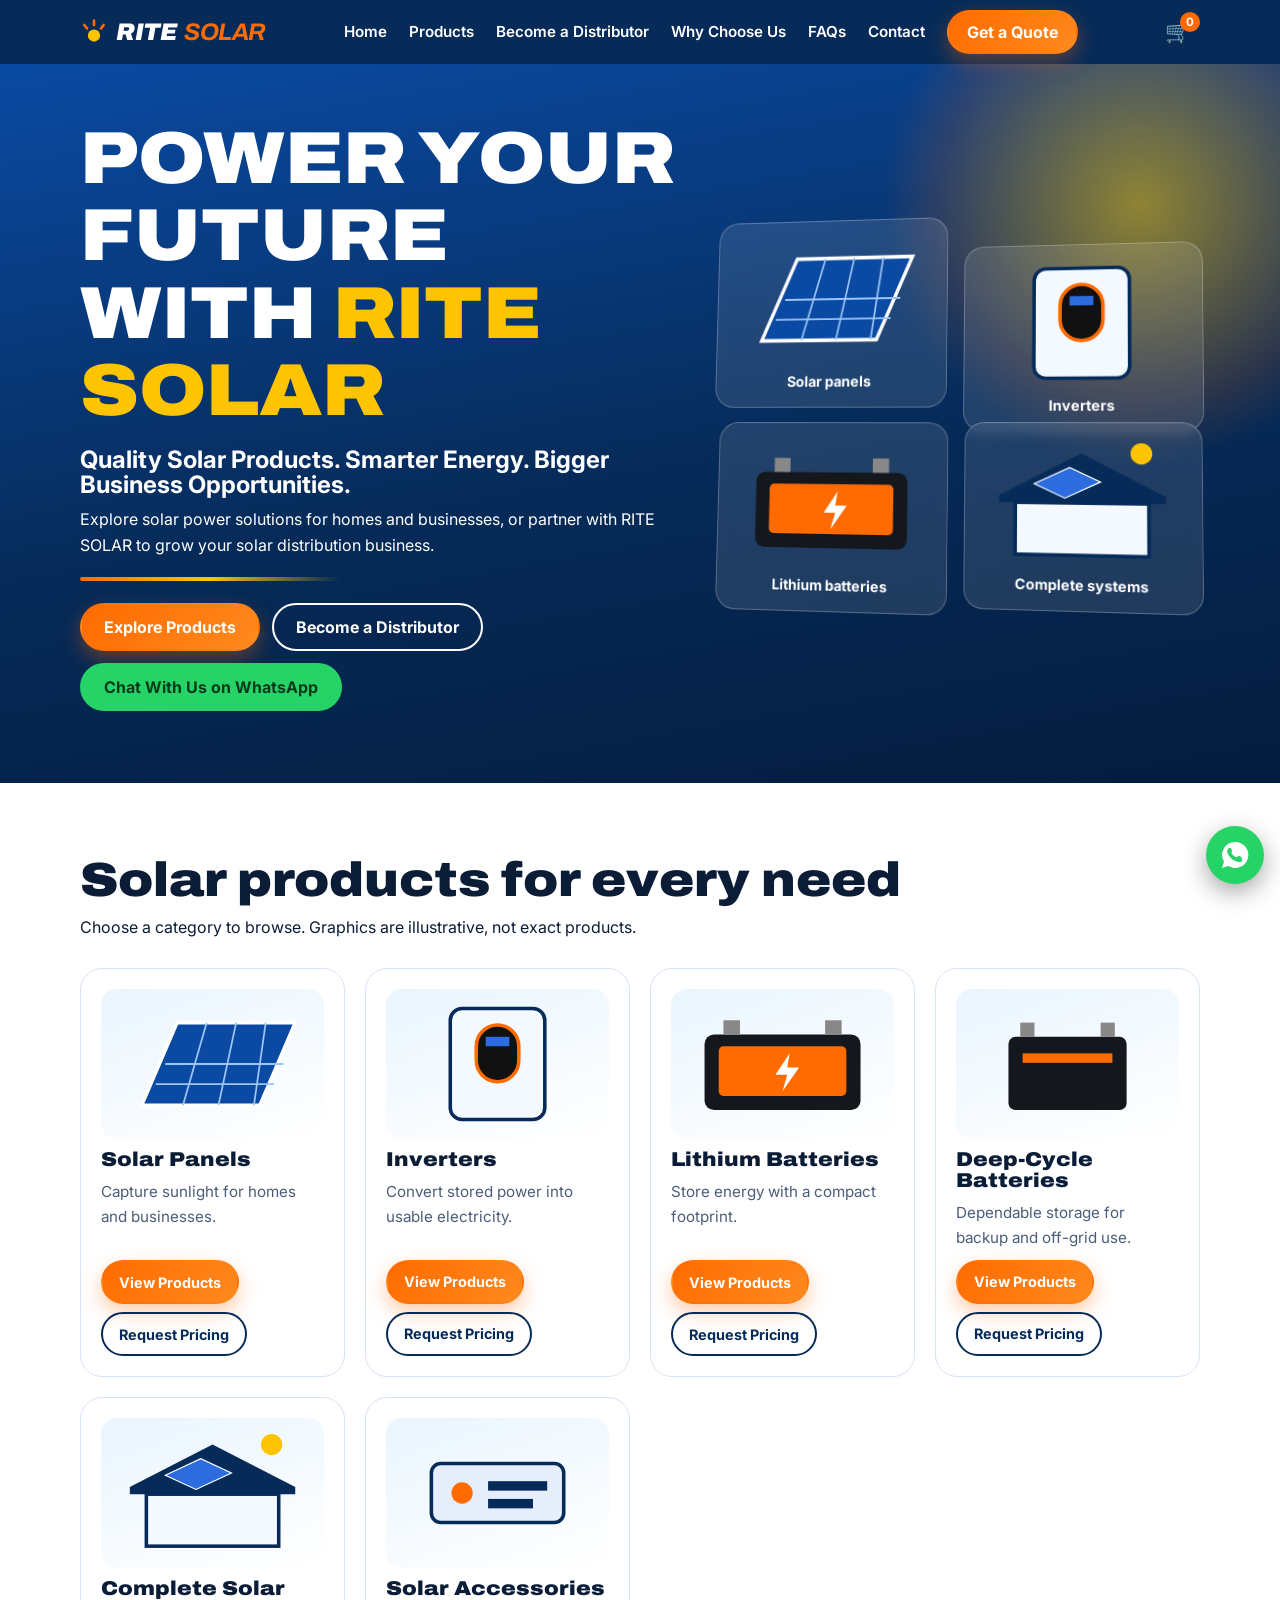
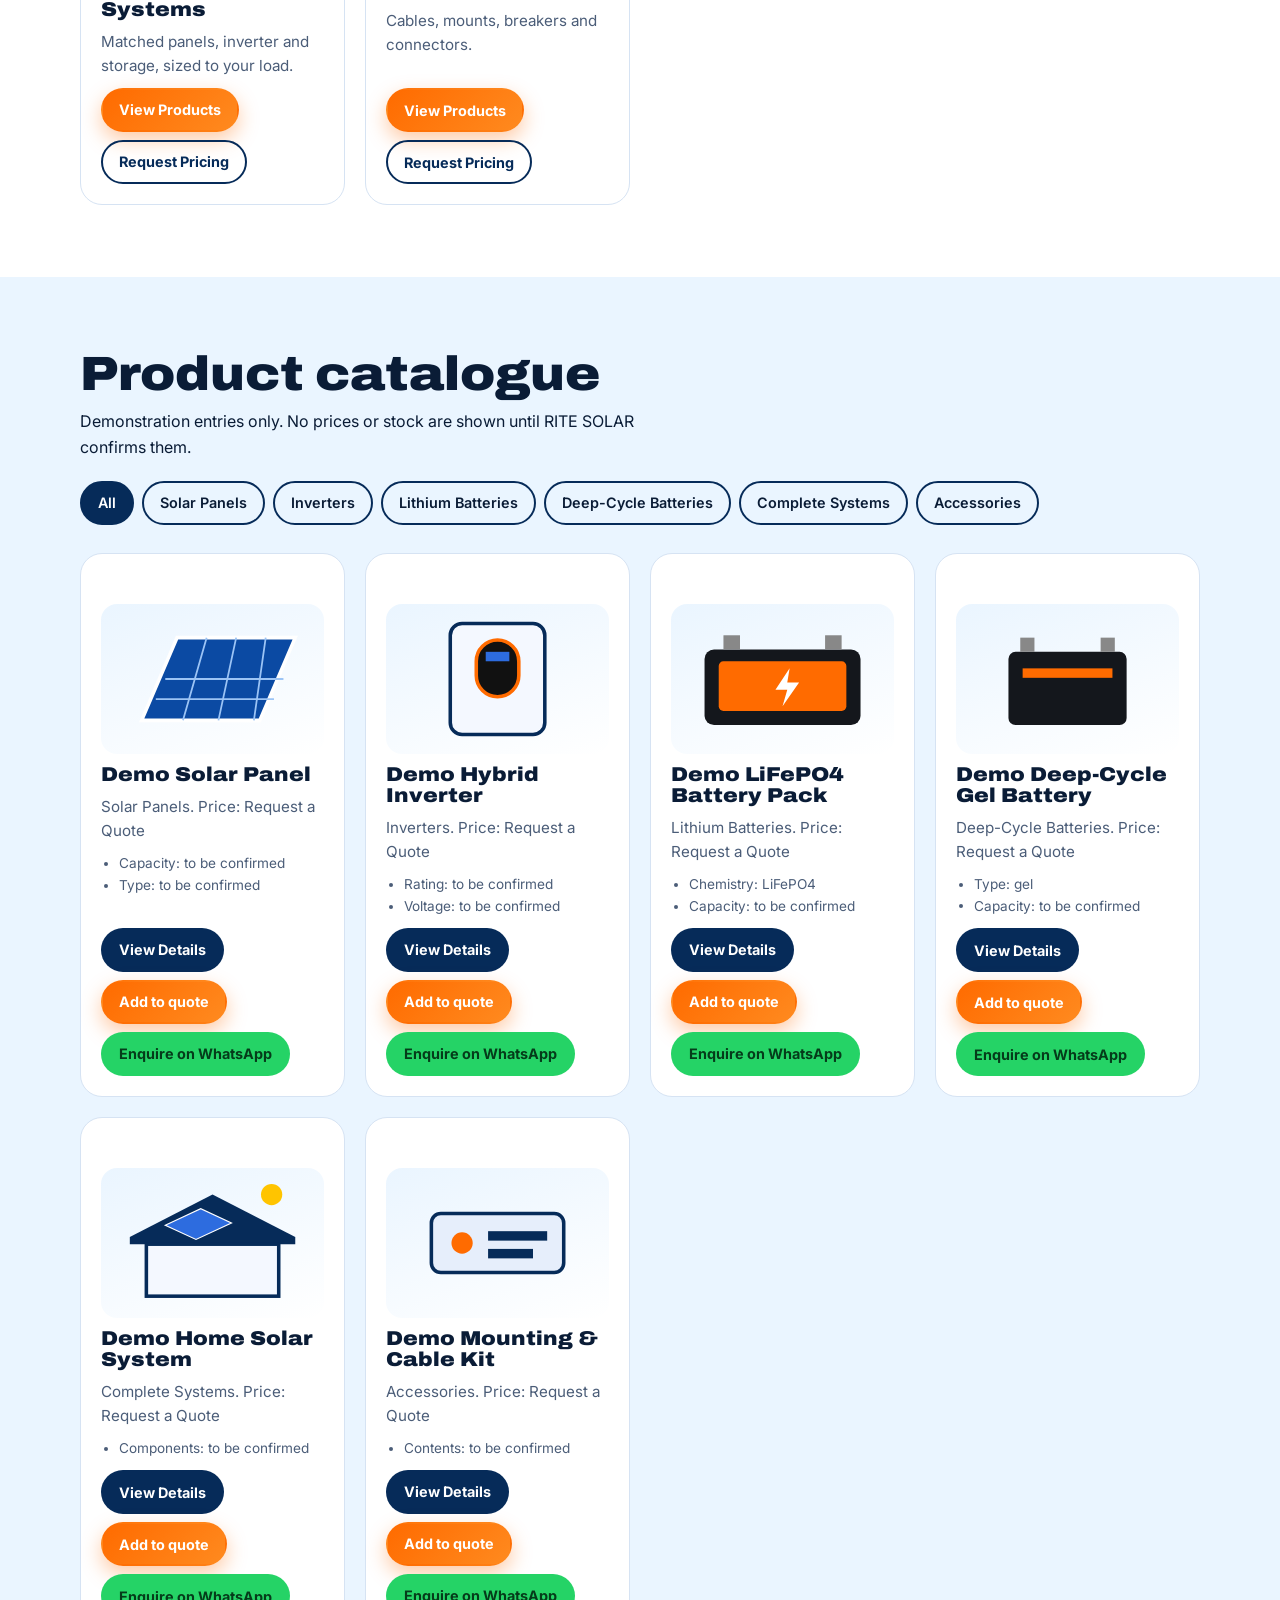
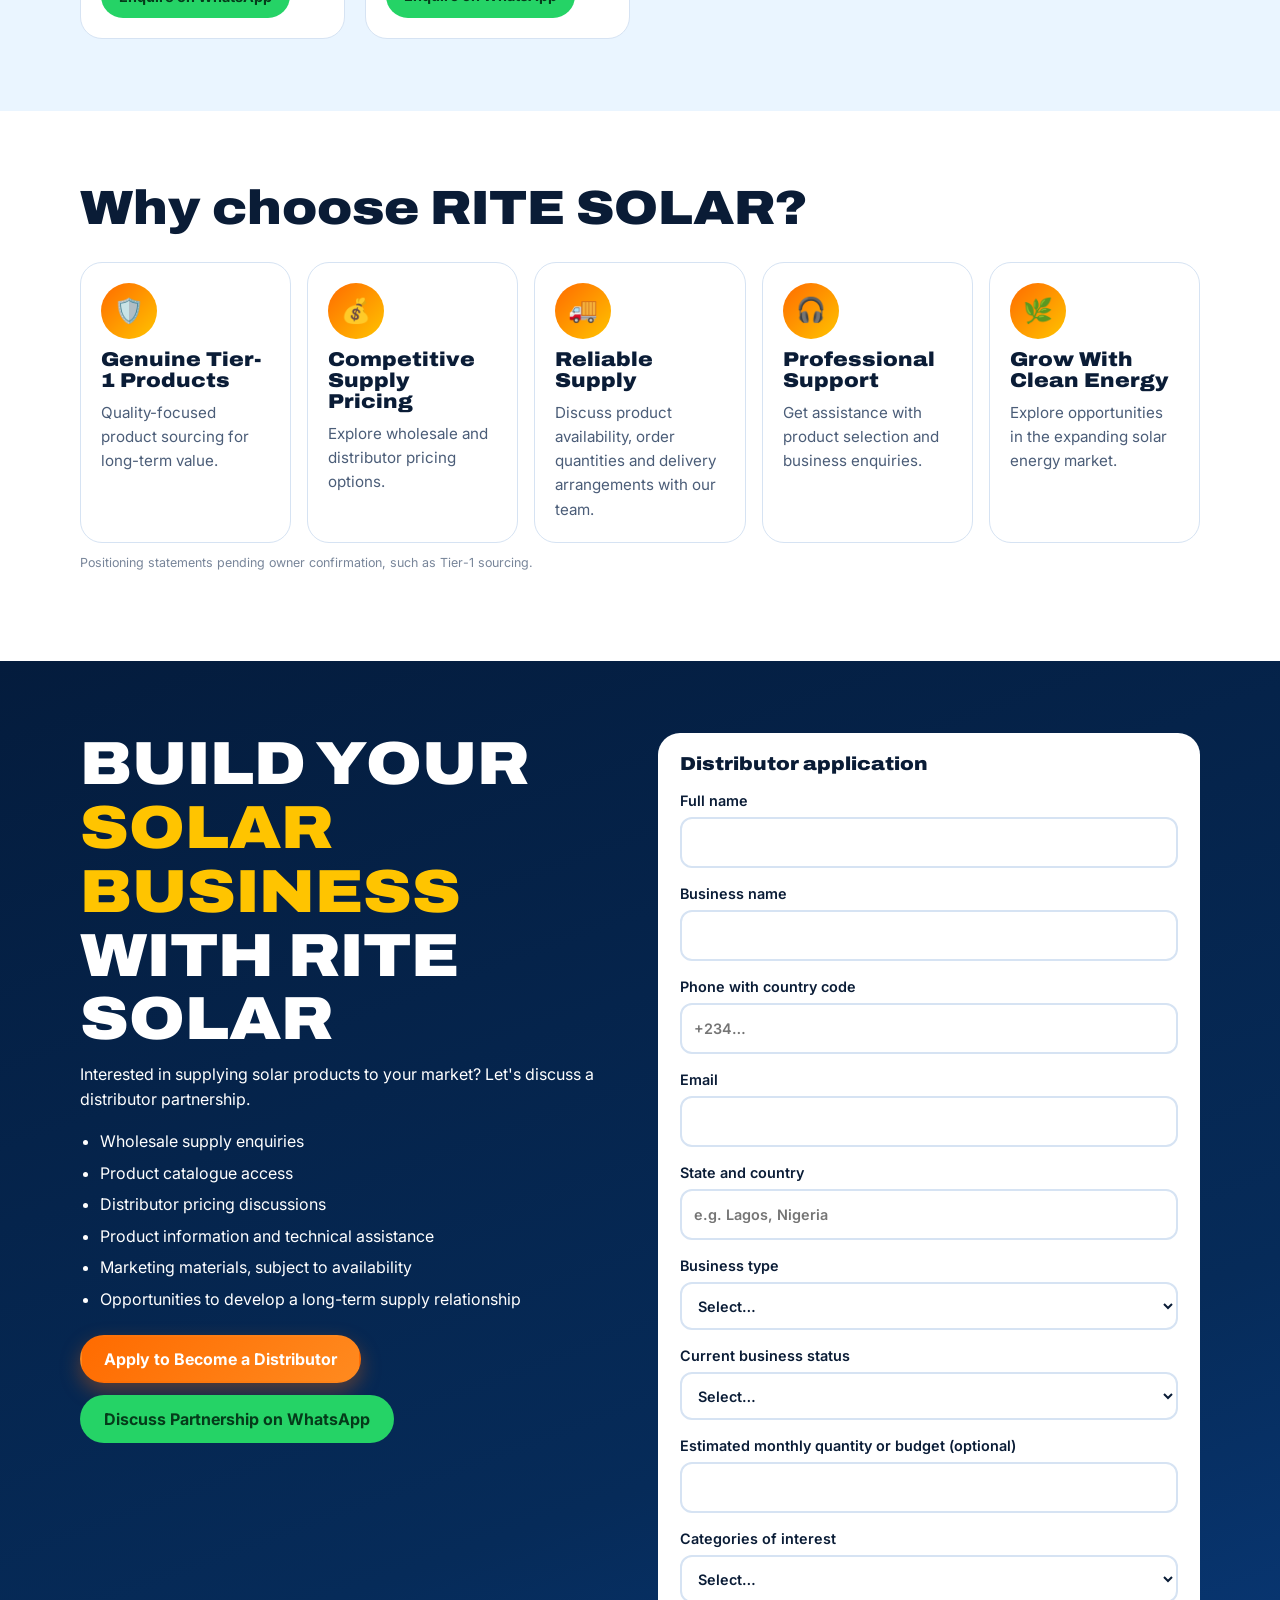
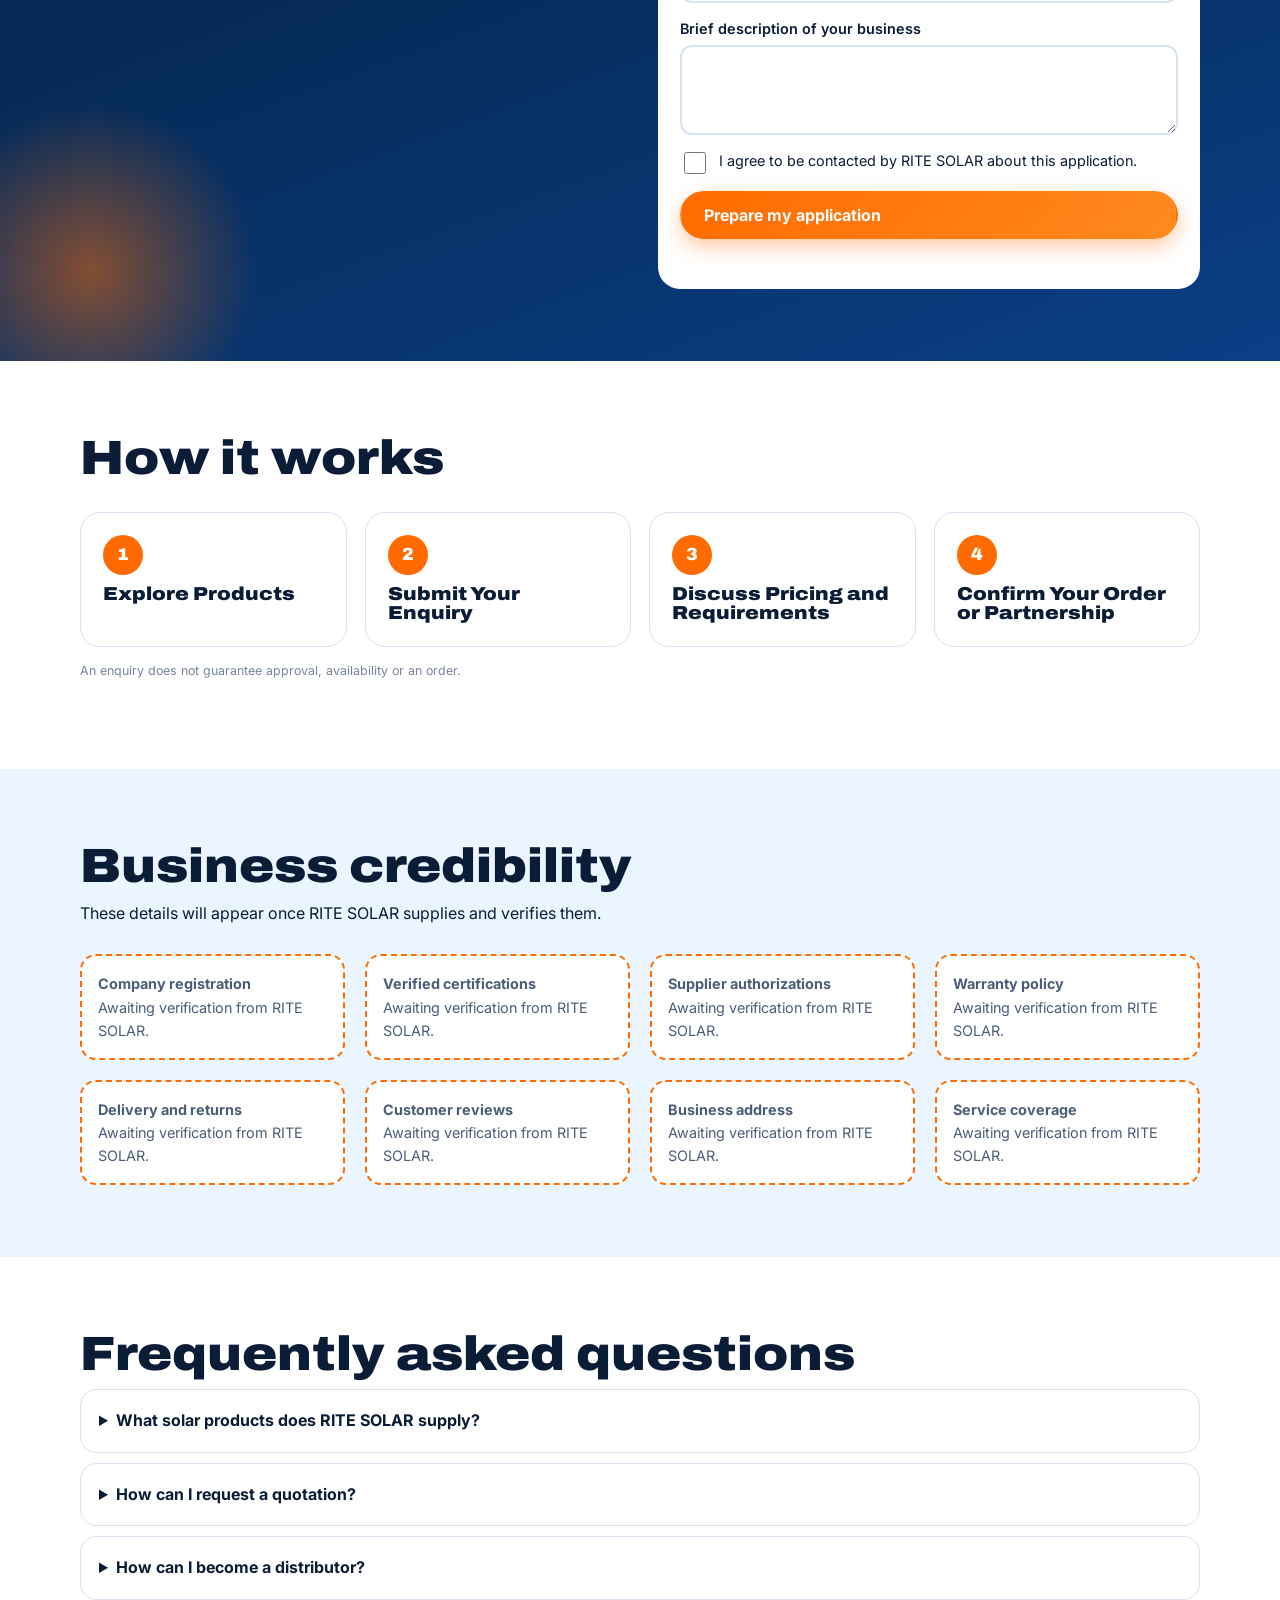
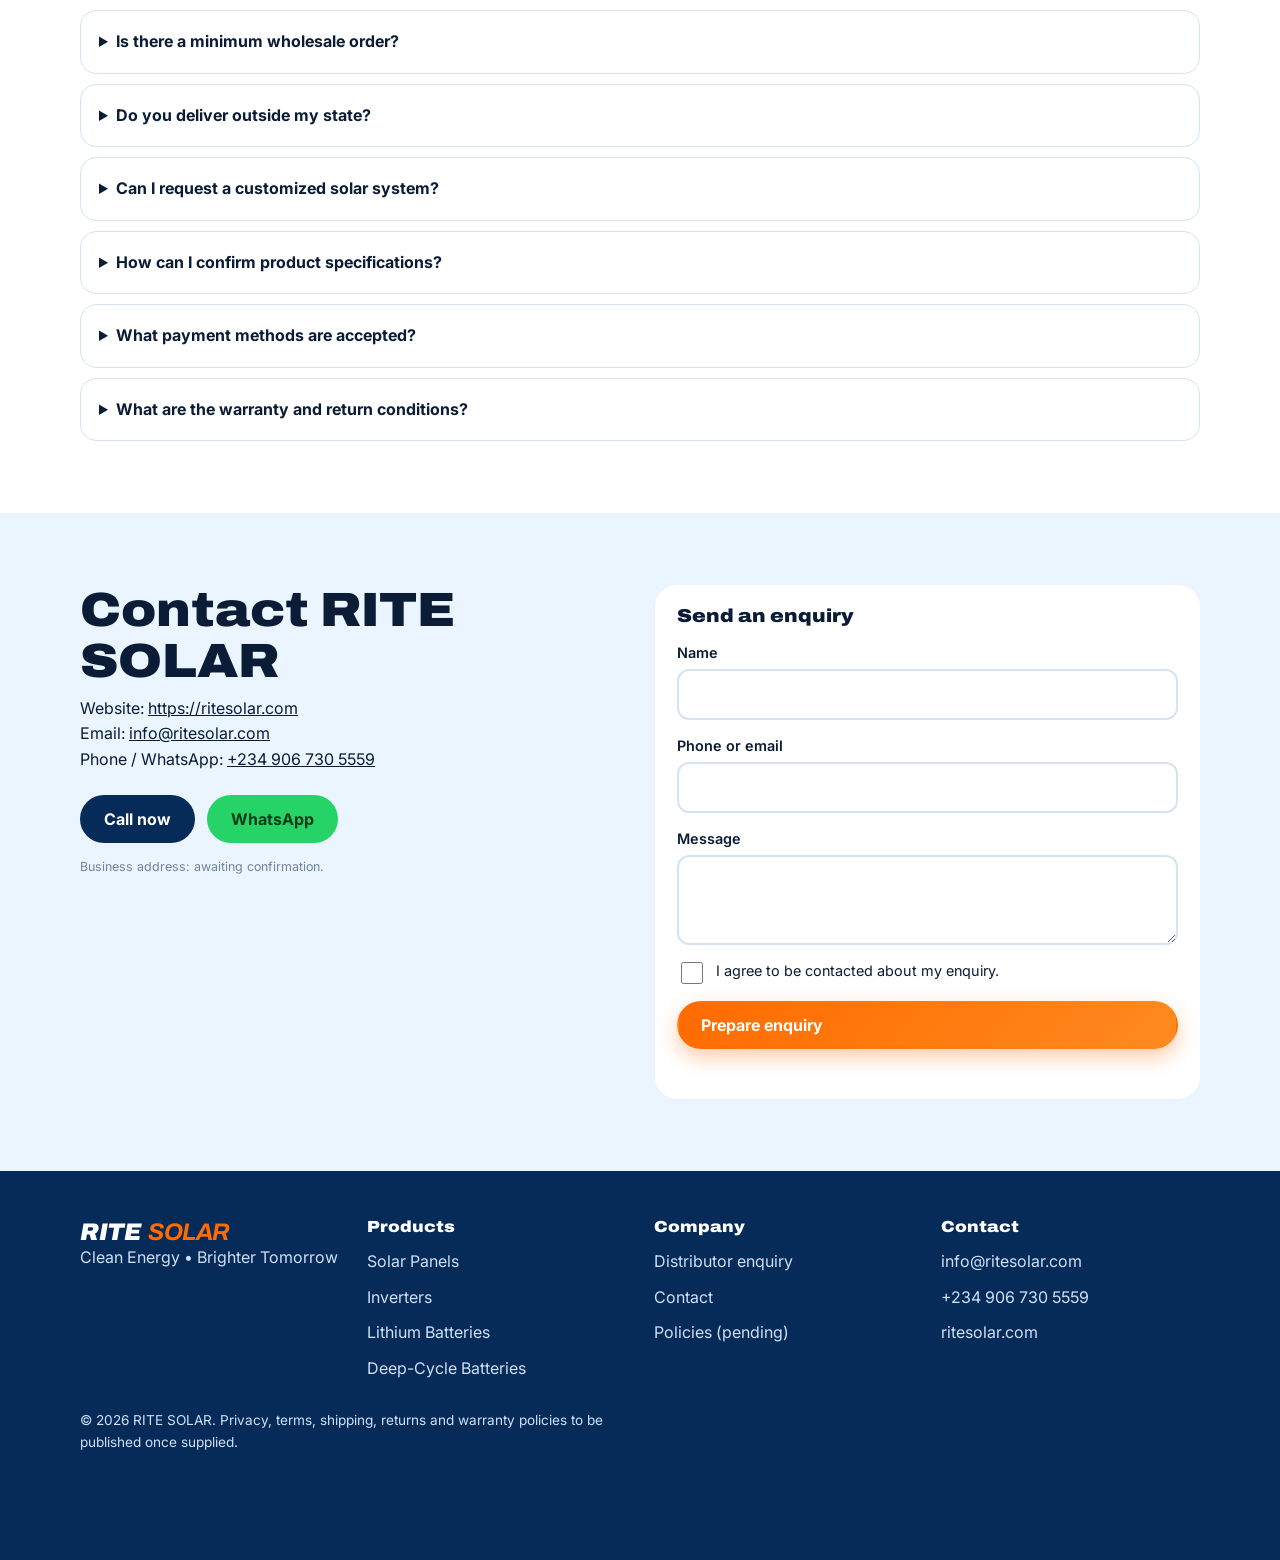
==== index.html @ 90068204 "Add files via upload" ====
<!DOCTYPE html>
<html lang="en">
<head>
<meta charset="utf-8">
<meta name="viewport" content="width=device-width, initial-scale=1, viewport-fit=cover">
<title>RITE SOLAR | Solar Products, Wholesale Supply & Distributor Partnerships</title>
<meta name="description" content="Explore solar panels, inverters, batteries and solar power solutions from RITE SOLAR. Enquire about products, request quotations or discuss distributor opportunities.">
<meta property="og:title" content="RITE SOLAR | Clean Energy • Brighter Tomorrow">
<meta property="og:description" content="Solar products, wholesale supply and distributor partnerships.">
<meta property="og:type" content="website">
<link rel="canonical" href="https://ritesolar.com/">
<link rel="preconnect" href="https://fonts.googleapis.com">
<link href="https://fonts.googleapis.com/css2?family=Archivo:wdth,wght@100,700..900&family=Inter:wght@400;600&display=swap" rel="stylesheet">
<style>
:root{--navy:#062B59;--or:#FF6B00;--yl:#FFC400;--wh:#fff;--sky:#EAF5FF;--ink:#0a1c36;--mut:#4b5d78;--bg:#fff;--card:#fff;--line:#d6e3f3;
box-sizing:border-box;padding-top:env(safe-area-inset-top,0px);padding-bottom:env(safe-area-inset-bottom,0px)}
@media(prefers-color-scheme:dark){:root:not([data-theme="light"]){--ink:#eaf2ff;--mut:#a9bad3;--bg:#07182f;--card:#0d2547;--line:#1d3a64;--sky:#0b2142}}
:root[data-theme="dark"]{--ink:#eaf2ff;--mut:#a9bad3;--bg:#07182f;--card:#0d2547;--line:#1d3a64;--sky:#0b2142}
*,*::before,*::after{box-sizing:border-box}
html{scroll-behavior:smooth;scroll-padding-top:calc(72px + env(safe-area-inset-top,0px));height:auto}
body{margin:0;font:400 16px/1.6 Inter,system-ui,"Segoe UI",Roboto,Arial,sans-serif;color:var(--ink);background:var(--bg);overflow-x:hidden}
h1,h2,h3{font-family:Archivo,"Arial Black",Impact,sans-serif;line-height:1.05;margin:0;font-weight:900;font-stretch:112%}
h2{font-size:clamp(1.8rem,5vw,3rem);margin-bottom:.6rem}
p{margin:0 0 1rem;max-width:62ch}
a{color:inherit}
:focus-visible{outline:3px solid var(--yl);outline-offset:2px}
.wrap{max-width:1160px;margin:0 auto;padding:0 20px}
section{padding:72px 0}
.btn{display:inline-flex;align-items:center;gap:8px;min-height:48px;padding:12px 22px;border-radius:999px;border:2px solid transparent;font:700 1rem Inter,sans-serif;text-decoration:none;cursor:pointer;transition:transform .15s,box-shadow .15s}
.btn:hover{transform:translateY(-2px)}
.b-or{background:linear-gradient(135deg,var(--or),#ff8a1f);color:#fff;box-shadow:0 8px 20px rgba(255,107,0,.35)}
.b-ol{border-color:#fff;color:#fff}
.b-wa{background:#25D366;color:#053b1a}
.b-nv{background:var(--navy);color:#fff}
.b-gh{border-color:var(--navy);color:var(--navy)}
@media(prefers-color-scheme:dark){.b-gh{border-color:#fff;color:#fff}}
header{position:sticky;top:0;z-index:50;background:var(--navy);color:#fff;padding-top:env(safe-area-inset-top,0px)}
.nav{display:flex;align-items:center;justify-content:space-between;height:64px}
.logo{font:900 1.5rem Archivo,sans-serif;font-style:italic;text-decoration:none;letter-spacing:-.02em;display:flex;align-items:center;gap:8px}
.logo b{color:var(--or)}
.logo svg{width:28px;height:28px}
nav ul{display:flex;gap:22px;list-style:none;margin:0;padding:0;align-items:center}
nav a{text-decoration:none;font-weight:600;font-size:.95rem}
nav a:hover{color:var(--yl)}
#mt{display:none;background:none;border:2px solid #fff;color:#fff;border-radius:10px;width:46px;height:46px;font-size:1.3rem;cursor:pointer}
@media(max-width:900px){#mt{display:block}nav ul{display:none;position:absolute;left:0;right:0;top:calc(64px + env(safe-area-inset-top,0px));background:var(--navy);flex-direction:column;align-items:stretch;padding:12px 20px 20px;gap:4px}nav ul.open{display:flex}nav li a{display:block;padding:12px 4px;border-bottom:1px solid #1d4580}}
.cartb{position:relative;background:none;border:0;color:#fff;font-size:1.3rem;cursor:pointer;min-width:44px;min-height:44px}
.cartb i{position:absolute;top:2px;right:0;background:var(--or);border-radius:99px;font:700 .72rem Inter;min-width:20px;height:20px;line-height:20px;text-align:center;font-style:normal}
.hero{background:linear-gradient(170deg,#0a4aa3 0,var(--navy) 55%,#041c3d);color:#fff;padding:56px 0 72px;overflow:hidden;position:relative}
.hero::before{content:"";position:absolute;right:-120px;top:-120px;width:520px;height:520px;border-radius:50%;background:radial-gradient(circle,rgba(255,196,0,.55),rgba(255,107,0,.15) 55%,transparent 70%)}
.hg{display:grid;grid-template-columns:1.1fr .9fr;gap:36px;align-items:center;position:relative}
@media(max-width:900px){.hg{grid-template-columns:1fr}}
.hero h1{font-size:clamp(2.3rem,7vw,4.6rem);text-transform:uppercase}
.hero h1 em{font-style:normal;color:var(--yl)}
.hero h2{font-size:clamp(1.1rem,2.6vw,1.5rem);font-weight:700;margin:18px 0 10px;font-family:Inter,sans-serif;font-stretch:100%}
.cta{display:flex;flex-wrap:wrap;gap:12px;margin-top:22px}
.stage{perspective:900px;display:grid;grid-template-columns:1fr 1fr;gap:14px}
.stage .pc{transform:rotateY(-8deg) rotateX(4deg);transform-style:preserve-3d}
.stage .pc:nth-child(2){transform:rotateY(-8deg) rotateX(4deg) translateY(24px)}
.pc{background:rgba(255,255,255,.1);border:1px solid rgba(255,255,255,.25);backdrop-filter:blur(6px);border-radius:20px;padding:14px;text-align:center;font-weight:700;font-size:.9rem}
.pc svg{width:100%;height:auto;max-height:130px}
.note{font-size:.78rem;opacity:.75;margin-top:10px}
.sec-sky{background:var(--sky)}
.grid{display:grid;gap:20px;grid-template-columns:repeat(auto-fill,minmax(260px,1fr));margin-top:28px}
.card{background:var(--card);border:1px solid var(--line);border-radius:22px;padding:20px;display:flex;flex-direction:column;gap:10px;transition:transform .2s,box-shadow .2s;transform-style:preserve-3d}
.card:hover{box-shadow:0 18px 36px rgba(6,43,89,.18)}
.card h3{font-size:1.25rem}
.card p{color:var(--mut);font-size:.95rem;margin:0}
.card .img{background:linear-gradient(160deg,var(--sky),var(--card));border-radius:16px;padding:10px;display:grid;place-items:center;height:150px}
.card .img svg{height:100%;width:auto;max-width:100%}
.card .row{display:flex;gap:8px;flex-wrap:wrap;margin-top:auto}
.card .btn{min-height:44px;padding:8px 16px;font-size:.9rem}
.tag{display:inline-block;font:700 .72rem Inter;background:var(--yl);color:#3a2a00;border-radius:99px;padding:3px 10px;align-self:flex-start}
.spec{font-size:.85rem;color:var(--mut);margin:0;padding-left:18px}
.filters{display:flex;flex-wrap:wrap;gap:8px;margin-top:20px}
.chip{border:2px solid var(--navy);background:none;color:var(--ink);border-radius:99px;padding:8px 16px;min-height:44px;font:600 .9rem Inter;cursor:pointer}
.chip[aria-pressed=true]{background:var(--navy);color:#fff}
@media(prefers-color-scheme:dark){.chip{border-color:#4a76b8}.chip[aria-pressed=true]{background:var(--or);border-color:var(--or)}}
.why{display:grid;gap:16px;grid-template-columns:repeat(auto-fit,minmax(200px,1fr));margin-top:28px}
.why .card{align-items:flex-start}
.ic{width:56px;height:56px;border-radius:50%;background:linear-gradient(135deg,var(--or),var(--yl));display:grid;place-items:center;font-size:1.5rem}
.dist{background:linear-gradient(160deg,#041c3d,var(--navy) 60%,#0a3f86);color:#fff;position:relative;overflow:hidden}
.dist::after{content:"";position:absolute;left:-80px;bottom:-80px;width:340px;height:340px;border-radius:50%;background:radial-gradient(circle,rgba(255,107,0,.5),transparent 70%)}
.dist h2{font-size:clamp(2rem,6vw,3.8rem);text-transform:uppercase}
.dist h2 span{color:var(--yl)}
.dg{display:grid;grid-template-columns:1fr 1fr;gap:36px;position:relative;z-index:1}
@media(max-width:900px){.dg{grid-template-columns:1fr}}
.dist ul{padding-left:20px}.dist li{margin:6px 0}
form{background:var(--card);color:var(--ink);border-radius:22px;padding:22px;display:grid;gap:14px}
label{font-weight:600;font-size:.9rem;display:grid;gap:5px}
input,select,textarea{font:inherit;padding:12px;border:2px solid var(--line);border-radius:12px;background:var(--bg);color:var(--ink);min-height:48px;width:100%}
textarea{min-height:90px}
input[aria-invalid=true],select[aria-invalid=true],textarea[aria-invalid=true]{border-color:#d92d20}
.err{color:#d92d20;font-size:.8rem;font-weight:600;min-height:0}
.chk{display:flex;gap:10px;align-items:flex-start;font-weight:400}
.chk input{width:22px;min-height:22px;margin-top:3px}
.hp{position:absolute;left:-9999px;height:0;overflow:hidden}
.ok{background:#e8f8ee;color:#0b4a22;border-radius:14px;padding:16px;margin-top:10px}
.steps{display:grid;gap:18px;grid-template-columns:repeat(auto-fit,minmax(200px,1fr));margin-top:28px;counter-reset:s}
.step{position:relative;padding:22px;border-radius:20px;background:var(--card);border:1px solid var(--line)}
.step::before{counter-increment:s;content:counter(s);display:grid;place-items:center;width:40px;height:40px;border-radius:50%;background:var(--or);color:#fff;font:900 1.1rem Archivo;margin-bottom:10px}
.ph{border:2px dashed var(--or);border-radius:16px;padding:16px;color:var(--mut);font-size:.9rem;background:var(--card)}
details{background:var(--card);border:1px solid var(--line);border-radius:16px;padding:4px 18px;margin-top:10px}
summary{cursor:pointer;font-weight:700;padding:14px 0;min-height:44px}
details p{color:var(--mut)}
footer{background:var(--navy);color:#cfe0f7;padding:48px 0 90px}
footer .fg{display:grid;gap:28px;grid-template-columns:repeat(auto-fit,minmax(200px,1fr))}
footer a{display:block;padding:5px 0;text-decoration:none}footer a:hover{color:var(--yl)}
footer h3{font-size:1rem;color:#fff;margin-bottom:8px}
.fab{position:fixed;right:16px;bottom:calc(16px + env(safe-area-inset-bottom,0px));z-index:60;width:58px;height:58px;border-radius:50%;background:#25D366;display:grid;place-items:center;box-shadow:0 8px 24px rgba(0,0,0,.35);text-decoration:none}
.fab svg{width:32px;height:32px;fill:#fff}
dialog{border:0;border-radius:22px;padding:0;max-width:560px;width:calc(100% - 28px);background:var(--card);color:var(--ink)}
dialog::backdrop{background:rgba(4,20,45,.65)}
.dl{padding:22px;display:grid;gap:12px}
.qi{display:flex;gap:10px;align-items:center;justify-content:space-between;border-bottom:1px solid var(--line);padding:8px 0}
.qi input{width:70px;min-height:40px;padding:6px}
.x{background:none;border:0;font-size:1.5rem;cursor:pointer;color:inherit;min-width:44px;min-height:44px;justify-self:end}
.rv{opacity:1}
@media(prefers-reduced-motion:no-preference){.hero .cta,.hero h1{animation:up .7s both}@keyframes up{from{opacity:.4;transform:translateY(14px)}}.sun{animation:sp 8s linear infinite;transform-origin:center}@keyframes sp{to{transform:rotate(360deg)}}}
@media(prefers-reduced-motion:reduce){*{animation:none!important;transition:none!important;scroll-behavior:auto!important}}
.line{height:4px;background:linear-gradient(90deg,var(--or),var(--yl),transparent);border-radius:4px;margin:18px 0;max-width:260px}
</style>
</head>
<body>
<header>
<div class="wrap nav">
<a class="logo" href="#home" aria-label="RITE SOLAR home"><svg viewBox="0 0 32 32" aria-hidden="true"><circle cx="16" cy="20" r="7" fill="#FFC400"/><g stroke="#FF6B00" stroke-width="3" stroke-linecap="round"><path d="M16 3v5M5 8l3 4M27 8l-3 4"/></g></svg>RITE <b>SOLAR</b></a>
<nav aria-label="Main"><ul id="menu">
<li><a href="#home">Home</a></li><li><a href="#products">Products</a></li><li><a href="#distributor">Become a Distributor</a></li><li><a href="#why">Why Choose Us</a></li><li><a href="#faq">FAQs</a></li><li><a href="#contact">Contact</a></li>
<li><a class="btn b-or" href="#contact" style="padding:8px 18px;min-height:44px">Get a Quote</a></li></ul></nav>
<div style="display:flex;gap:6px;align-items:center"><button class="cartb" id="cb" aria-label="Open quotation list">🛒<i id="cc">0</i></button><button id="mt" aria-label="Toggle menu" aria-expanded="false" aria-controls="menu">☰</button></div>
</div></header>

<main id="home">
<section class="hero"><div class="wrap hg">
<div>
<h1>Power your future with <em>RITE SOLAR</em></h1>
<h2>Quality Solar Products. Smarter Energy. Bigger Business Opportunities.</h2>
<p>Explore solar power solutions for homes and businesses, or partner with RITE SOLAR to grow your solar distribution business.</p>
<div class="line"></div>
<div class="cta"><a class="btn b-or" href="#products">Explore Products</a><a class="btn b-ol" href="#distributor">Become a Distributor</a><a class="btn b-wa" data-wa="gen" href="#">Chat With Us on WhatsApp</a></div>
</div>
<div class="stage" aria-label="Product category preview (illustrative graphics)">
<div class="pc" data-t="panel"></div><div class="pc" data-t="inv"></div><div class="pc" data-t="bat"></div><div class="pc" data-t="sys"></div>
</div>
</div></section>

<section id="products"><div class="wrap">
<h2>Solar products for every need</h2>
<p>Choose a category to browse. Graphics are illustrative, not exact products.</p>
<div class="grid" id="cats"></div>
</div></section>

<section class="sec-sky" id="catalogue"><div class="wrap">
<h2>Product catalogue</h2>
<p>Demonstration entries only. No prices or stock are shown until RITE SOLAR confirms them.</p>
<div class="filters" id="filters" role="group" aria-label="Filter by category"></div>
<div class="grid" id="plist" aria-live="polite"></div>
</div></section>

<section id="why"><div class="wrap">
<h2>Why choose RITE SOLAR?</h2>
<div class="why" id="whyg"></div>
<p class="note" style="color:var(--mut)">Positioning statements pending owner confirmation, such as Tier-1 sourcing.</p>
</div></section>

<section class="dist" id="distributor"><div class="wrap dg">
<div>
<h2>Build your <span>solar business</span> with RITE SOLAR</h2>
<p>Interested in supplying solar products to your market? Let's discuss a distributor partnership.</p>
<ul><li>Wholesale supply enquiries</li><li>Product catalogue access</li><li>Distributor pricing discussions</li><li>Product information and technical assistance</li><li>Marketing materials, subject to availability</li><li>Opportunities to develop a long-term supply relationship</li></ul>
<div class="cta"><a class="btn b-or" href="#dform">Apply to Become a Distributor</a><a class="btn b-wa" data-wa="dist" href="#">Discuss Partnership on WhatsApp</a></div>
</div>
<form id="dform" novalidate aria-label="Distributor application">
<h3>Distributor application</h3>
<label>Full name<input name="Full name" required autocomplete="name"></label>
<label>Business name<input name="Business name" required autocomplete="organization"></label>
<label>Phone with country code<input name="Phone" required type="tel" placeholder="+234…" autocomplete="tel"></label>
<label>Email<input name="Email" required type="email" autocomplete="email"></label>
<label>State and country<input name="Location" required placeholder="e.g. Lagos, Nigeria"></label>
<label>Business type<select name="Business type" required><option value="">Select…</option><option>Retailer</option><option>Wholesaler</option><option>Installer</option><option>Contractor</option><option>Other</option></select></label>
<label>Current business status<select name="Status" required><option value="">Select…</option><option>Registered and operating</option><option>Operating, not registered</option><option>Planning to start</option></select></label>
<label>Estimated monthly quantity or budget (optional)<input name="Monthly estimate"></label>
<label>Categories of interest<select name="Interest" required><option value="">Select…</option><option>Solar panels</option><option>Inverters</option><option>Lithium batteries</option><option>Deep-cycle batteries</option><option>Complete systems</option><option>Accessories</option><option>Several categories</option></select></label>
<label>Brief description of your business<textarea name="About" required minlength="10"></textarea></label>
<div class="hp" aria-hidden="true"><label>Leave empty<input name="website" tabindex="-1" autocomplete="off"></label></div>
<label class="chk"><input type="checkbox" name="Consent" required> I agree to be contacted by RITE SOLAR about this application.</label>
<button class="btn b-or" type="submit">Prepare my application</button>
<div class="err" role="alert" id="derr"></div><div id="dok"></div>
</form>
</div></section>

<section id="how"><div class="wrap">
<h2>How it works</h2>
<div class="steps"><div class="step"><h3>Explore Products</h3></div><div class="step"><h3>Submit Your Enquiry</h3></div><div class="step"><h3>Discuss Pricing and Requirements</h3></div><div class="step"><h3>Confirm Your Order or Partnership</h3></div></div>
<p class="note" style="color:var(--mut);margin-top:14px">An enquiry does not guarantee approval, availability or an order.</p>
</div></section>

<section class="sec-sky" id="trust"><div class="wrap">
<h2>Business credibility</h2>
<p>These details will appear once RITE SOLAR supplies and verifies them.</p>
<div class="grid" id="trustg"></div>
</div></section>

<section id="faq"><div class="wrap">
<h2>Frequently asked questions</h2>
<div id="faqs"></div>
</div></section>

<section class="sec-sky" id="contact"><div class="wrap dg" style="color:var(--ink);gap:30px">
<div>
<h2>Contact RITE SOLAR</h2>
<p>Website: <a href="https://ritesolar.com">https://ritesolar.com</a><br>Email: <a href="mailto:info@ritesolar.com">info@ritesolar.com</a><br>Phone / WhatsApp: <a href="tel:+2349067305559">+234 906 730 5559</a></p>
<div class="cta"><a class="btn b-nv" href="tel:+2349067305559">Call now</a><a class="btn b-wa" data-wa="gen" href="#">WhatsApp</a></div>
<p class="note" style="color:var(--mut);margin-top:14px">Business address: awaiting confirmation.</p>
</div>
<form id="cform" novalidate aria-label="Contact enquiry">
<h3>Send an enquiry</h3>
<label>Name<input name="Name" required autocomplete="name"></label>
<label>Phone or email<input name="Contact" required></label>
<label>Message<textarea name="Message" required minlength="10"></textarea></label>
<div class="hp" aria-hidden="true"><label>Leave empty<input name="website" tabindex="-1" autocomplete="off"></label></div>
<label class="chk"><input type="checkbox" name="Consent" required> I agree to be contacted about my enquiry.</label>
<button class="btn b-or" type="submit">Prepare enquiry</button>
<div class="err" role="alert" id="cerr"></div><div id="cok"></div>
</form>
</div></section>
</main>

<footer><div class="wrap fg">
<div><div class="logo" style="color:#fff">RITE <b>SOLAR</b></div><p>Clean Energy • Brighter Tomorrow</p></div>
<div><h3>Products</h3><a href="#catalogue" data-f="Solar Panels">Solar Panels</a><a href="#catalogue" data-f="Inverters">Inverters</a><a href="#catalogue" data-f="Lithium Batteries">Lithium Batteries</a><a href="#catalogue" data-f="Deep-Cycle Batteries">Deep-Cycle Batteries</a></div>
<div><h3>Company</h3><a href="#distributor">Distributor enquiry</a><a href="#contact">Contact</a><a href="#trust">Policies (pending)</a></div>
<div><h3>Contact</h3><a href="mailto:info@ritesolar.com">info@ritesolar.com</a><a href="tel:+2349067305559">+234 906 730 5559</a><a href="https://ritesolar.com">ritesolar.com</a></div>
</div><div class="wrap"><p style="margin-top:24px;font-size:.85rem">© <span id="yr"></span> RITE SOLAR. Privacy, terms, shipping, returns and warranty policies to be published once supplied.</p></div></footer>

<a class="fab" data-wa="gen" href="#" aria-label="Chat on WhatsApp"><svg viewBox="0 0 32 32"><path d="M16 3a13 13 0 0 0-11 19.8L3 29l6.4-2A13 13 0 1 0 16 3zm7.3 18.4c-.3.9-1.8 1.7-2.5 1.7-.7.1-1.4.3-4.6-1-3.9-1.6-6.300-5.500-6.500-5.800-.2-.2-1.500-2-1.500-3.800s1-2.700 1.300-3.100c.4-.4.800-.4 1-.4h.7c.2 0 .5-.1.8.6l1 2.500c.1.200.1.400 0 .6l-.5.700c-.2.200-.3.400-.1.700.2.300.9 1.500 2 2.400 1.400 1.200 2.500 1.600 2.900 1.800.3.200.5.100.7-.1l1-1.200c.2-.3.500-.3.800-.2l2.400 1.200c.3.100.5.200.6.300.1.200.1.800-.2 1.600z"/></svg></a>

<dialog id="dlg"><div class="dl" id="dbody"></div></dialog>
<dialog id="qd"><div class="dl"><button class="x" id="qx" aria-label="Close">×</button><h3>Quotation list</h3><div id="ql"></div><div class="row" style="display:flex;gap:8px;flex-wrap:wrap"><button class="btn b-wa" id="qwa">Send via WhatsApp</button><a class="btn b-gh" id="qem" href="#">Send via email</a></div><p class="note" style="color:var(--mut)">This opens WhatsApp or your email app with the list filled in. You send it yourself.</p></div></dialog>

<script>
(function(){
var WA="2349067305559",MAIL="info@ritesolar.com";
var $=function(s,r){return (r||document).querySelector(s)},$$=function(s,r){return [].slice.call((r||document).querySelectorAll(s))};
function wa(t){return"https://wa.me/"+WA+"?text="+encodeURIComponent(t)}
var MSG={gen:"Hello RITE SOLAR, I visited your website and would like to enquire about your solar products and pricing.",dist:"Hello RITE SOLAR, I am interested in becoming a distributor. Please share your partnership requirements and wholesale pricing information."};
$$("[data-wa]").forEach(function(a){a.href=wa(MSG[a.dataset.wa]);a.target="_blank";a.rel="noopener"});
$("#yr").textContent=new Date().getFullYear();
var mt=$("#mt"),menu=$("#menu");
mt.onclick=function(){var o=menu.classList.toggle("open");mt.setAttribute("aria-expanded",o)};
$$("#menu a").forEach(function(a){a.onclick=function(){menu.classList.remove("open");mt.setAttribute("aria-expanded","false")}});
/* illustrative SVGs */
function svg(t){var n="#062B59",o="#FF6B00";
if(t=="panel")return'<svg viewBox="0 0 160 110" role="img" aria-label="Illustrative solar panel"><path d="M20 90 L50 20 H150 L120 90Z" fill="#0b4aa3" stroke="#fff" stroke-width="3"/><path d="M40 55h100M32 72h100M75 20 55 90M100 20 85 90M125 20 115 90" stroke="#9cc4f5" stroke-width="1.5"/></svg>';
if(t=="inv")return'<svg viewBox="0 0 160 110" role="img" aria-label="Illustrative inverter"><rect x="40" y="8" width="80" height="94" rx="10" fill="#f4f8ff" stroke="'+n+'" stroke-width="3"/><rect x="62" y="22" width="36" height="48" rx="18" fill="#111" stroke="'+o+'" stroke-width="3"/><rect x="70" y="32" width="20" height="8" fill="#2d6cdf"/></svg>';
if(t=="bat")return'<svg viewBox="0 0 160 110" role="img" aria-label="Illustrative battery"><rect x="14" y="30" width="132" height="64" rx="8" fill="#14171c"/><rect x="26" y="40" width="108" height="42" rx="4" fill="'+o+'"/><rect x="30" y="18" width="14" height="12" fill="#888"/><rect x="116" y="18" width="14" height="12" fill="#888"/><path d="M86 46 74 64h10l-4 14 14-20H84z" fill="#fff"/></svg>';
if(t=="gel")return'<svg viewBox="0 0 160 110" role="img" aria-label="Illustrative deep-cycle battery"><rect x="30" y="32" width="100" height="62" rx="6" fill="#14171c"/><rect x="40" y="20" width="12" height="12" fill="#888"/><rect x="108" y="20" width="12" height="12" fill="#888"/><rect x="42" y="46" width="76" height="8" fill="'+o+'"/></svg>';
if(t=="sys")return'<svg viewBox="0 0 160 110" role="img" aria-label="Illustrative solar system"><path d="M10 50 80 14l70 36v6H10z" fill="'+n+'"/><rect x="24" y="56" width="112" height="44" fill="#f4f8ff" stroke="'+n+'" stroke-width="3"/><path d="M40 40 L70 26 L96 38 L66 52Z" fill="#2d6cdf" stroke="#fff"/><circle cx="130" cy="14" r="9" fill="#FFC400"/></svg>';
return'<svg viewBox="0 0 160 110" role="img" aria-label="Illustrative accessories"><rect x="24" y="30" width="112" height="50" rx="8" fill="#e6eefb" stroke="'+n+'" stroke-width="3"/><circle cx="50" cy="55" r="9" fill="'+o+'"/><rect x="72" y="45" width="50" height="8" fill="'+n+'"/><rect x="72" y="60" width="38" height="8" fill="'+n+'"/></svg>'}
$$(".stage .pc").forEach(function(e){var t=e.dataset.t;e.innerHTML=svg(t)+({panel:"Solar panels",inv:"Inverters",bat:"Lithium batteries",sys:"Complete systems"})[t]});
var CATS=[["Solar Panels","panel","Capture sunlight for homes and businesses."],["Inverters","inv","Convert stored power into usable electricity."],["Lithium Batteries","bat","Store energy with a compact footprint."],["Deep-Cycle Batteries","gel","Dependable storage for backup and off-grid use."],["Complete Solar Systems","sys","Matched panels, inverter and storage, sized to your load."],["Solar Accessories","acc","Cables, mounts, breakers and connectors."]];
var FMAP={"Complete Solar Systems":"Complete Systems","Solar Accessories":"Accessories"};
$("#cats").innerHTML=CATS.map(function(c){return'<article class="card tilt"><div class="img">'+svg(c[1])+'</div><h3>'+c[0]+'</h3><p>'+c[2]+'</p><div class="row"><a class="btn b-or" href="#catalogue" data-f="'+(FMAP[c[0]]||c[0])+'">View Products</a><a class="btn b-gh" target="_blank" rel="noopener" href="'+wa("Hello RITE SOLAR, I would like pricing for "+c[0]+".")+'">Request Pricing</a></div></article>'}).join("");
/* DEMO catalogue: edit this array to replace with real inventory */
var P=[
{id:"d1",n:"Demo Solar Panel",c:"Solar Panels",i:"panel",s:["Capacity: to be confirmed","Type: to be confirmed"]},
{id:"d2",n:"Demo Hybrid Inverter",c:"Inverters",i:"inv",s:["Rating: to be confirmed","Voltage: to be confirmed"]},
{id:"d3",n:"Demo LiFePO4 Battery Pack",c:"Lithium Batteries",i:"bat",s:["Chemistry: LiFePO4","Capacity: to be confirmed"]},
{id:"d4",n:"Demo Deep-Cycle Gel Battery",c:"Deep-Cycle Batteries",i:"gel",s:["Type: gel","Capacity: to be confirmed"]},
{id:"d5",n:"Demo Home Solar System",c:"Complete Systems",i:"sys",s:["Components: to be confirmed"]},
{id:"d6",n:"Demo Mounting & Cable Kit",c:"Accessories",i:"acc",s:["Contents: to be confirmed"]}];
var cur="All",cats=["All","Solar Panels","Inverters","Lithium Batteries","Deep-Cycle Batteries","Complete Systems","Accessories"];
function rf(){$("#filters").innerHTML=cats.map(function(c){return'<button class="chip" aria-pressed="'+(c==cur)+'" data-c="'+c+'">'+c+'</button>'}).join("");$$(".chip").forEach(function(b){b.onclick=function(){cur=b.dataset.c;rf();rp()}})}
function rp(){var l=P.filter(function(p){return cur=="All"||p.c==cur});$("#plist").innerHTML=l.length?l.map(function(p){return'<article class="card tilt"><span class="tag">Demo product</span><div class="img">'+svg(p.i)+'</div><h3>'+p.n+'</h3><p>'+p.c+'. Price: Request a Quote</p><ul class="spec">'+p.s.map(function(x){return"<li>"+x+"</li>"}).join("")+'</ul><div class="row"><button class="btn b-nv" data-d="'+p.id+'">View Details</button><button class="btn b-or" data-a="'+p.id+'">Add to quote</button><a class="btn b-wa" target="_blank" rel="noopener" href="'+wa("Hello RITE SOLAR, I am interested in "+p.n+". Please send me the specifications, current price and availability.")+'">Enquire on WhatsApp</a></div></article>'}).join(""):"<p>No products in this category yet. Ask us on WhatsApp.</p>";
$$("[data-a]").forEach(function(b){b.onclick=function(){add(b.dataset.a)}});$$("[data-d]").forEach(function(b){b.onclick=function(){det(b.dataset.d)}})}
$$("[data-f]").forEach(function(a){a.addEventListener("click",function(){cur=a.dataset.f;rf();rp()})});
function det(id){var p=P.filter(function(x){return x.id==id})[0];$("#dbody").innerHTML='<button class="x" onclick="this.closest(\'dialog\').close()" aria-label="Close">×</button><div class="img card" style="height:180px">'+svg(p.i)+'</div><h3>'+p.n+'</h3><p>'+p.c+'. Demonstration entry: specifications, price and availability to be confirmed by RITE SOLAR.</p><ul class="spec">'+p.s.map(function(x){return"<li>"+x+"</li>"}).join("")+'</ul><div style="display:flex;gap:8px;flex-wrap:wrap"><button class="btn b-or" id="da">Add to quote</button><a class="btn b-wa" target="_blank" rel="noopener" href="'+wa("Hello RITE SOLAR, I am interested in "+p.n+". Please send me the specifications, current price and availability.")+'">Enquire on WhatsApp</a></div>';$("#da").onclick=function(){add(id);$("#dlg").close()};$("#dlg").showModal()}
/* quote cart */
var Q={};try{Q=JSON.parse(localStorage.getItem("rs_q")||"{}")}catch(e){}
function sv(){try{localStorage.setItem("rs_q",JSON.stringify(Q))}catch(e){}$("#cc").textContent=Object.keys(Q).reduce(function(a,k){return a+Q[k]},0)}
function nm(id){return P.filter(function(x){return x.id==id})[0]}
function add(id){Q[id]=(Q[id]||0)+1;sv();rq();$("#cb").focus()}
function rq(){var k=Object.keys(Q).filter(nm);$("#ql").innerHTML=k.length?k.map(function(id){return'<div class="qi"><span>'+nm(id).n+'</span><span><input type="number" min="1" max="9999" value="'+Q[id]+'" data-q="'+id+'" aria-label="Quantity for '+nm(id).n+'"> <button class="chip" data-r="'+id+'" aria-label="Remove '+nm(id).n+'">Remove</button></span></div>'}).join(""):"<p>Your list is empty. Add products from the catalogue.</p>";
$$("[data-q]").forEach(function(i){i.onchange=function(){var v=Math.max(1,Math.min(9999,parseInt(i.value)||1));Q[i.dataset.q]=v;sv();rq()}});$$("[data-r]").forEach(function(b){b.onclick=function(){delete Q[b.dataset.r];sv();rq()}});
var t="Hello RITE SOLAR, I would like a quotation for:\n"+k.map(function(id){return"- "+nm(id).n+" x "+Q[id]}).join("\n")+"\nPlease send current prices and availability.";
$("#qwa").onclick=function(){if(!k.length)return;window.open(wa(t),"_blank","noopener")};$("#qem").href="mailto:"+MAIL+"?subject="+encodeURIComponent("Quotation request")+"&body="+encodeURIComponent(t)}
$("#cb").onclick=function(){rq();$("#qd").showModal()};$("#qx").onclick=function(){$("#qd").close()};
/* why + trust + faq */
$("#whyg").innerHTML=[["🛡️","Genuine Tier-1 Products","Quality-focused product sourcing for long-term value."],["💰","Competitive Supply Pricing","Explore wholesale and distributor pricing options."],["🚚","Reliable Supply","Discuss product availability, order quantities and delivery arrangements with our team."],["🎧","Professional Support","Get assistance with product selection and business enquiries."],["🌿","Grow With Clean Energy","Explore opportunities in the expanding solar energy market."]].map(function(w){return'<div class="card"><div class="ic" aria-hidden="true">'+w[0]+'</div><h3>'+w[1]+'</h3><p>'+w[2]+'</p></div>'}).join("");
$("#trustg").innerHTML=["Company registration","Verified certifications","Supplier authorizations","Warranty policy","Delivery and returns","Customer reviews","Business address","Service coverage"].map(function(x){return'<div class="ph"><b>'+x+'</b><br>Awaiting verification from RITE SOLAR.</div>'}).join("");
var C="Please contact our sales team for approved details.";
$("#faqs").innerHTML=[["What solar products does RITE SOLAR supply?","Solar panels, inverters, lithium and deep-cycle batteries, complete systems and accessories. Ask us which models are currently available."],["How can I request a quotation?","Add products to your quotation list and send it via WhatsApp or email, or use the contact form."],["How can I become a distributor?","Complete the distributor application or message us on WhatsApp. Our team will review your enquiry."],["Is there a minimum wholesale order?",C],["Do you deliver outside my state?",C],["Can I request a customized solar system?","Yes, you can enquire. Tell us your power needs and our team will discuss options."],["How can I confirm product specifications?","Ask for the specification sheet for any product before ordering."],["What payment methods are accepted?",C],["What are the warranty and return conditions?",C]].map(function(f){return"<details><summary>"+f[0]+"</summary><p>"+f[1]+"</p></details>"}).join("");
/* forms: validate, then open WhatsApp/email with details. Nothing is sent automatically. */
function saveLead(kind,lines){var f={};lines.forEach(function(l){var i=l.indexOf(": ");f[l.slice(0,i)]=l.slice(i+2)});return fetch("/api/lead",{method:"POST",headers:{"Content-Type":"application/json"},body:JSON.stringify({kind:kind,fields:f,consent:true,website:""})}).then(function(r){return r.ok}).catch(function(){return false})}
function fm(id,eid,oid,title){var f=$(id);f.onsubmit=function(e){e.preventDefault();var er=$(eid),ok=$(oid);ok.innerHTML="";er.textContent="";var bad=null;
if(f.website.value)return;
$$("input,select,textarea",f).forEach(function(i){i.removeAttribute("aria-invalid");var v=(i.value||"").trim(),b=false;if(i.name=="website")return;
if(i.type=="checkbox")b=!i.checked;else if(i.required&&!v)b=true;else if(i.type=="email"&&!/^[^@\s]+@[^@\s]+\.[^@\s]+$/.test(v))b=true;else if(i.type=="tel"&&!/^\+\d[\d\s-]{6,16}$/.test(v))b=true;else if(i.minLength>0&&v&&v.length<i.minLength)b=true;
if(b){i.setAttribute("aria-invalid","true");bad=bad||i}});
if(bad){er.textContent="Please correct the highlighted fields. Phone numbers need a country code, e.g. +234…. Consent is required.";bad.focus();return}
var lines=[];$$("input,select,textarea",f).forEach(function(i){if(i.name&&i.name!="website"&&i.type!="checkbox"&&i.value.trim())lines.push(i.name+": "+i.value.trim())});
var t="Hello RITE SOLAR, "+title+"\n"+lines.join("\n");var sp=saveLead(title,lines);
ok.innerHTML='<div class="ok"><b>Details ready.</b> Choose how to send them to RITE SOLAR. Your enquiry is not submitted until you send the message.<div style="display:flex;gap:8px;flex-wrap:wrap;margin-top:10px"><a class="btn b-wa" target="_blank" rel="noopener" href="'+wa(t)+'">Send on WhatsApp</a><a class="btn b-gh" href="mailto:'+MAIL+'?subject='+encodeURIComponent(title)+'&body='+encodeURIComponent(t)+'">Send by email</a></div><p style="margin:10px 0 0">Next steps: our team reviews your enquiry and replies to discuss requirements. Approval or availability is not guaranteed.</p></div>';sp.then(function(g){if(g)ok.insertAdjacentHTML('afterbegin','<div class="ok" style="margin-bottom:8px"><b>Received.</b> RITE SOLAR has your details and will contact you.</div>')})}}
fm("#dform","#derr","#dok","I would like to apply to become a distributor.");fm("#cform","#cerr","#cok","I have an enquiry.");
/* tilt on fine pointers */
if(matchMedia("(hover:hover) and (pointer:fine)").matches&&!matchMedia("(prefers-reduced-motion:reduce)").matches){document.addEventListener("pointermove",function(e){var c=e.target.closest&&e.target.closest(".tilt");$$(".tilt").forEach(function(x){if(x!==c)x.style.transform=""});if(!c)return;var r=c.getBoundingClientRect(),px=(e.clientX-r.left)/r.width-.5,py=(e.clientY-r.top)/r.height-.5;c.style.transform="perspective(800px) rotateY("+px*8+"deg) rotateX("+-py*8+"deg)"})}
rf();rp();sv();
})();
</script>
</body>
</html>
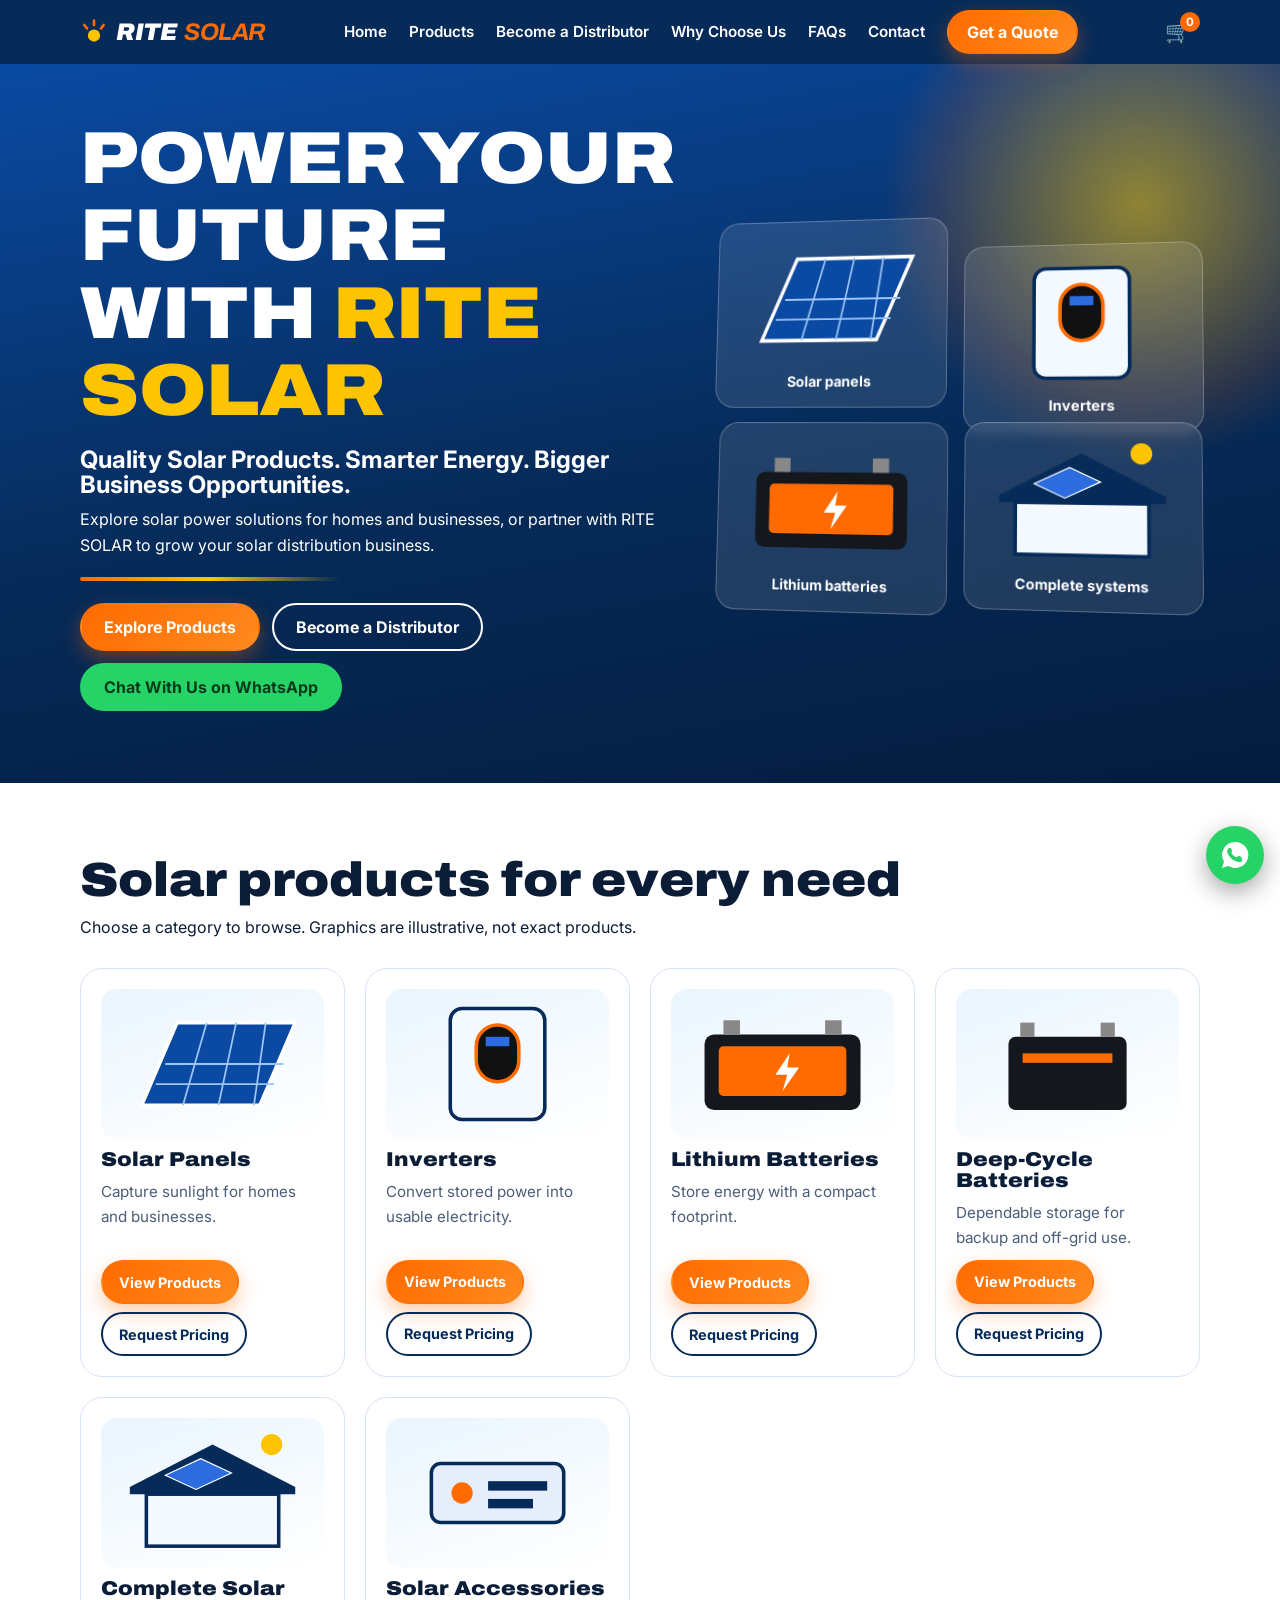
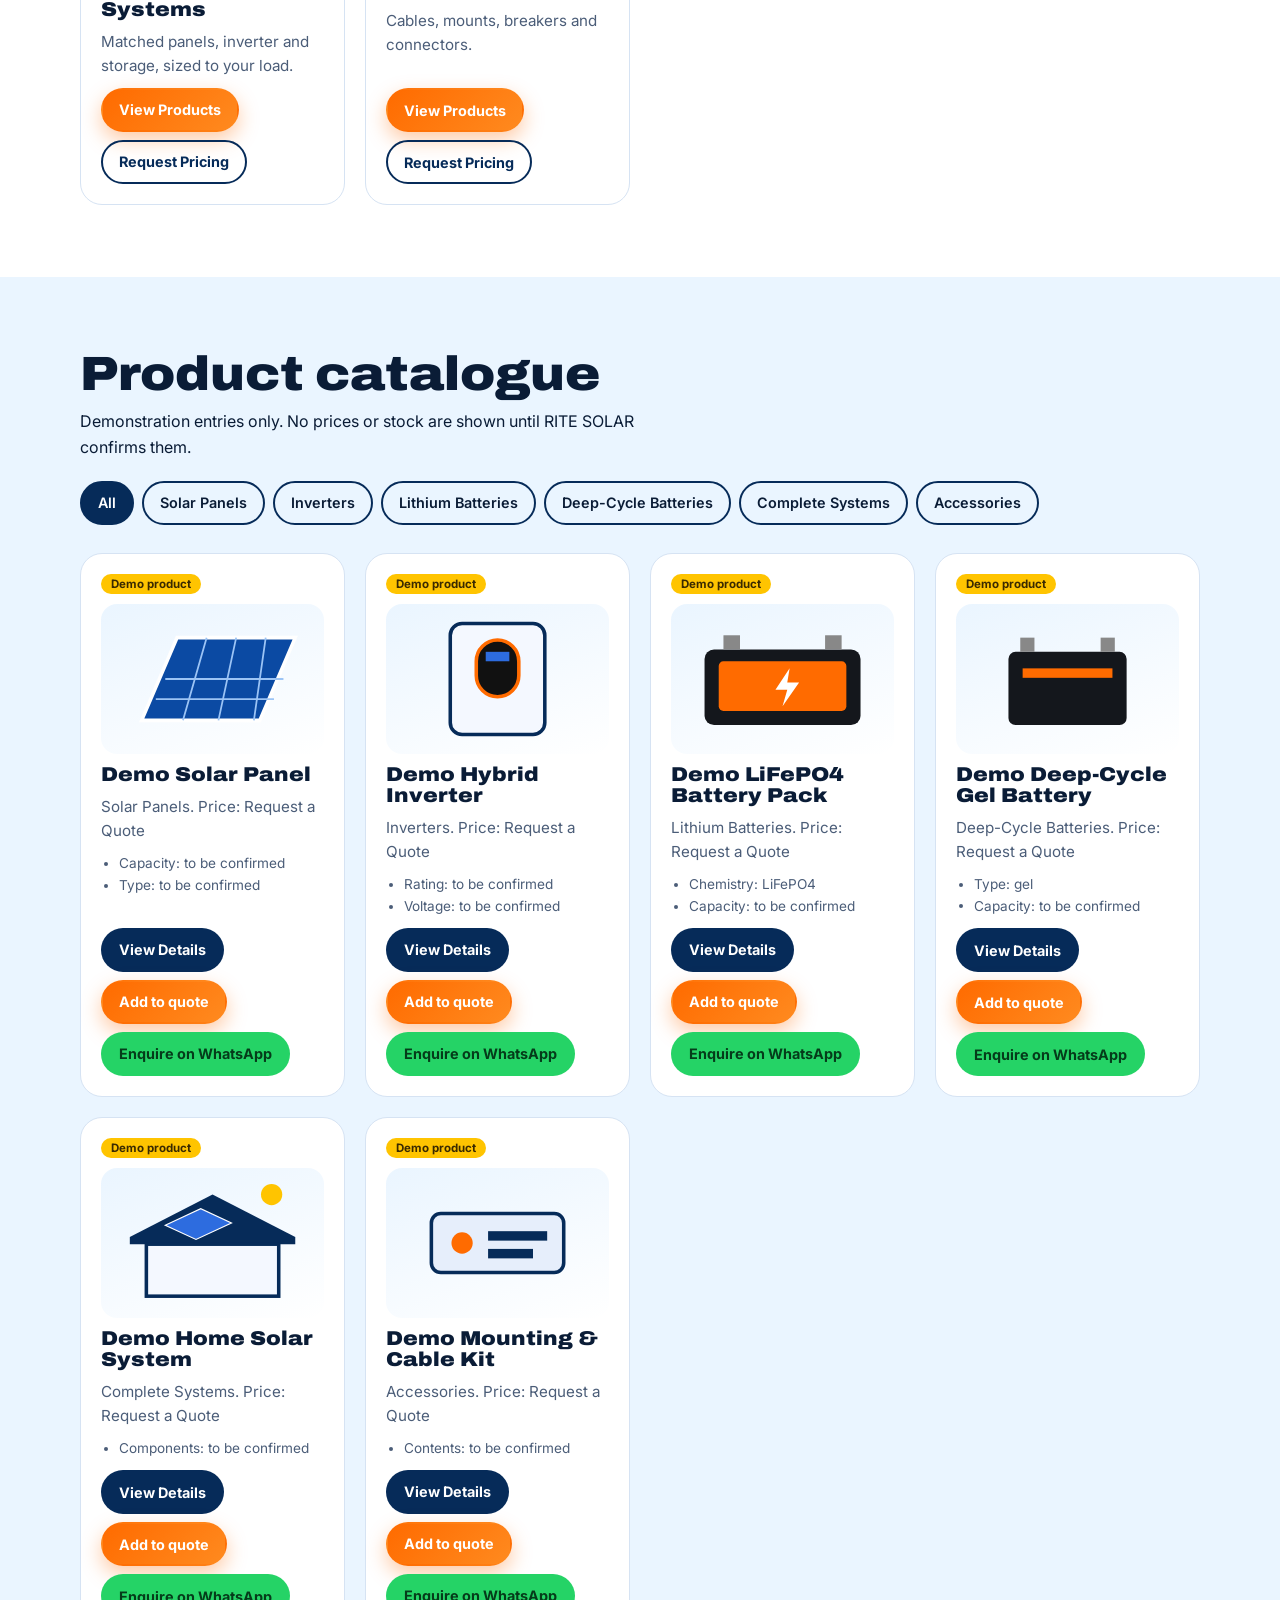
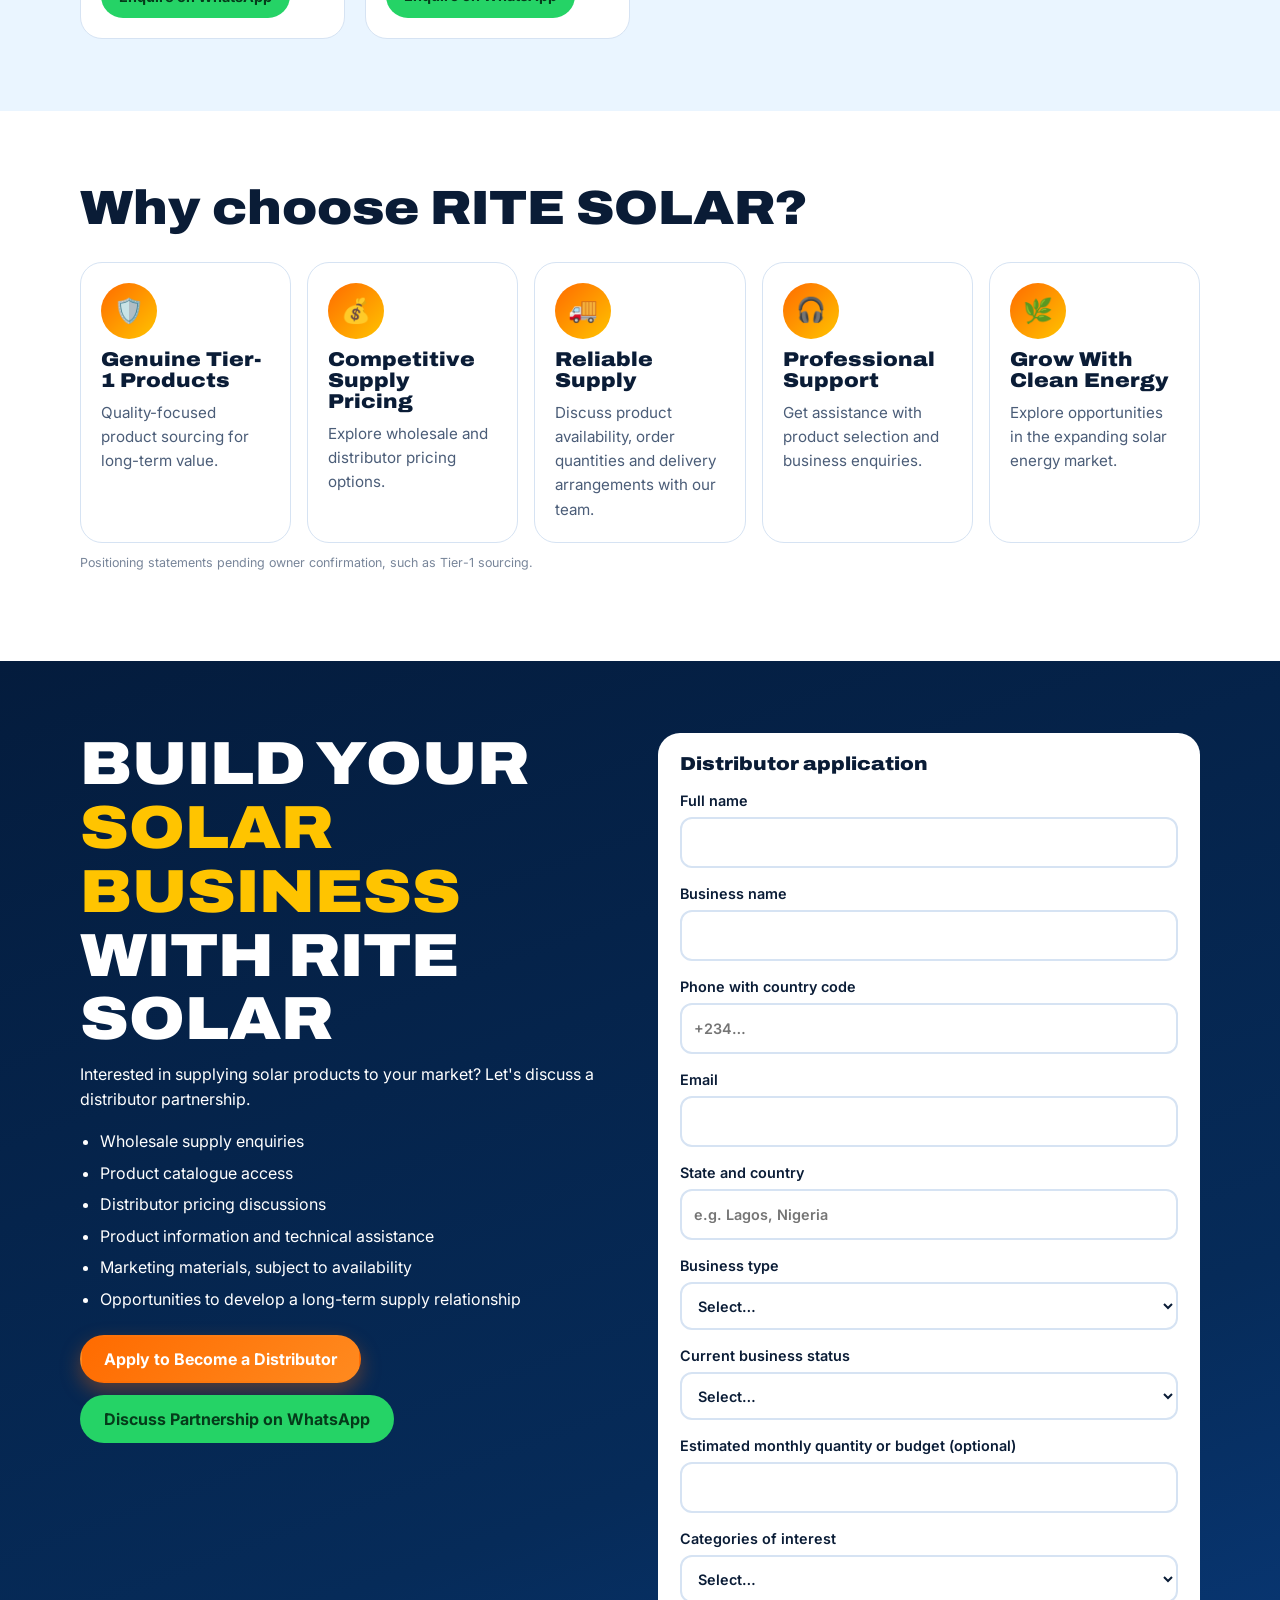
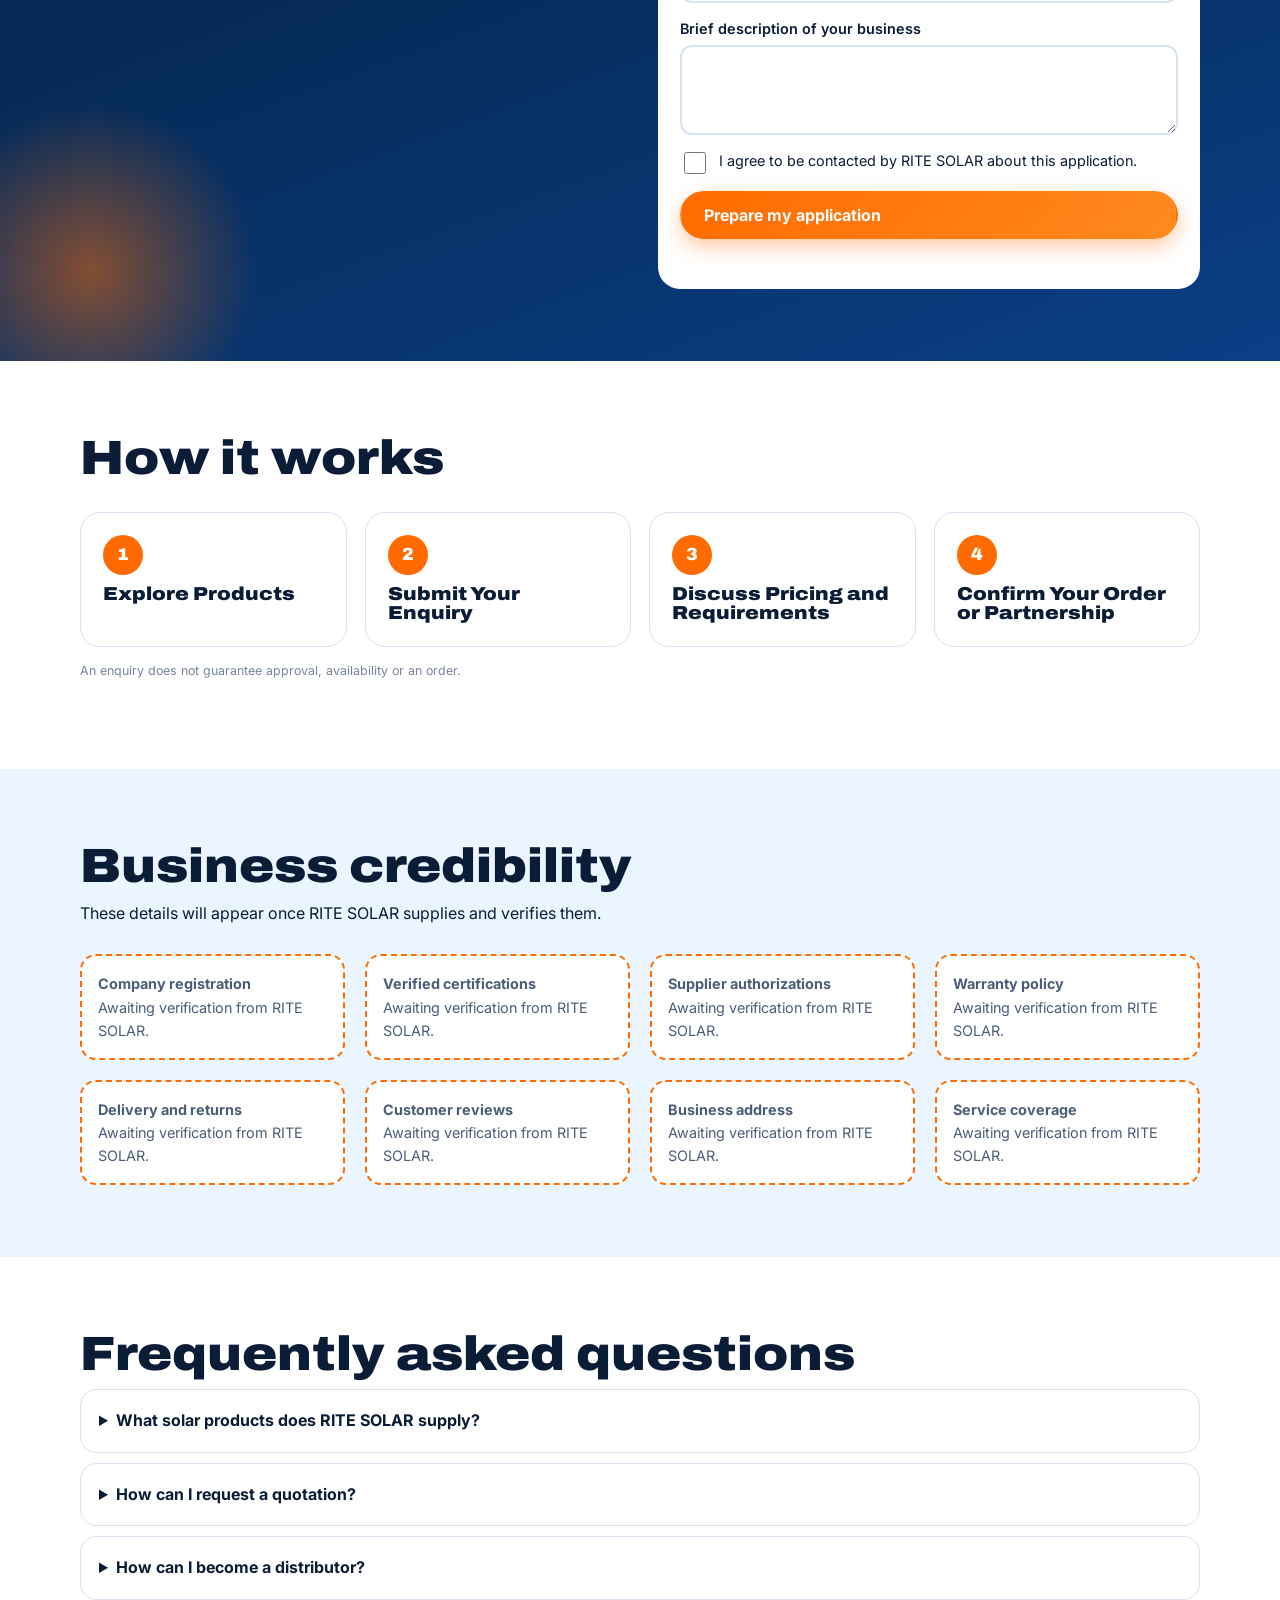
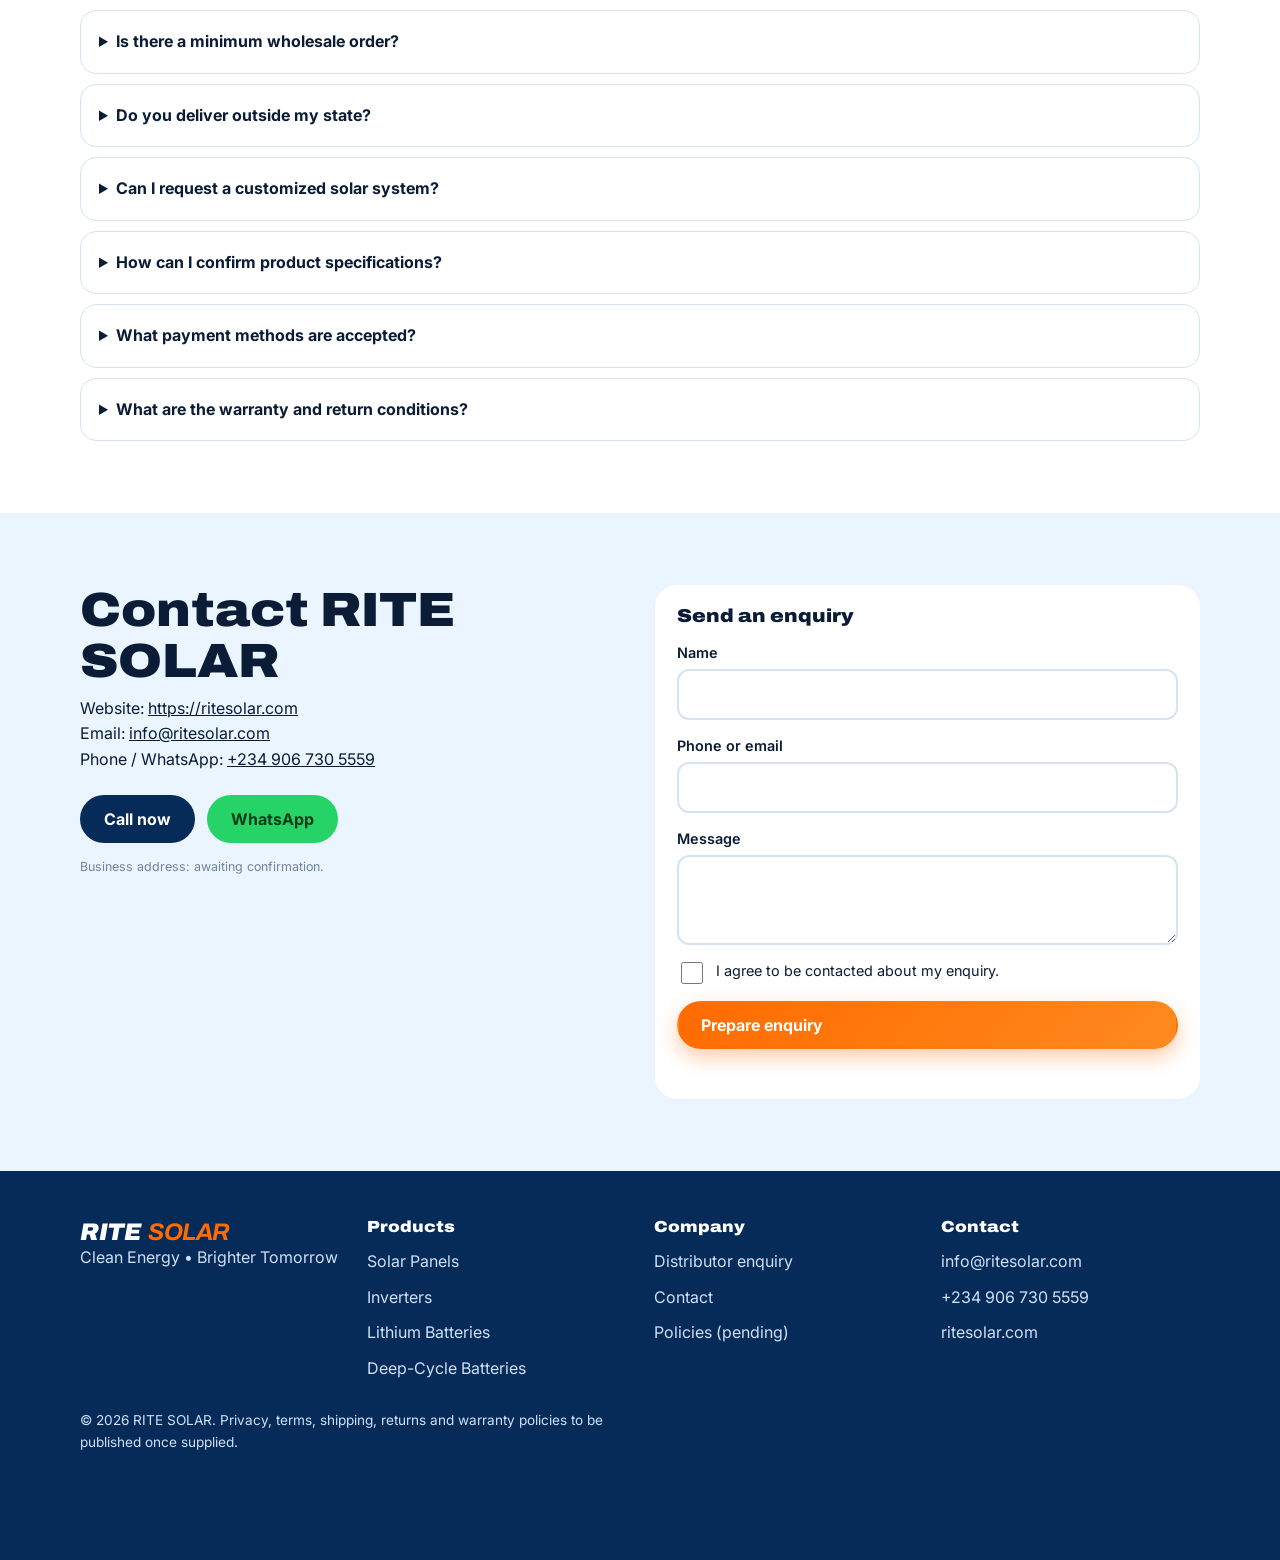
==== commit a4551308: "Add files via upload" ====
--- a/index.html
+++ b/index.html
@@ -292,7 +292,7 @@
 var C="Please contact our sales team for approved details.";
 $("#faqs").innerHTML=[["What solar products does RITE SOLAR supply?","Solar panels, inverters, lithium and deep-cycle batteries, complete systems and accessories. Ask us which models are currently available."],["How can I request a quotation?","Add products to your quotation list and send it via WhatsApp or email, or use the contact form."],["How can I become a distributor?","Complete the distributor application or message us on WhatsApp. Our team will review your enquiry."],["Is there a minimum wholesale order?",C],["Do you deliver outside my state?",C],["Can I request a customized solar system?","Yes, you can enquire. Tell us your power needs and our team will discuss options."],["How can I confirm product specifications?","Ask for the specification sheet for any product before ordering."],["What payment methods are accepted?",C],["What are the warranty and return conditions?",C]].map(function(f){return"<details><summary>"+f[0]+"</summary><p>"+f[1]+"</p></details>"}).join("");
 /* forms: validate, then open WhatsApp/email with details. Nothing is sent automatically. */
-function saveLead(kind,lines){var f={};lines.forEach(function(l){var i=l.indexOf(": ");f[l.slice(0,i)]=l.slice(i+2)});return fetch("/api/lead",{method:"POST",headers:{"Content-Type":"application/json"},body:JSON.stringify({kind:kind,fields:f,consent:true,website:""})}).then(function(r){return r.ok}).catch(function(){return false})}
+function saveLead(kind,lines){var f={_subject:"RITE SOLAR website lead: "+kind,Enquiry:kind};lines.forEach(function(l){var i=l.indexOf(": ");f[l.slice(0,i)]=l.slice(i+2)});return fetch("https://formspree.io/f/xgaopoqk",{method:"POST",headers:{"Content-Type":"application/json",Accept:"application/json"},body:JSON.stringify(f)}).then(function(r){return r.ok}).catch(function(){return false})}
 function fm(id,eid,oid,title){var f=$(id);f.onsubmit=function(e){e.preventDefault();var er=$(eid),ok=$(oid);ok.innerHTML="";er.textContent="";var bad=null;
 if(f.website.value)return;
 $$("input,select,textarea",f).forEach(function(i){i.removeAttribute("aria-invalid");var v=(i.value||"").trim(),b=false;if(i.name=="website")return;
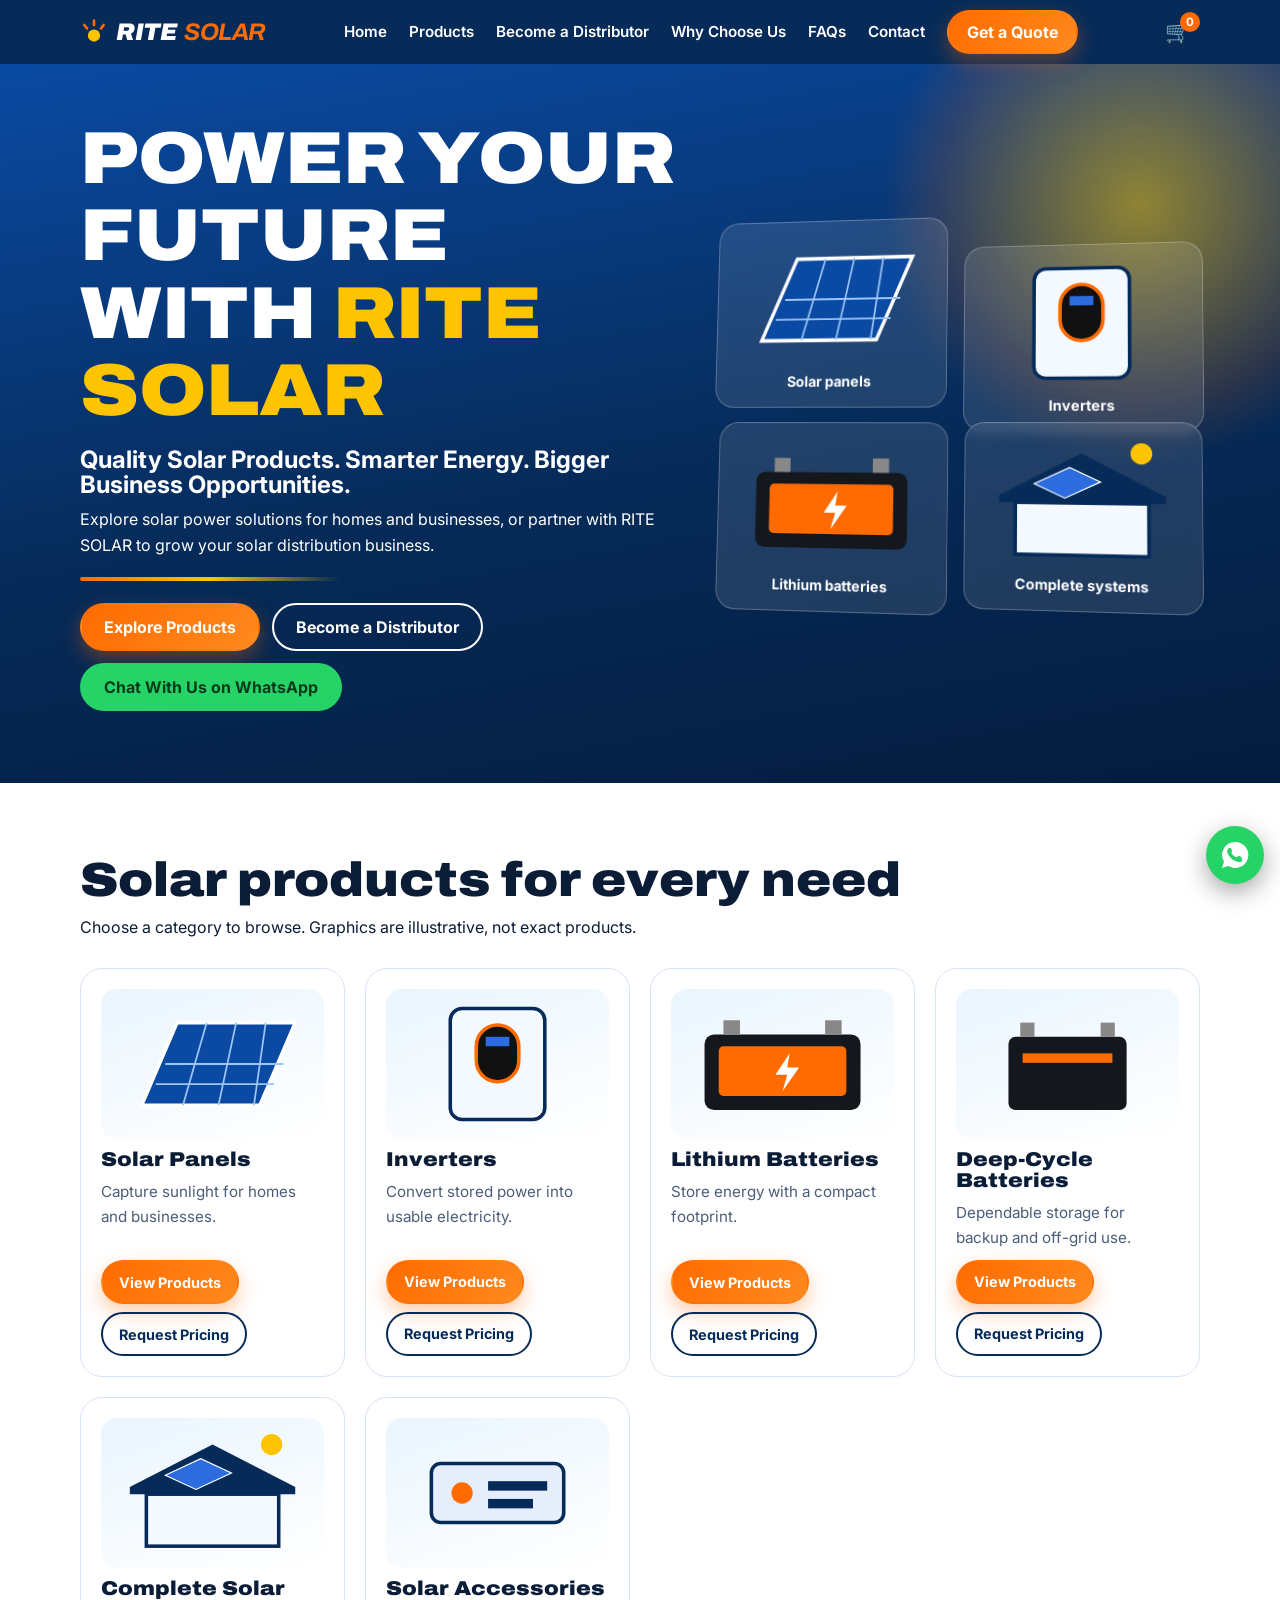
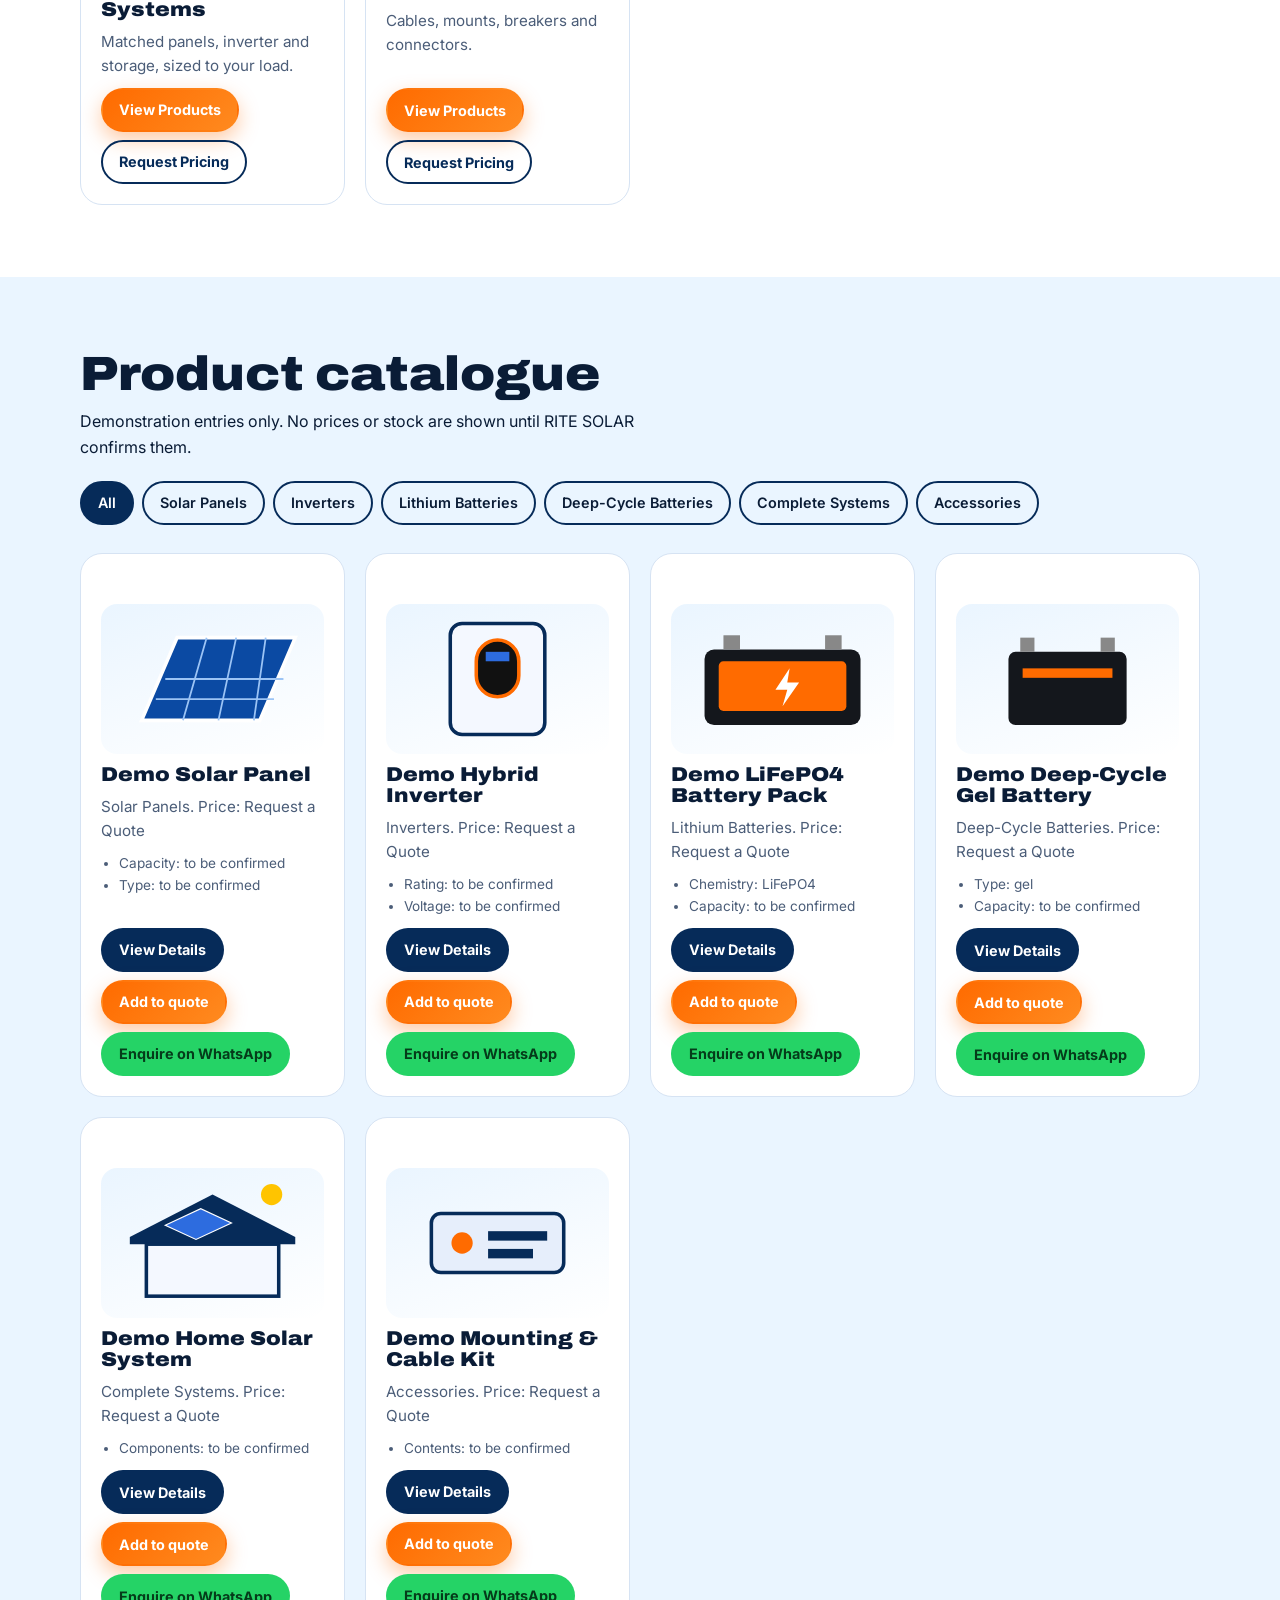
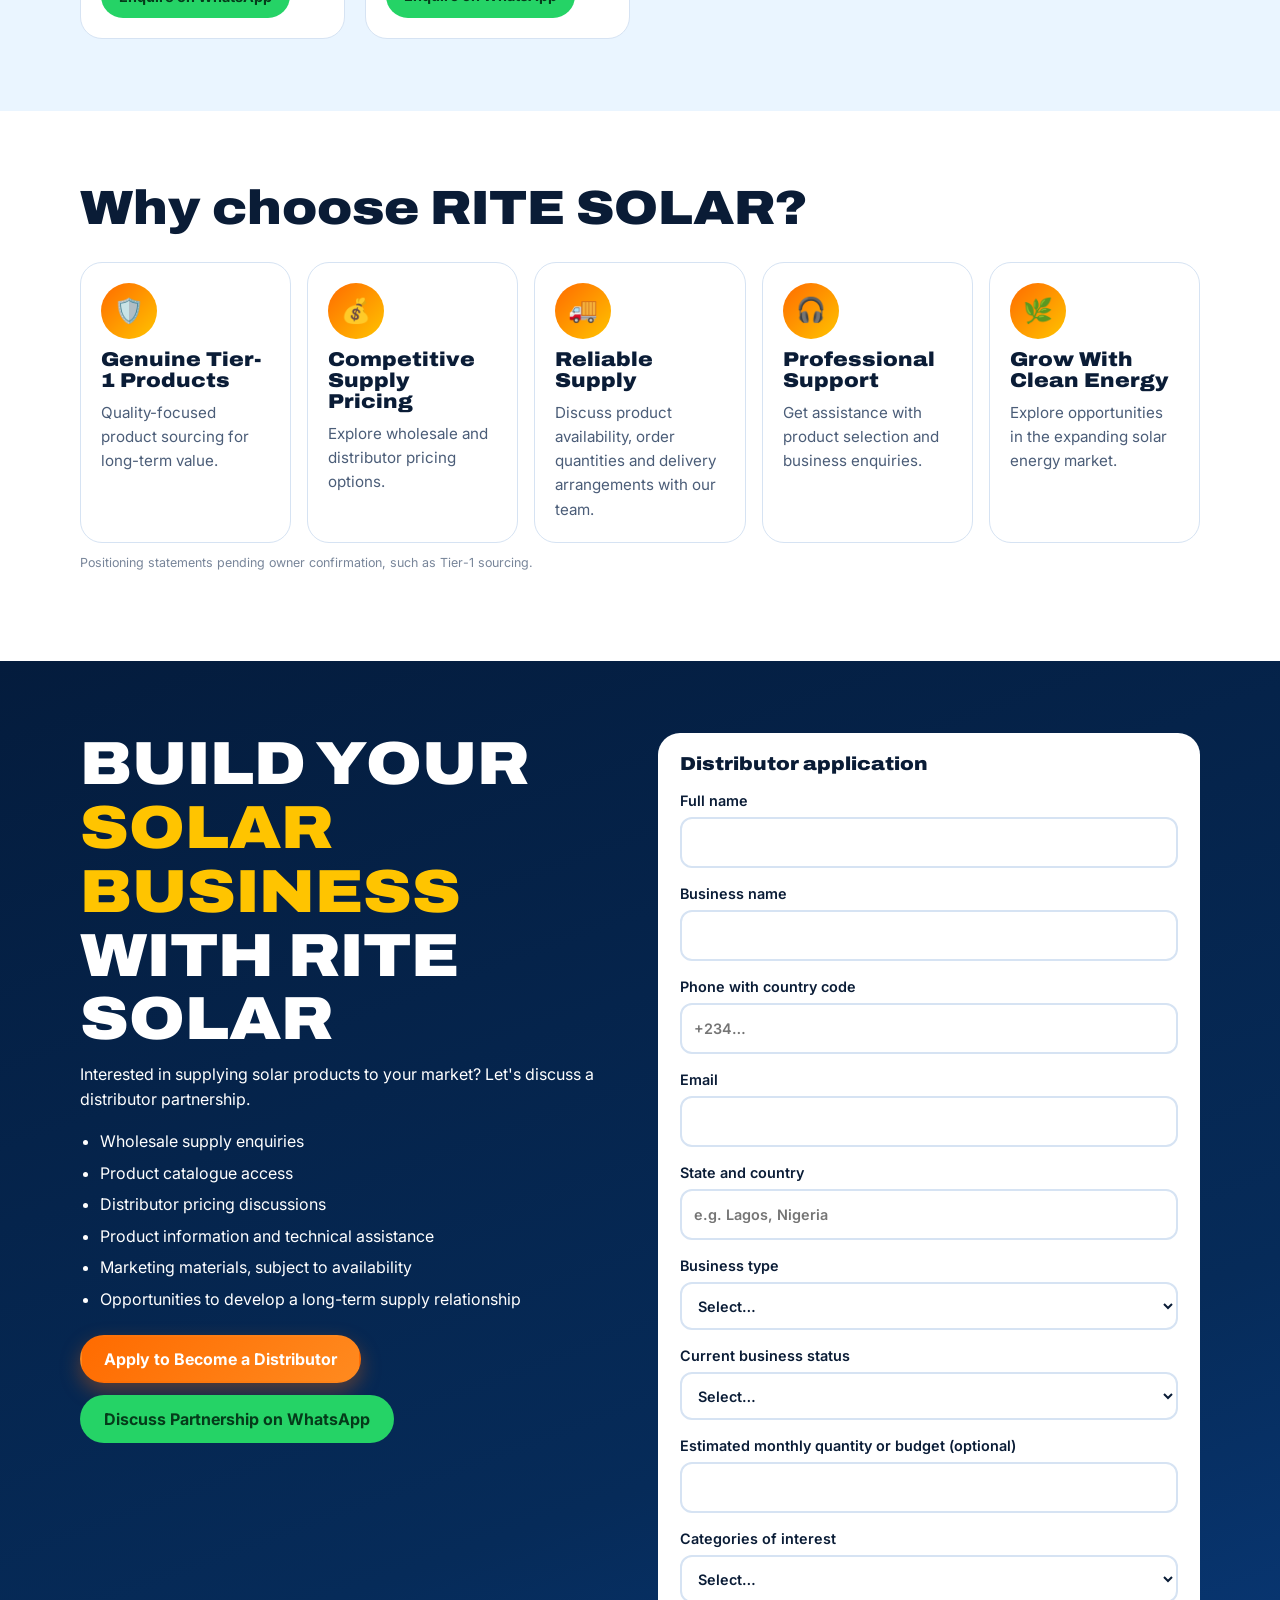
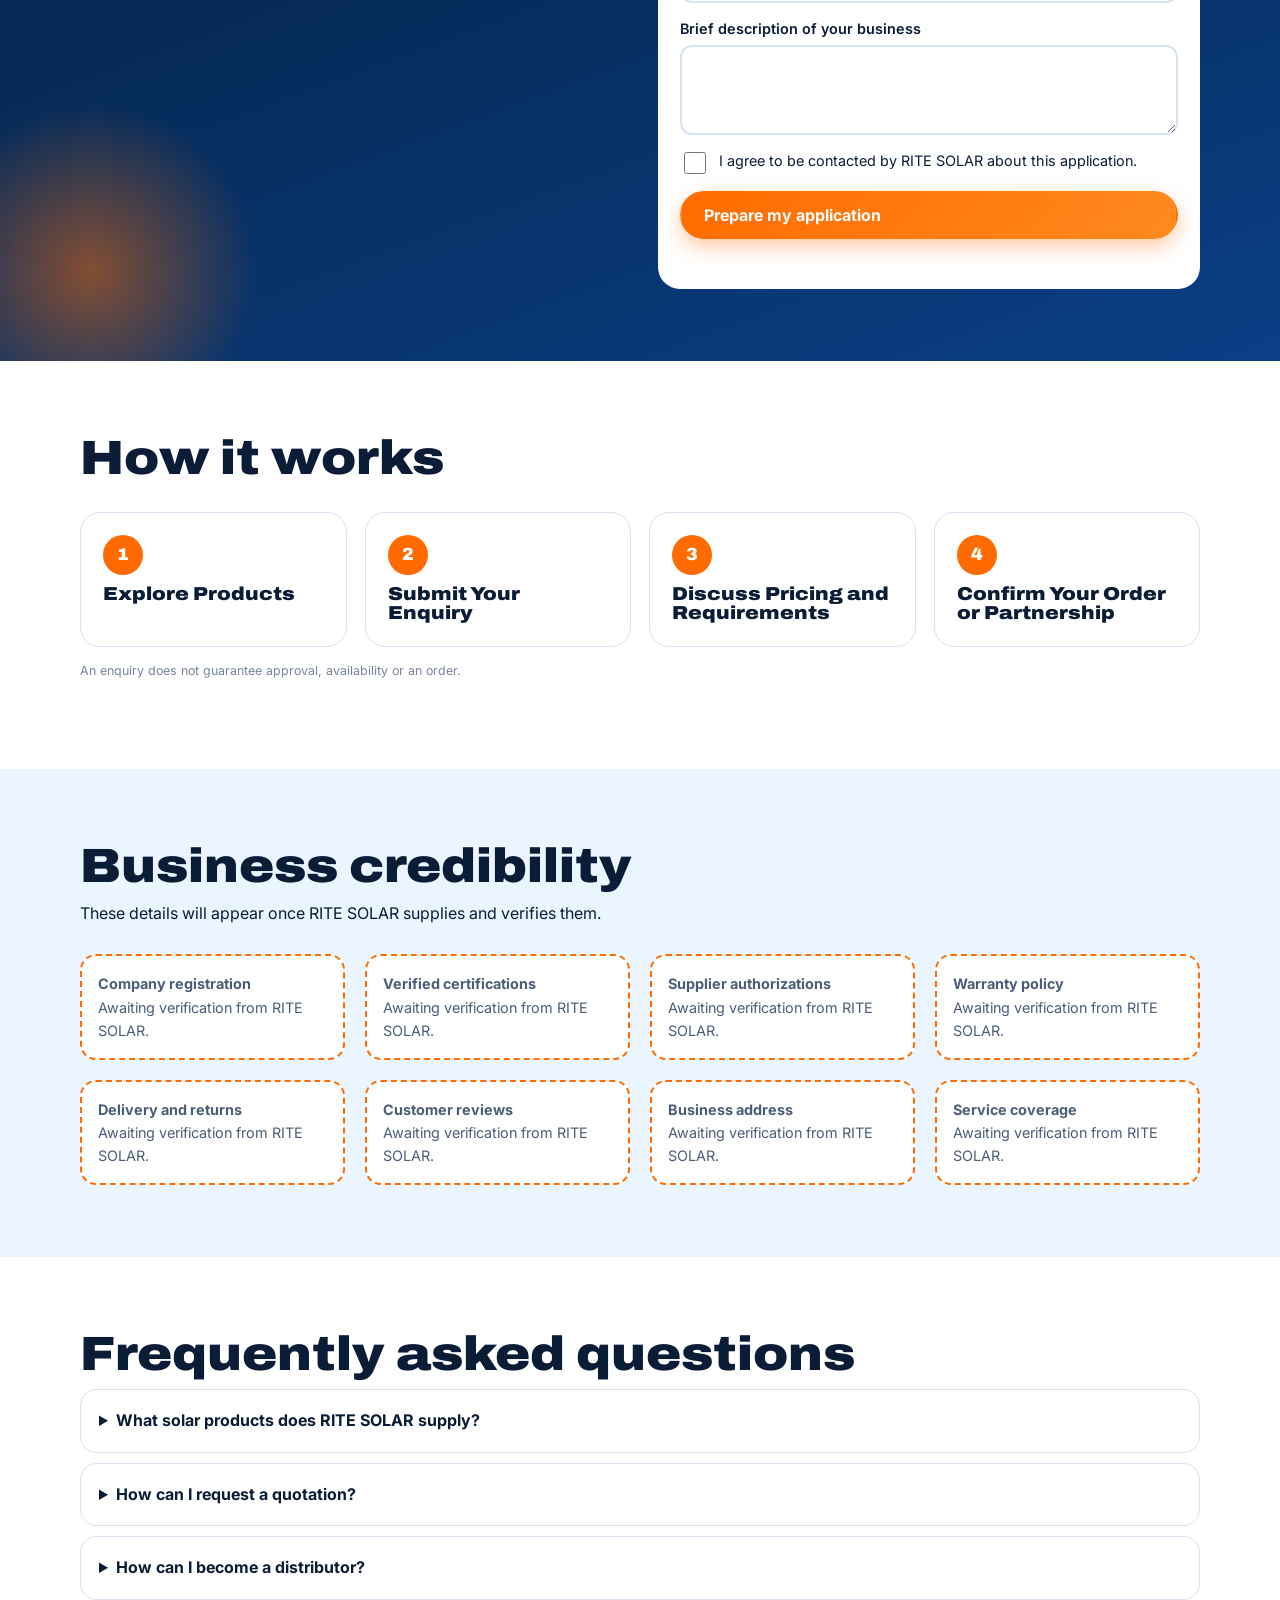
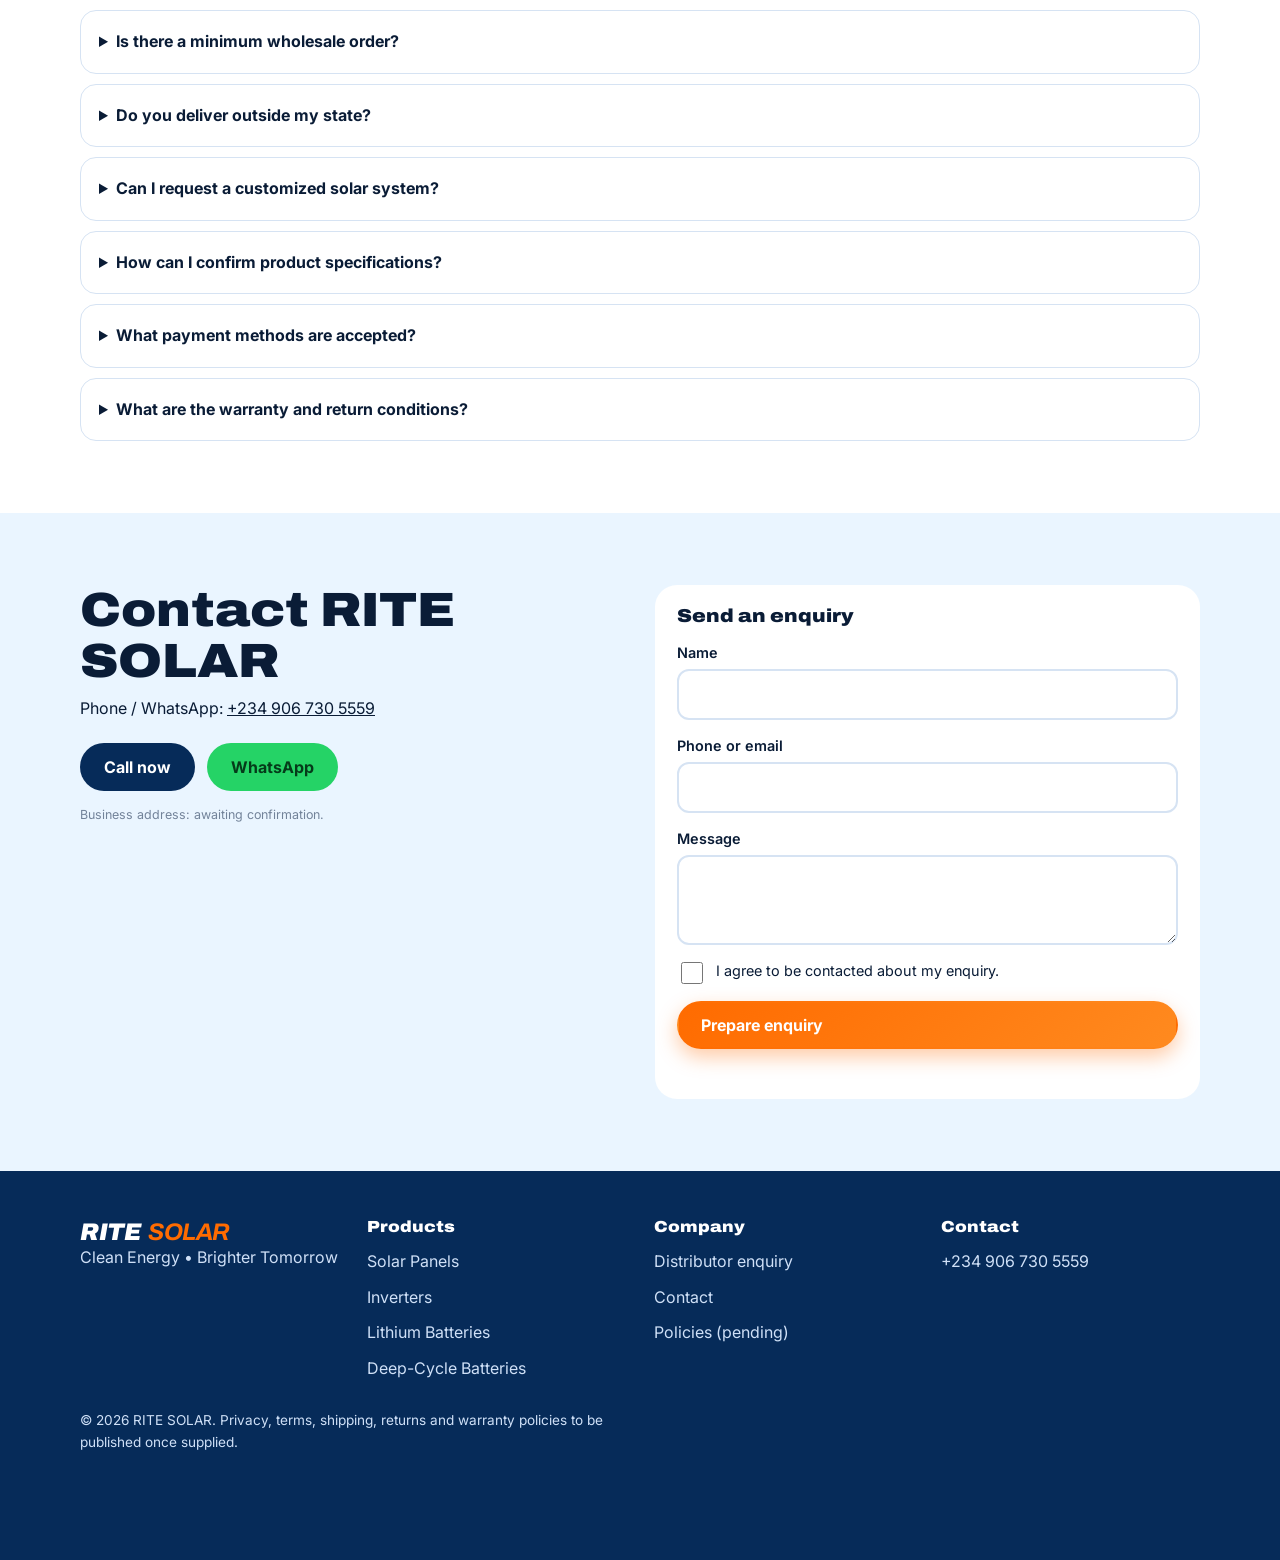
==== commit 5956ce20: "Add files via upload" ====
--- a/index.html
+++ b/index.html
@@ -8,7 +8,6 @@
 <meta property="og:title" content="RITE SOLAR | Clean Energy • Brighter Tomorrow">
 <meta property="og:description" content="Solar products, wholesale supply and distributor partnerships.">
 <meta property="og:type" content="website">
-<link rel="canonical" href="https://ritesolar.com/">
 <link rel="preconnect" href="https://fonts.googleapis.com">
 <link href="https://fonts.googleapis.com/css2?family=Archivo:wdth,wght@100,700..900&family=Inter:wght@400;600&display=swap" rel="stylesheet">
 <style>
@@ -210,7 +209,7 @@
 <section class="sec-sky" id="contact"><div class="wrap dg" style="color:var(--ink);gap:30px">
 <div>
 <h2>Contact RITE SOLAR</h2>
-<p>Website: <a href="https://ritesolar.com">https://ritesolar.com</a><br>Email: <a href="mailto:info@ritesolar.com">info@ritesolar.com</a><br>Phone / WhatsApp: <a href="tel:+2349067305559">+234 906 730 5559</a></p>
+<p>Phone / WhatsApp: <a href="tel:+2349067305559">+234 906 730 5559</a></p>
 <div class="cta"><a class="btn b-nv" href="tel:+2349067305559">Call now</a><a class="btn b-wa" data-wa="gen" href="#">WhatsApp</a></div>
 <p class="note" style="color:var(--mut);margin-top:14px">Business address: awaiting confirmation.</p>
 </div>
@@ -231,17 +230,17 @@
 <div><div class="logo" style="color:#fff">RITE <b>SOLAR</b></div><p>Clean Energy • Brighter Tomorrow</p></div>
 <div><h3>Products</h3><a href="#catalogue" data-f="Solar Panels">Solar Panels</a><a href="#catalogue" data-f="Inverters">Inverters</a><a href="#catalogue" data-f="Lithium Batteries">Lithium Batteries</a><a href="#catalogue" data-f="Deep-Cycle Batteries">Deep-Cycle Batteries</a></div>
 <div><h3>Company</h3><a href="#distributor">Distributor enquiry</a><a href="#contact">Contact</a><a href="#trust">Policies (pending)</a></div>
-<div><h3>Contact</h3><a href="mailto:info@ritesolar.com">info@ritesolar.com</a><a href="tel:+2349067305559">+234 906 730 5559</a><a href="https://ritesolar.com">ritesolar.com</a></div>
+<div><h3>Contact</h3><a href="tel:+2349067305559">+234 906 730 5559</a></div>
 </div><div class="wrap"><p style="margin-top:24px;font-size:.85rem">© <span id="yr"></span> RITE SOLAR. Privacy, terms, shipping, returns and warranty policies to be published once supplied.</p></div></footer>
 
 <a class="fab" data-wa="gen" href="#" aria-label="Chat on WhatsApp"><svg viewBox="0 0 32 32"><path d="M16 3a13 13 0 0 0-11 19.8L3 29l6.4-2A13 13 0 1 0 16 3zm7.3 18.4c-.3.9-1.8 1.7-2.5 1.7-.7.1-1.4.3-4.6-1-3.9-1.6-6.300-5.500-6.500-5.800-.2-.2-1.500-2-1.500-3.800s1-2.700 1.300-3.100c.4-.4.800-.4 1-.4h.7c.2 0 .5-.1.8.6l1 2.500c.1.200.1.400 0 .6l-.5.700c-.2.200-.3.400-.1.700.2.300.9 1.500 2 2.400 1.400 1.200 2.500 1.600 2.900 1.800.3.200.5.100.7-.1l1-1.200c.2-.3.500-.3.800-.2l2.400 1.200c.3.100.5.200.6.300.1.200.1.800-.2 1.600z"/></svg></a>
 
 <dialog id="dlg"><div class="dl" id="dbody"></div></dialog>
-<dialog id="qd"><div class="dl"><button class="x" id="qx" aria-label="Close">×</button><h3>Quotation list</h3><div id="ql"></div><div class="row" style="display:flex;gap:8px;flex-wrap:wrap"><button class="btn b-wa" id="qwa">Send via WhatsApp</button><a class="btn b-gh" id="qem" href="#">Send via email</a></div><p class="note" style="color:var(--mut)">This opens WhatsApp or your email app with the list filled in. You send it yourself.</p></div></dialog>
+<dialog id="qd"><div class="dl"><button class="x" id="qx" aria-label="Close">×</button><h3>Quotation list</h3><div id="ql"></div><div class="row" style="display:flex;gap:8px;flex-wrap:wrap"><button class="btn b-wa" id="qwa">Send via WhatsApp</button></div><p class="note" style="color:var(--mut)">This opens WhatsApp with the list filled in. You send it yourself.</p></div></dialog>
 
 <script>
 (function(){
-var WA="2349067305559",MAIL="info@ritesolar.com";
+var WA="2349067305559";
 var $=function(s,r){return (r||document).querySelector(s)},$$=function(s,r){return [].slice.call((r||document).querySelectorAll(s))};
 function wa(t){return"https://wa.me/"+WA+"?text="+encodeURIComponent(t)}
 var MSG={gen:"Hello RITE SOLAR, I visited your website and would like to enquire about your solar products and pricing.",dist:"Hello RITE SOLAR, I am interested in becoming a distributor. Please share your partnership requirements and wholesale pricing information."};
@@ -284,7 +283,7 @@
 function rq(){var k=Object.keys(Q).filter(nm);$("#ql").innerHTML=k.length?k.map(function(id){return'<div class="qi"><span>'+nm(id).n+'</span><span><input type="number" min="1" max="9999" value="'+Q[id]+'" data-q="'+id+'" aria-label="Quantity for '+nm(id).n+'"> <button class="chip" data-r="'+id+'" aria-label="Remove '+nm(id).n+'">Remove</button></span></div>'}).join(""):"<p>Your list is empty. Add products from the catalogue.</p>";
 $$("[data-q]").forEach(function(i){i.onchange=function(){var v=Math.max(1,Math.min(9999,parseInt(i.value)||1));Q[i.dataset.q]=v;sv();rq()}});$$("[data-r]").forEach(function(b){b.onclick=function(){delete Q[b.dataset.r];sv();rq()}});
 var t="Hello RITE SOLAR, I would like a quotation for:\n"+k.map(function(id){return"- "+nm(id).n+" x "+Q[id]}).join("\n")+"\nPlease send current prices and availability.";
-$("#qwa").onclick=function(){if(!k.length)return;window.open(wa(t),"_blank","noopener")};$("#qem").href="mailto:"+MAIL+"?subject="+encodeURIComponent("Quotation request")+"&body="+encodeURIComponent(t)}
+$("#qwa").onclick=function(){if(!k.length)return;window.open(wa(t),"_blank","noopener")};}
 $("#cb").onclick=function(){rq();$("#qd").showModal()};$("#qx").onclick=function(){$("#qd").close()};
 /* why + trust + faq */
 $("#whyg").innerHTML=[["🛡️","Genuine Tier-1 Products","Quality-focused product sourcing for long-term value."],["💰","Competitive Supply Pricing","Explore wholesale and distributor pricing options."],["🚚","Reliable Supply","Discuss product availability, order quantities and delivery arrangements with our team."],["🎧","Professional Support","Get assistance with product selection and business enquiries."],["🌿","Grow With Clean Energy","Explore opportunities in the expanding solar energy market."]].map(function(w){return'<div class="card"><div class="ic" aria-hidden="true">'+w[0]+'</div><h3>'+w[1]+'</h3><p>'+w[2]+'</p></div>'}).join("");
@@ -301,7 +300,7 @@
 if(bad){er.textContent="Please correct the highlighted fields. Phone numbers need a country code, e.g. +234…. Consent is required.";bad.focus();return}
 var lines=[];$$("input,select,textarea",f).forEach(function(i){if(i.name&&i.name!="website"&&i.type!="checkbox"&&i.value.trim())lines.push(i.name+": "+i.value.trim())});
 var t="Hello RITE SOLAR, "+title+"\n"+lines.join("\n");var sp=saveLead(title,lines);
-ok.innerHTML='<div class="ok"><b>Details ready.</b> Choose how to send them to RITE SOLAR. Your enquiry is not submitted until you send the message.<div style="display:flex;gap:8px;flex-wrap:wrap;margin-top:10px"><a class="btn b-wa" target="_blank" rel="noopener" href="'+wa(t)+'">Send on WhatsApp</a><a class="btn b-gh" href="mailto:'+MAIL+'?subject='+encodeURIComponent(title)+'&body='+encodeURIComponent(t)+'">Send by email</a></div><p style="margin:10px 0 0">Next steps: our team reviews your enquiry and replies to discuss requirements. Approval or availability is not guaranteed.</p></div>';sp.then(function(g){if(g)ok.insertAdjacentHTML('afterbegin','<div class="ok" style="margin-bottom:8px"><b>Received.</b> RITE SOLAR has your details and will contact you.</div>')})}}
+ok.innerHTML='<div class="ok"><b>Details ready.</b> Tap the button to send them to RITE SOLAR on WhatsApp. Your enquiry is not submitted until you send the message.<div style="display:flex;gap:8px;flex-wrap:wrap;margin-top:10px"><a class="btn b-wa" target="_blank" rel="noopener" href="'+wa(t)+'">Send on WhatsApp</a></div><p style="margin:10px 0 0">Next steps: our team reviews your enquiry and replies to discuss requirements. Approval or availability is not guaranteed.</p></div>';sp.then(function(g){if(g)ok.insertAdjacentHTML('afterbegin','<div class="ok" style="margin-bottom:8px"><b>Received.</b> RITE SOLAR has your details and will contact you.</div>')})}}
 fm("#dform","#derr","#dok","I would like to apply to become a distributor.");fm("#cform","#cerr","#cok","I have an enquiry.");
 /* tilt on fine pointers */
 if(matchMedia("(hover:hover) and (pointer:fine)").matches&&!matchMedia("(prefers-reduced-motion:reduce)").matches){document.addEventListener("pointermove",function(e){var c=e.target.closest&&e.target.closest(".tilt");$$(".tilt").forEach(function(x){if(x!==c)x.style.transform=""});if(!c)return;var r=c.getBoundingClientRect(),px=(e.clientX-r.left)/r.width-.5,py=(e.clientY-r.top)/r.height-.5;c.style.transform="perspective(800px) rotateY("+px*8+"deg) rotateX("+-py*8+"deg)"})}
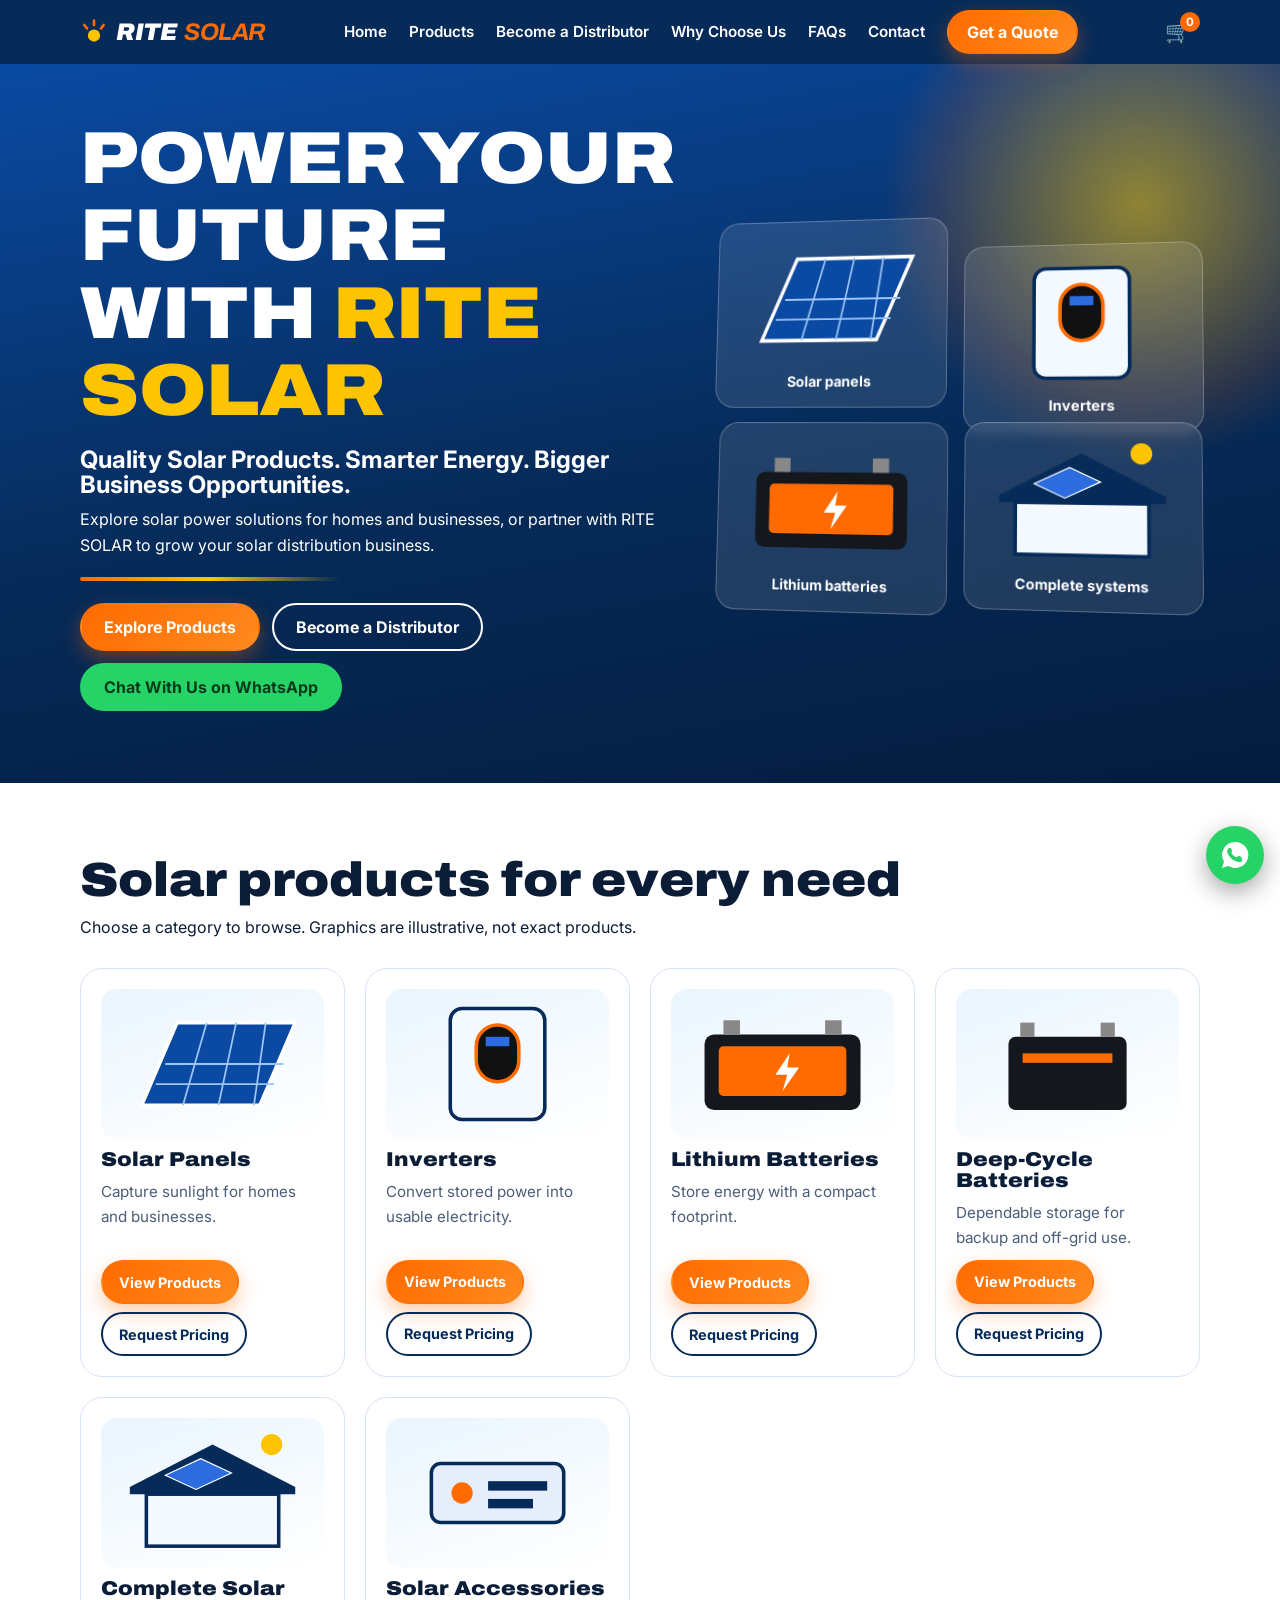
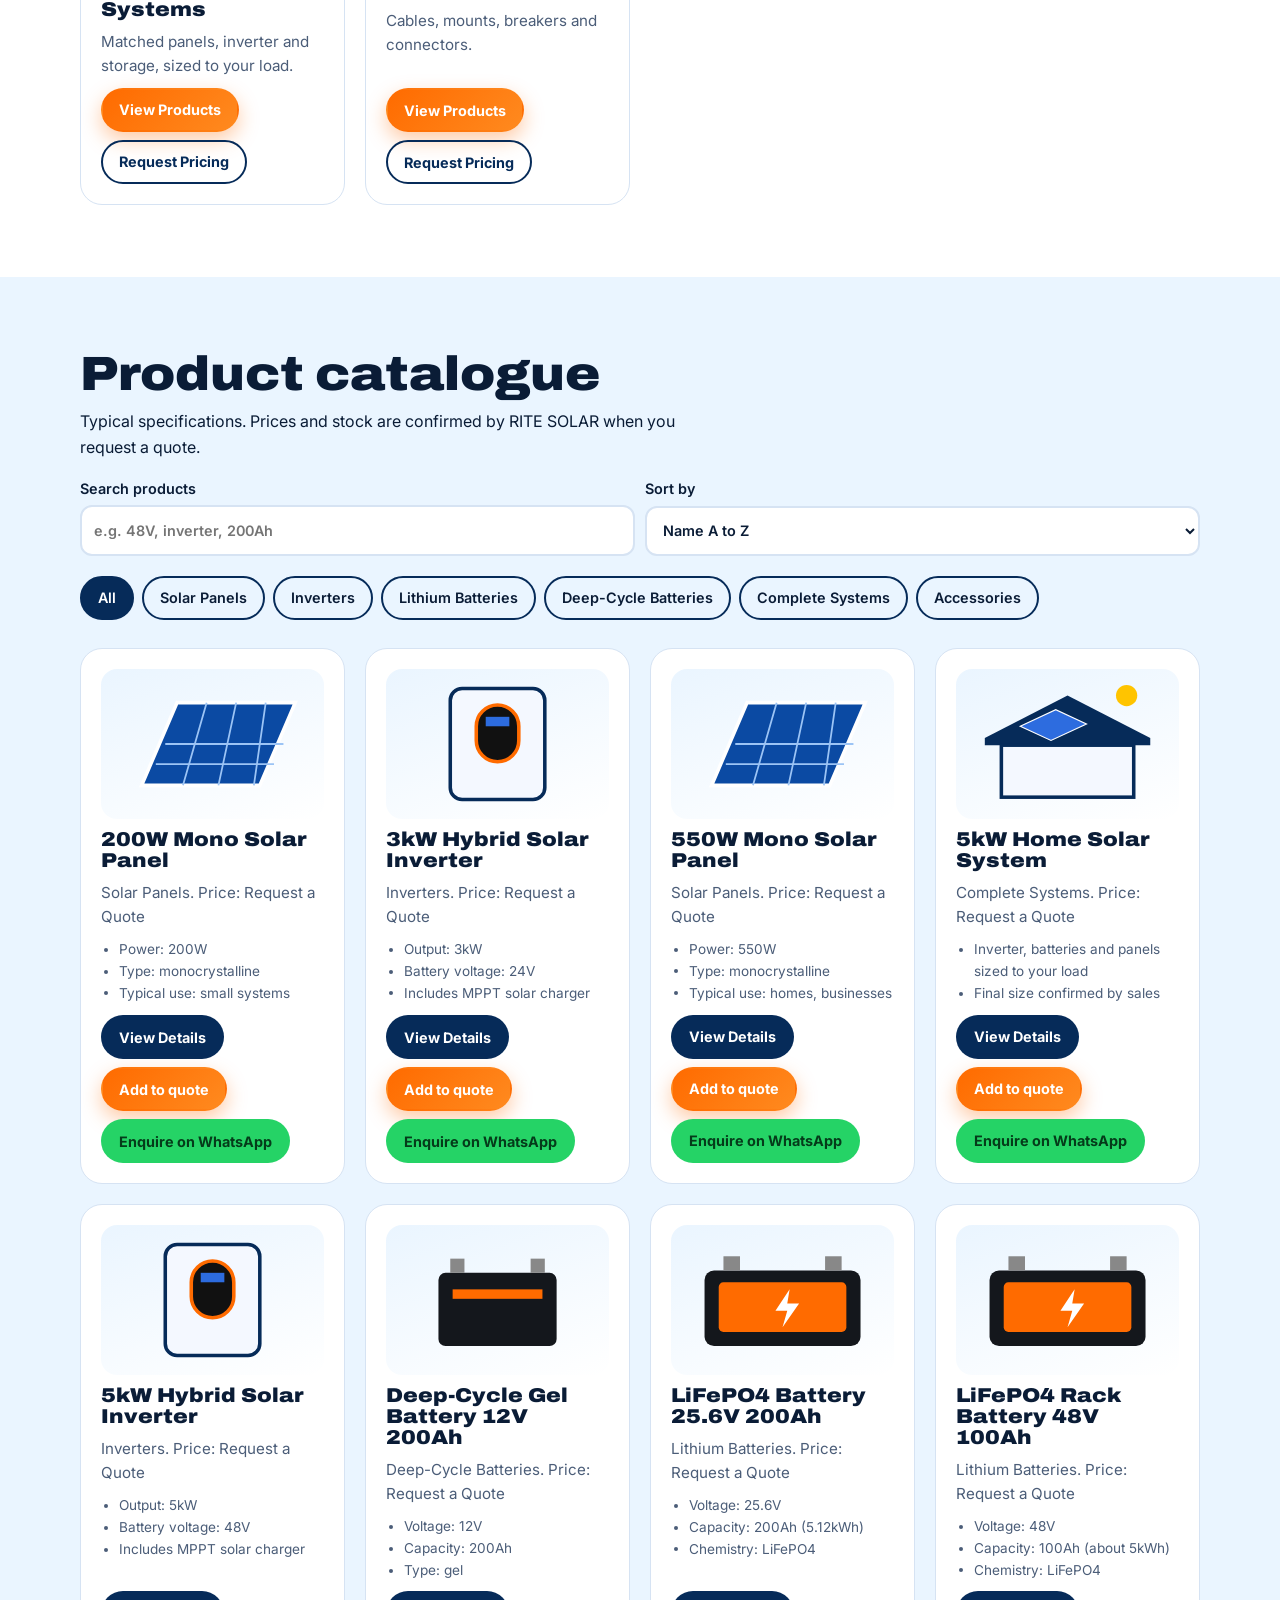
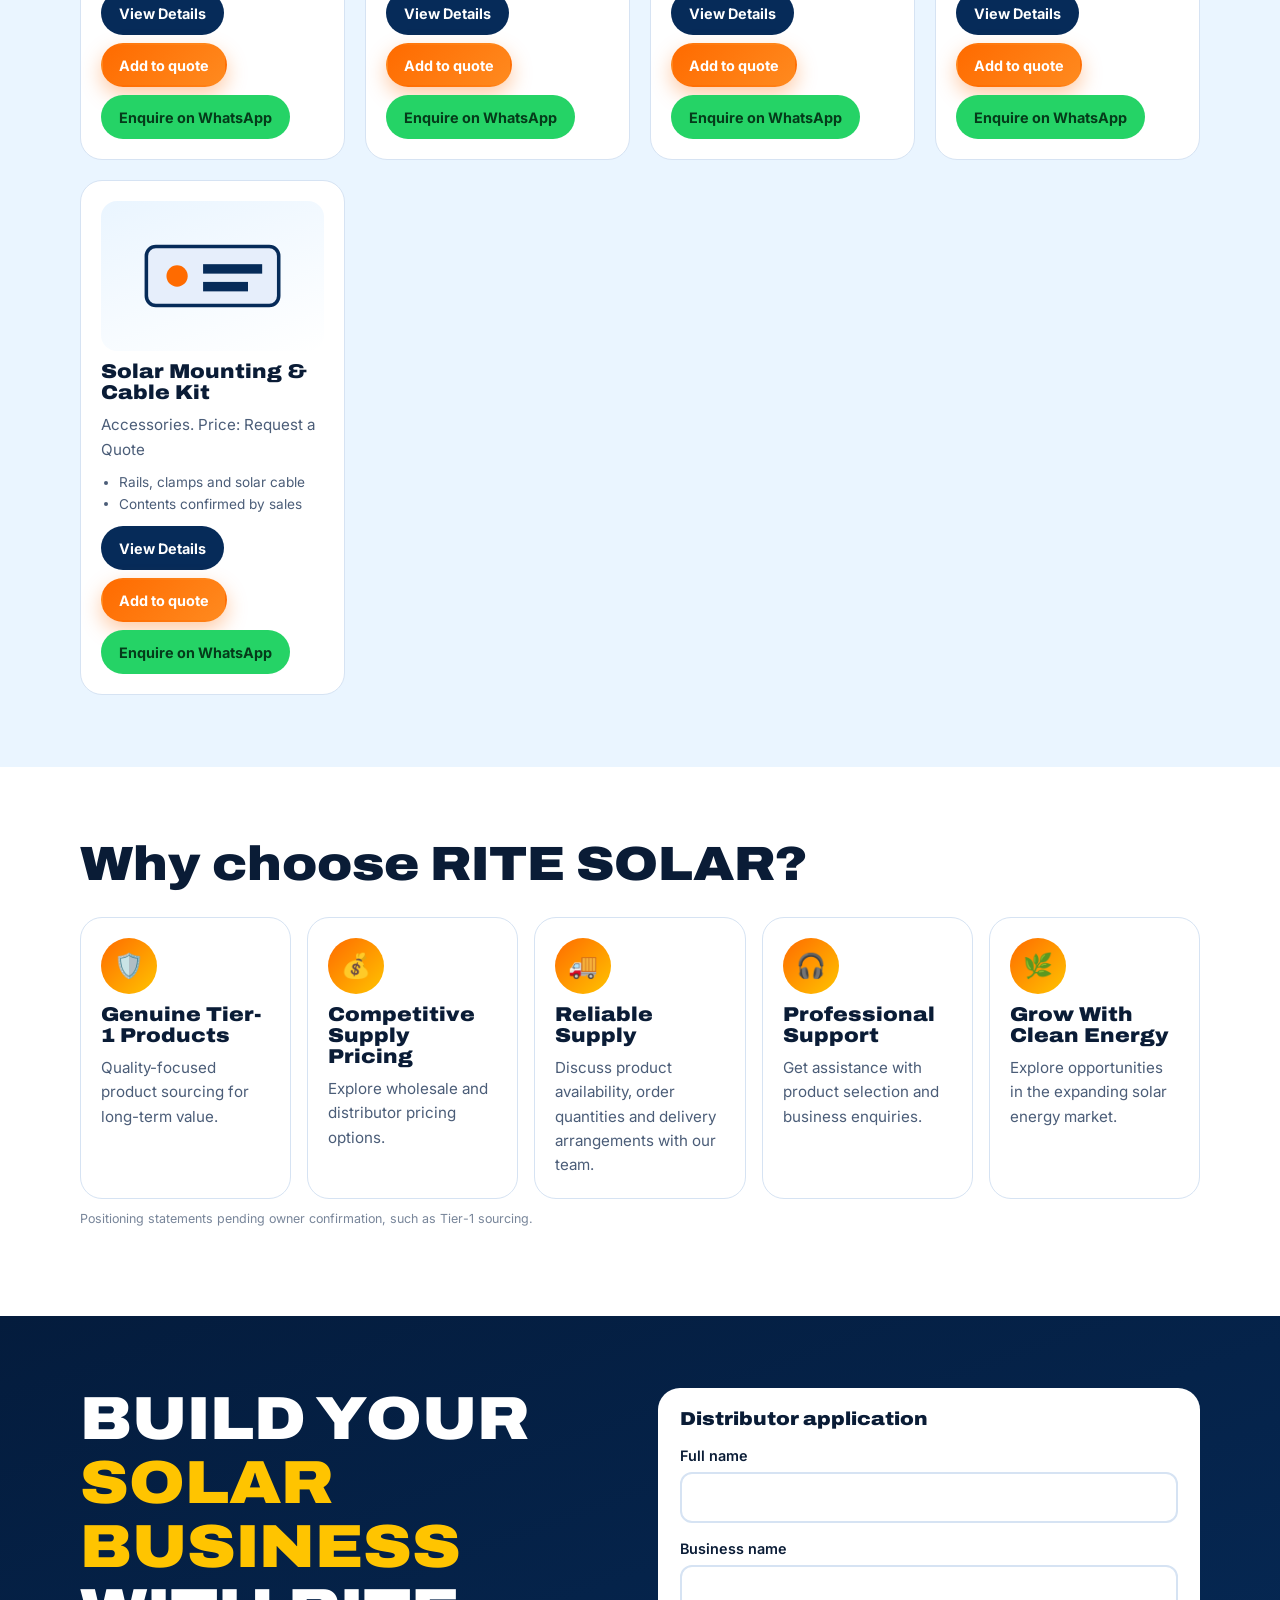
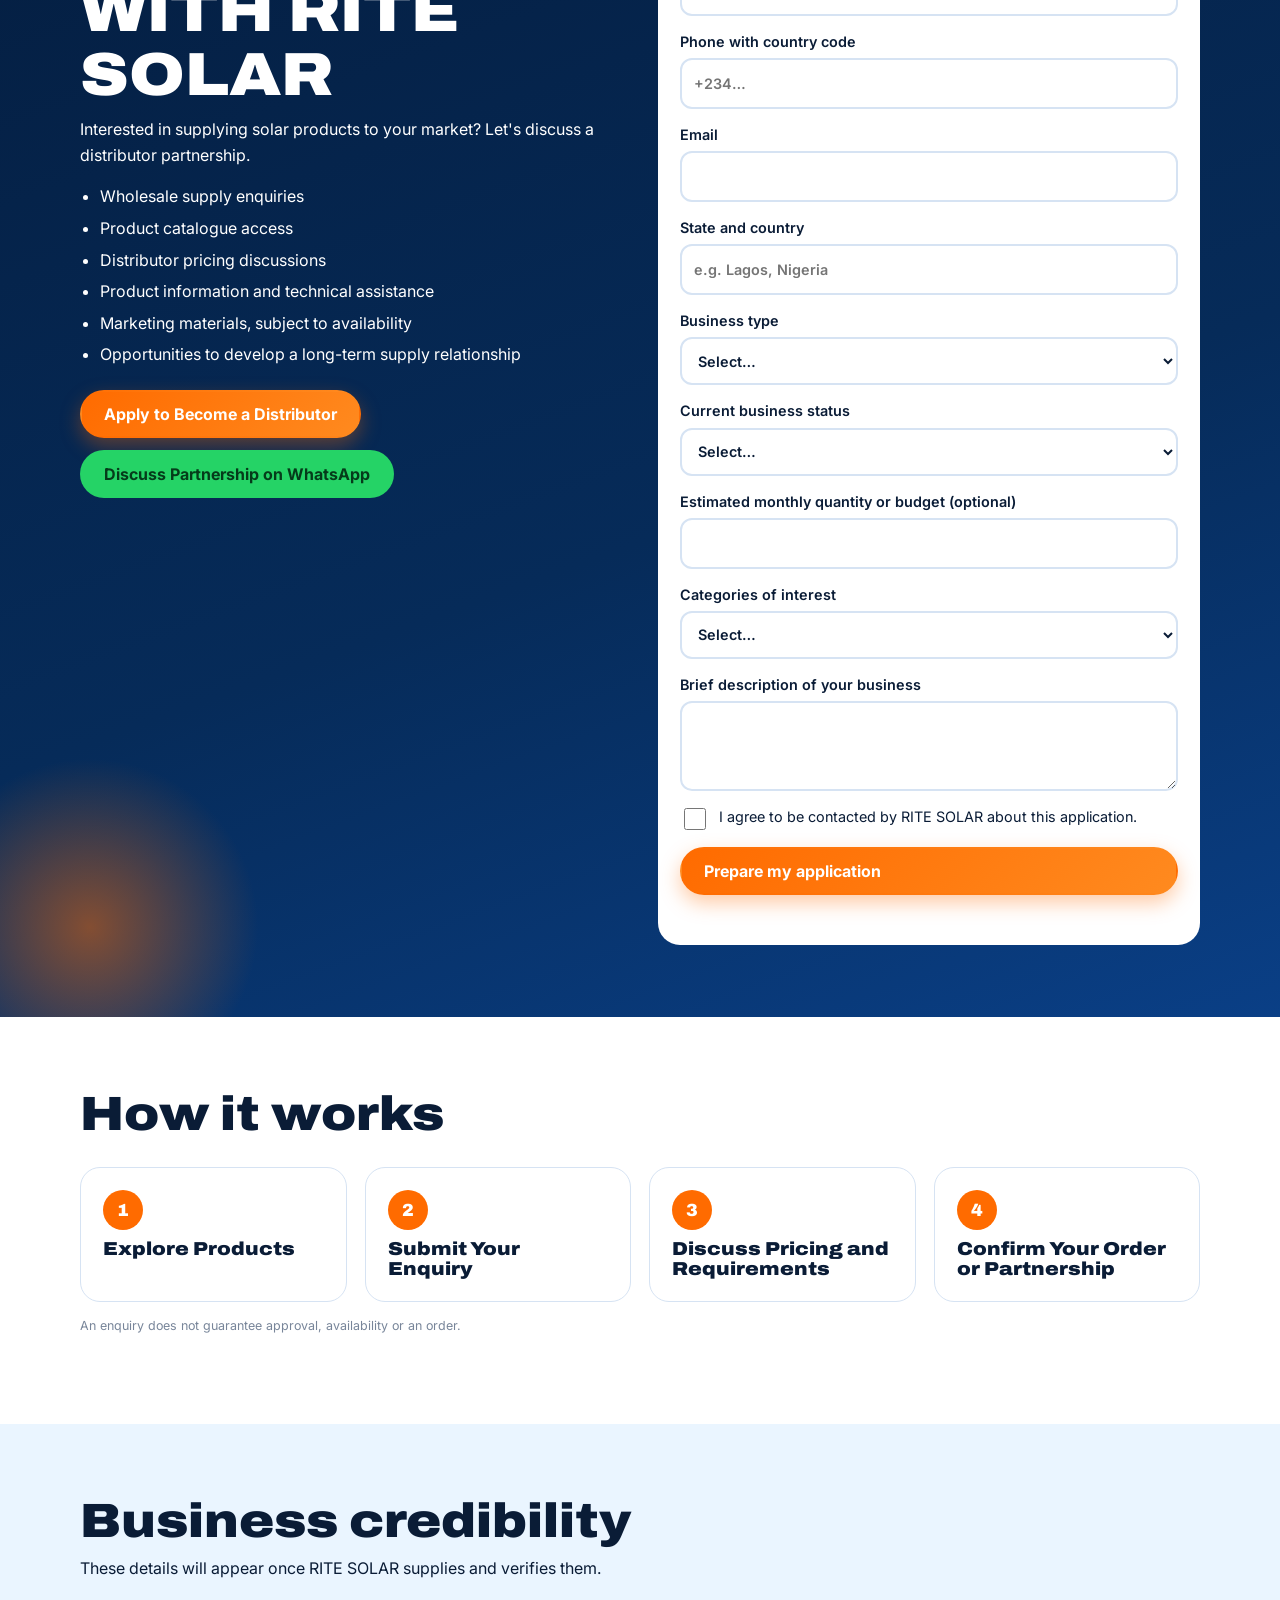
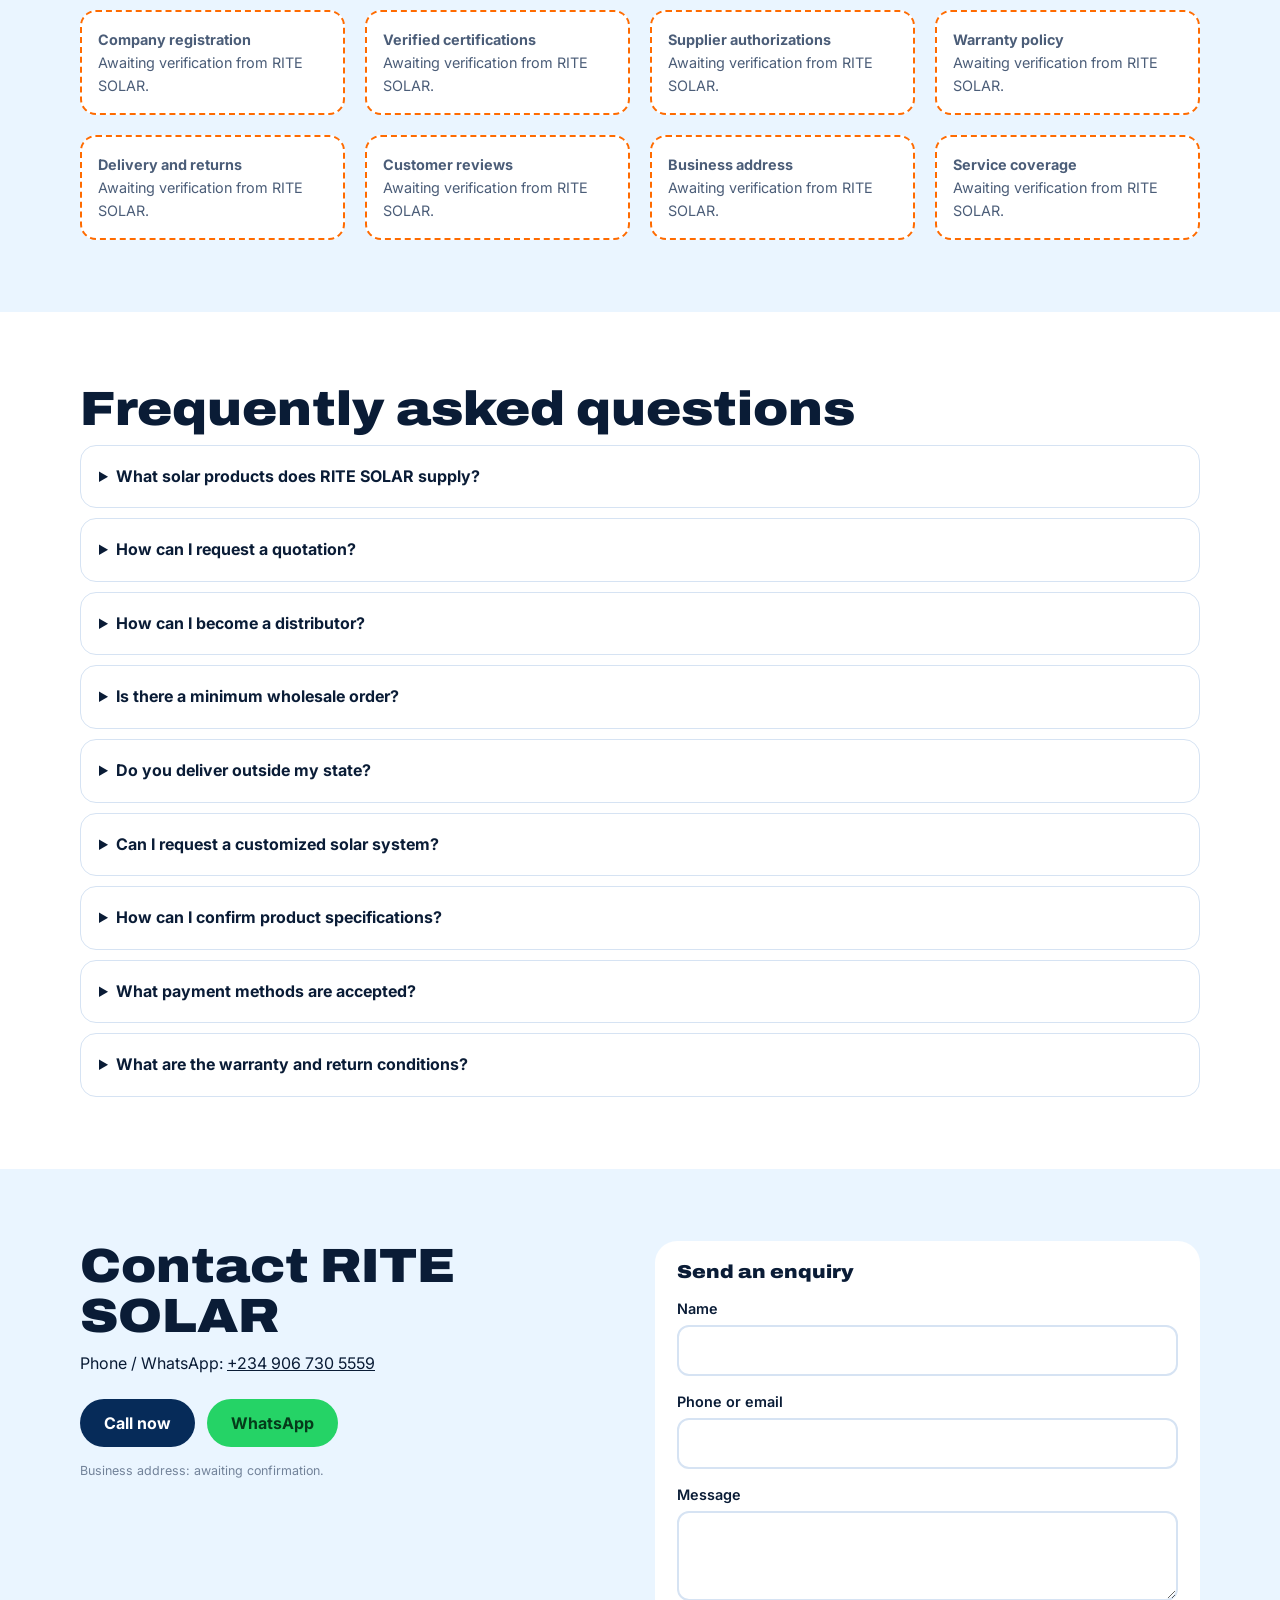
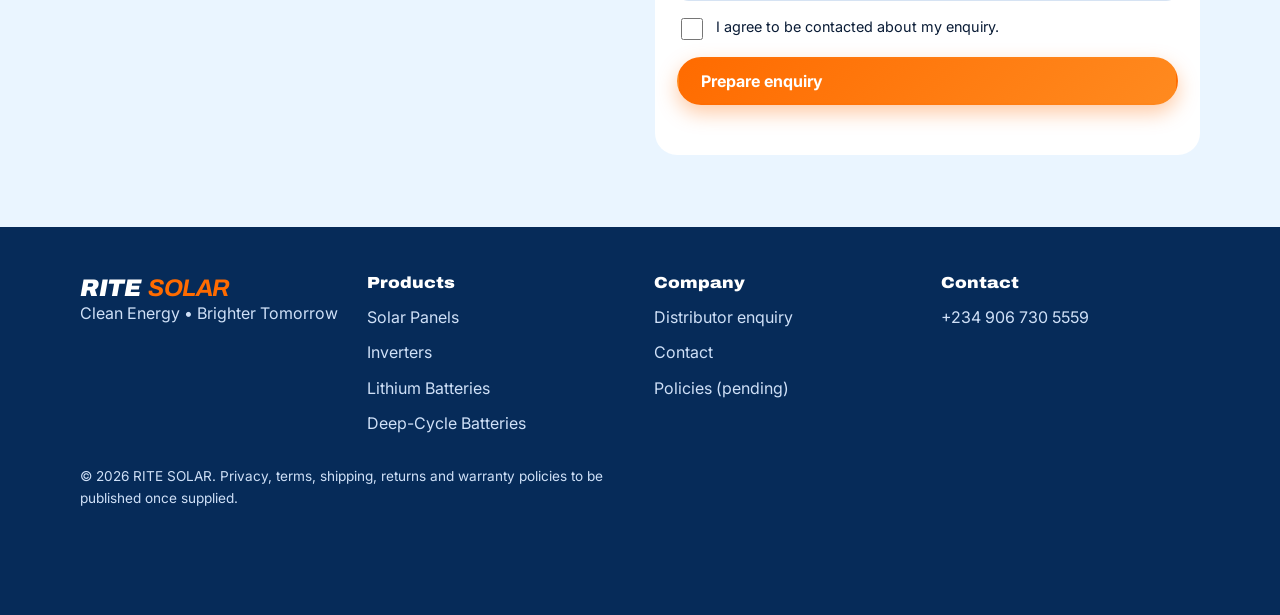
==== commit 8649c33e: "Add files via upload" ====
--- a/index.html
+++ b/index.html
@@ -152,7 +152,8 @@
 
 <section class="sec-sky" id="catalogue"><div class="wrap">
 <h2>Product catalogue</h2>
-<p>Demonstration entries only. No prices or stock are shown until RITE SOLAR confirms them.</p>
+<p>Typical specifications. Prices and stock are confirmed by RITE SOLAR when you request a quote.</p>
+<div style="display:grid;gap:10px;grid-template-columns:repeat(auto-fit,minmax(200px,1fr));margin-top:16px"><label>Search products<input id="sq" type="search" placeholder="e.g. 48V, inverter, 200Ah"></label><label>Sort by<select id="ss"><option value="n">Name A to Z</option><option value="c">Category</option><option value="o">Newest first</option><option value="pa" hidden id="spa">Price: low to high</option><option value="pd" hidden id="spd">Price: high to low</option></select></label></div>
 <div class="filters" id="filters" role="group" aria-label="Filter by category"></div>
 <div class="grid" id="plist" aria-live="polite"></div>
 </div></section>
@@ -263,18 +264,23 @@
 $("#cats").innerHTML=CATS.map(function(c){return'<article class="card tilt"><div class="img">'+svg(c[1])+'</div><h3>'+c[0]+'</h3><p>'+c[2]+'</p><div class="row"><a class="btn b-or" href="#catalogue" data-f="'+(FMAP[c[0]]||c[0])+'">View Products</a><a class="btn b-gh" target="_blank" rel="noopener" href="'+wa("Hello RITE SOLAR, I would like pricing for "+c[0]+".")+'">Request Pricing</a></div></article>'}).join("");
 /* DEMO catalogue: edit this array to replace with real inventory */
 var P=[
-{id:"d1",n:"Demo Solar Panel",c:"Solar Panels",i:"panel",s:["Capacity: to be confirmed","Type: to be confirmed"]},
-{id:"d2",n:"Demo Hybrid Inverter",c:"Inverters",i:"inv",s:["Rating: to be confirmed","Voltage: to be confirmed"]},
-{id:"d3",n:"Demo LiFePO4 Battery Pack",c:"Lithium Batteries",i:"bat",s:["Chemistry: LiFePO4","Capacity: to be confirmed"]},
-{id:"d4",n:"Demo Deep-Cycle Gel Battery",c:"Deep-Cycle Batteries",i:"gel",s:["Type: gel","Capacity: to be confirmed"]},
-{id:"d5",n:"Demo Home Solar System",c:"Complete Systems",i:"sys",s:["Components: to be confirmed"]},
-{id:"d6",n:"Demo Mounting & Cable Kit",c:"Accessories",i:"acc",s:["Contents: to be confirmed"]}];
+{id:"p1",n:"550W Mono Solar Panel",c:"Solar Panels",i:"panel",s:["Power: 550W","Type: monocrystalline","Typical use: homes, businesses"]},
+{id:"p2",n:"200W Mono Solar Panel",c:"Solar Panels",i:"panel",s:["Power: 200W","Type: monocrystalline","Typical use: small systems"]},
+{id:"p3",n:"5kW Hybrid Solar Inverter",c:"Inverters",i:"inv",s:["Output: 5kW","Battery voltage: 48V","Includes MPPT solar charger"]},
+{id:"p4",n:"3kW Hybrid Solar Inverter",c:"Inverters",i:"inv",s:["Output: 3kW","Battery voltage: 24V","Includes MPPT solar charger"]},
+{id:"p5",n:"LiFePO4 Battery 25.6V 200Ah",c:"Lithium Batteries",i:"bat",s:["Voltage: 25.6V","Capacity: 200Ah (5.12kWh)","Chemistry: LiFePO4"]},
+{id:"p6",n:"LiFePO4 Rack Battery 48V 100Ah",c:"Lithium Batteries",i:"bat",s:["Voltage: 48V","Capacity: 100Ah (about 5kWh)","Chemistry: LiFePO4"]},
+{id:"p7",n:"Deep-Cycle Gel Battery 12V 200Ah",c:"Deep-Cycle Batteries",i:"gel",s:["Voltage: 12V","Capacity: 200Ah","Type: gel"]},
+{id:"p8",n:"5kW Home Solar System",c:"Complete Systems",i:"sys",s:["Inverter, batteries and panels sized to your load","Final size confirmed by sales"]},
+{id:"p9",n:"Solar Mounting & Cable Kit",c:"Accessories",i:"acc",s:["Rails, clamps and solar cable","Contents confirmed by sales"]}];
+var NOTE="Typical specifications only. Models, brands and exact ratings are confirmed by RITE SOLAR when you enquire.";
 var cur="All",cats=["All","Solar Panels","Inverters","Lithium Batteries","Deep-Cycle Batteries","Complete Systems","Accessories"];
 function rf(){$("#filters").innerHTML=cats.map(function(c){return'<button class="chip" aria-pressed="'+(c==cur)+'" data-c="'+c+'">'+c+'</button>'}).join("");$$(".chip").forEach(function(b){b.onclick=function(){cur=b.dataset.c;rf();rp()}})}
-function rp(){var l=P.filter(function(p){return cur=="All"||p.c==cur});$("#plist").innerHTML=l.length?l.map(function(p){return'<article class="card tilt"><span class="tag">Demo product</span><div class="img">'+svg(p.i)+'</div><h3>'+p.n+'</h3><p>'+p.c+'. Price: Request a Quote</p><ul class="spec">'+p.s.map(function(x){return"<li>"+x+"</li>"}).join("")+'</ul><div class="row"><button class="btn b-nv" data-d="'+p.id+'">View Details</button><button class="btn b-or" data-a="'+p.id+'">Add to quote</button><a class="btn b-wa" target="_blank" rel="noopener" href="'+wa("Hello RITE SOLAR, I am interested in "+p.n+". Please send me the specifications, current price and availability.")+'">Enquire on WhatsApp</a></div></article>'}).join(""):"<p>No products in this category yet. Ask us on WhatsApp.</p>";
+function rp(){var q=($("#sq").value||"").toLowerCase().trim(),so=$("#ss").value;var hp=P.some(function(p){return p.p});$("#spa").hidden=$("#spd").hidden=!hp;var l=P.filter(function(p){return(cur=="All"||p.c==cur)&&(!q||(p.n+" "+p.c+" "+p.s.join(" ")).toLowerCase().indexOf(q)>-1)});
+if(so=="n")l.sort(function(a,b){return a.n.localeCompare(b.n)});else if(so=="c")l.sort(function(a,b){return a.c.localeCompare(b.c)||a.n.localeCompare(b.n)});else if(so=="o")l.reverse();else if(so=="pa"||so=="pd")l.sort(function(a,b){var d=(a.p||1e15)-(b.p||1e15);return so=="pa"?d:-d});$("#plist").innerHTML=l.length?l.map(function(p){return'<article class="card tilt"><div class="img">'+svg(p.i)+'</div><h3>'+p.n+'</h3><p>'+p.c+'. Price: Request a Quote</p><ul class="spec">'+p.s.map(function(x){return"<li>"+x+"</li>"}).join("")+'</ul><div class="row"><button class="btn b-nv" data-d="'+p.id+'">View Details</button><button class="btn b-or" data-a="'+p.id+'">Add to quote</button><a class="btn b-wa" target="_blank" rel="noopener" href="'+wa("Hello RITE SOLAR, I am interested in "+p.n+". Please send me the specifications, current price and availability.")+'">Enquire on WhatsApp</a></div></article>'}).join(""):"<p>No products in this category yet. Ask us on WhatsApp.</p>";
 $$("[data-a]").forEach(function(b){b.onclick=function(){add(b.dataset.a)}});$$("[data-d]").forEach(function(b){b.onclick=function(){det(b.dataset.d)}})}
 $$("[data-f]").forEach(function(a){a.addEventListener("click",function(){cur=a.dataset.f;rf();rp()})});
-function det(id){var p=P.filter(function(x){return x.id==id})[0];$("#dbody").innerHTML='<button class="x" onclick="this.closest(\'dialog\').close()" aria-label="Close">×</button><div class="img card" style="height:180px">'+svg(p.i)+'</div><h3>'+p.n+'</h3><p>'+p.c+'. Demonstration entry: specifications, price and availability to be confirmed by RITE SOLAR.</p><ul class="spec">'+p.s.map(function(x){return"<li>"+x+"</li>"}).join("")+'</ul><div style="display:flex;gap:8px;flex-wrap:wrap"><button class="btn b-or" id="da">Add to quote</button><a class="btn b-wa" target="_blank" rel="noopener" href="'+wa("Hello RITE SOLAR, I am interested in "+p.n+". Please send me the specifications, current price and availability.")+'">Enquire on WhatsApp</a></div>';$("#da").onclick=function(){add(id);$("#dlg").close()};$("#dlg").showModal()}
+function det(id){var p=P.filter(function(x){return x.id==id})[0];$("#dbody").innerHTML='<button class="x" onclick="this.closest(\'dialog\').close()" aria-label="Close">×</button><div class="img card" style="height:180px">'+svg(p.i)+'</div><h3>'+p.n+'</h3><p>'+p.c+'. '+NOTE+'</p><ul class="spec">'+p.s.map(function(x){return"<li>"+x+"</li>"}).join("")+'</ul><div style="display:flex;gap:8px;flex-wrap:wrap"><button class="btn b-or" id="da">Add to quote</button><a class="btn b-wa" target="_blank" rel="noopener" href="'+wa("Hello RITE SOLAR, I am interested in "+p.n+". Please send me the specifications, current price and availability.")+'">Enquire on WhatsApp</a></div>';$("#da").onclick=function(){add(id);$("#dlg").close()};$("#dlg").showModal()}
 /* quote cart */
 var Q={};try{Q=JSON.parse(localStorage.getItem("rs_q")||"{}")}catch(e){}
 function sv(){try{localStorage.setItem("rs_q",JSON.stringify(Q))}catch(e){}$("#cc").textContent=Object.keys(Q).reduce(function(a,k){return a+Q[k]},0)}
@@ -304,7 +310,7 @@
 fm("#dform","#derr","#dok","I would like to apply to become a distributor.");fm("#cform","#cerr","#cok","I have an enquiry.");
 /* tilt on fine pointers */
 if(matchMedia("(hover:hover) and (pointer:fine)").matches&&!matchMedia("(prefers-reduced-motion:reduce)").matches){document.addEventListener("pointermove",function(e){var c=e.target.closest&&e.target.closest(".tilt");$$(".tilt").forEach(function(x){if(x!==c)x.style.transform=""});if(!c)return;var r=c.getBoundingClientRect(),px=(e.clientX-r.left)/r.width-.5,py=(e.clientY-r.top)/r.height-.5;c.style.transform="perspective(800px) rotateY("+px*8+"deg) rotateX("+-py*8+"deg)"})}
-rf();rp();sv();
+$("#sq").oninput=rp;$("#ss").onchange=rp;rf();rp();sv();
 })();
 </script>
 </body>
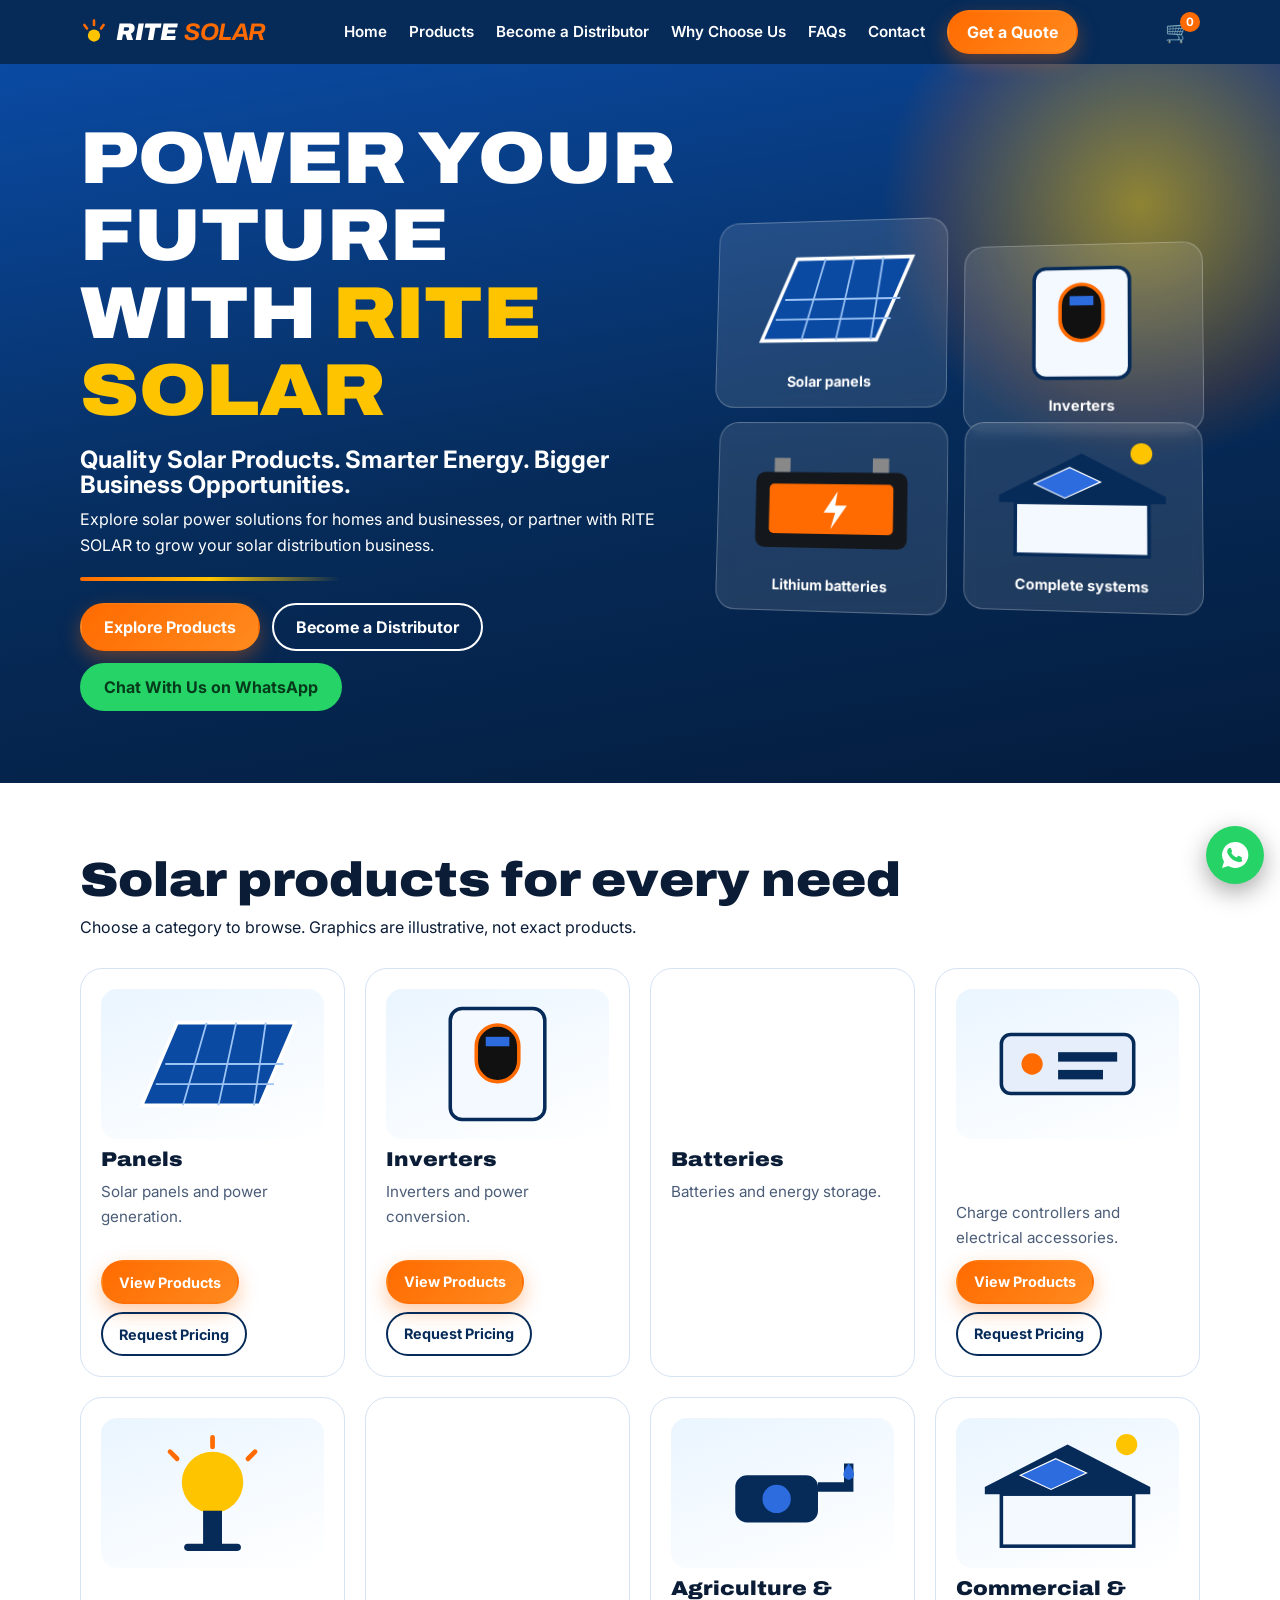
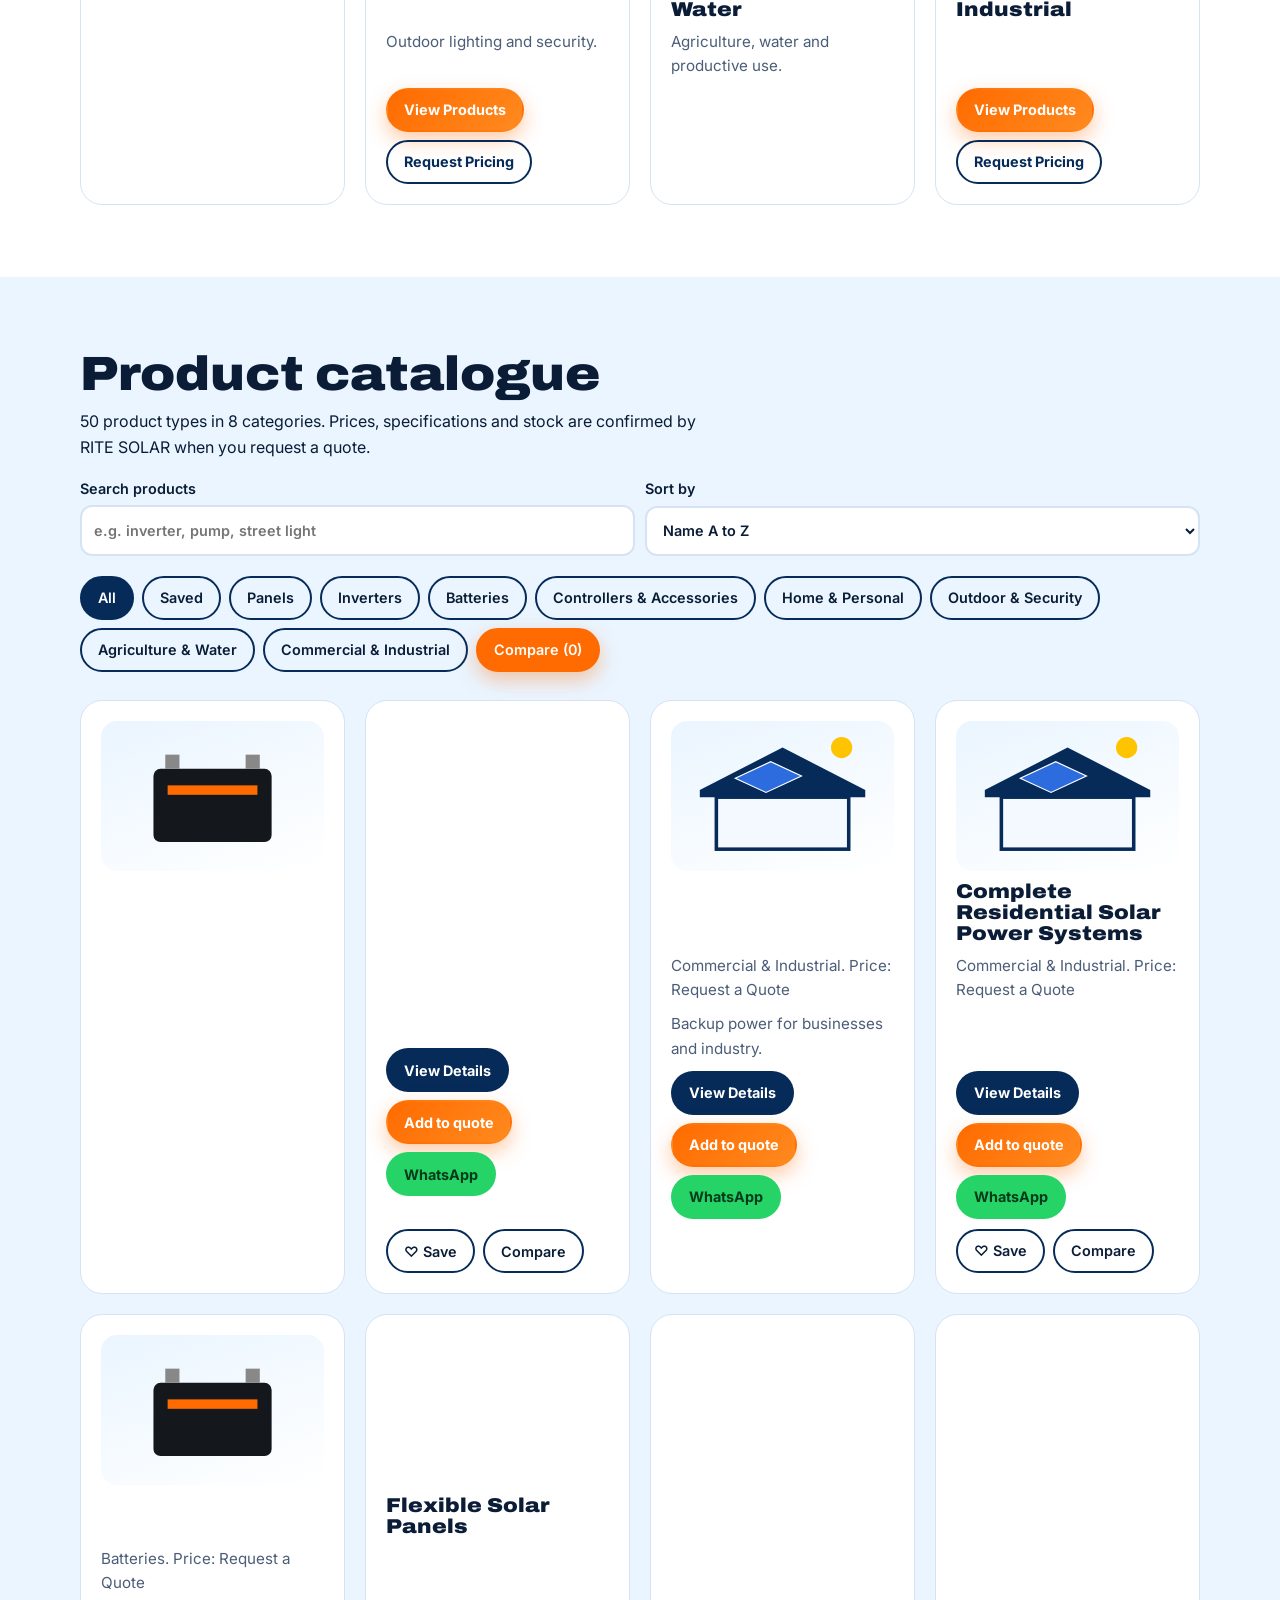
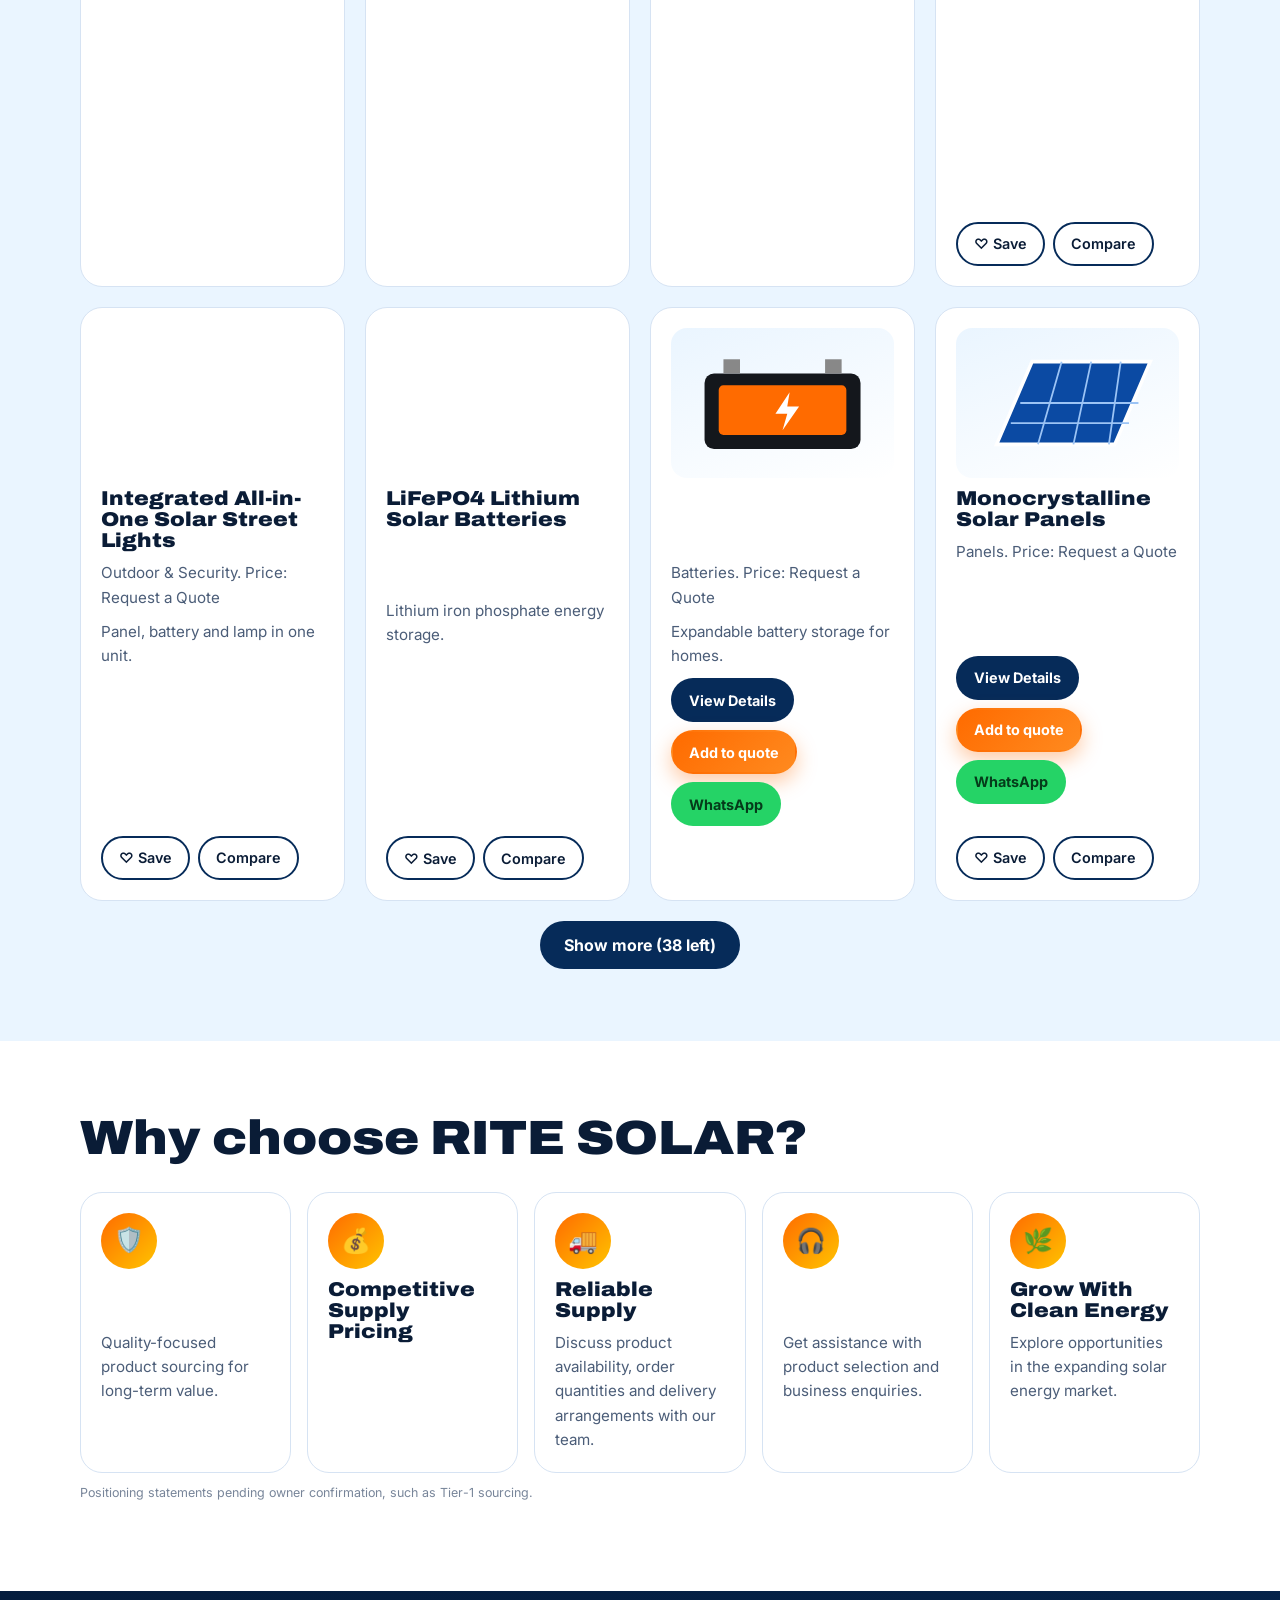
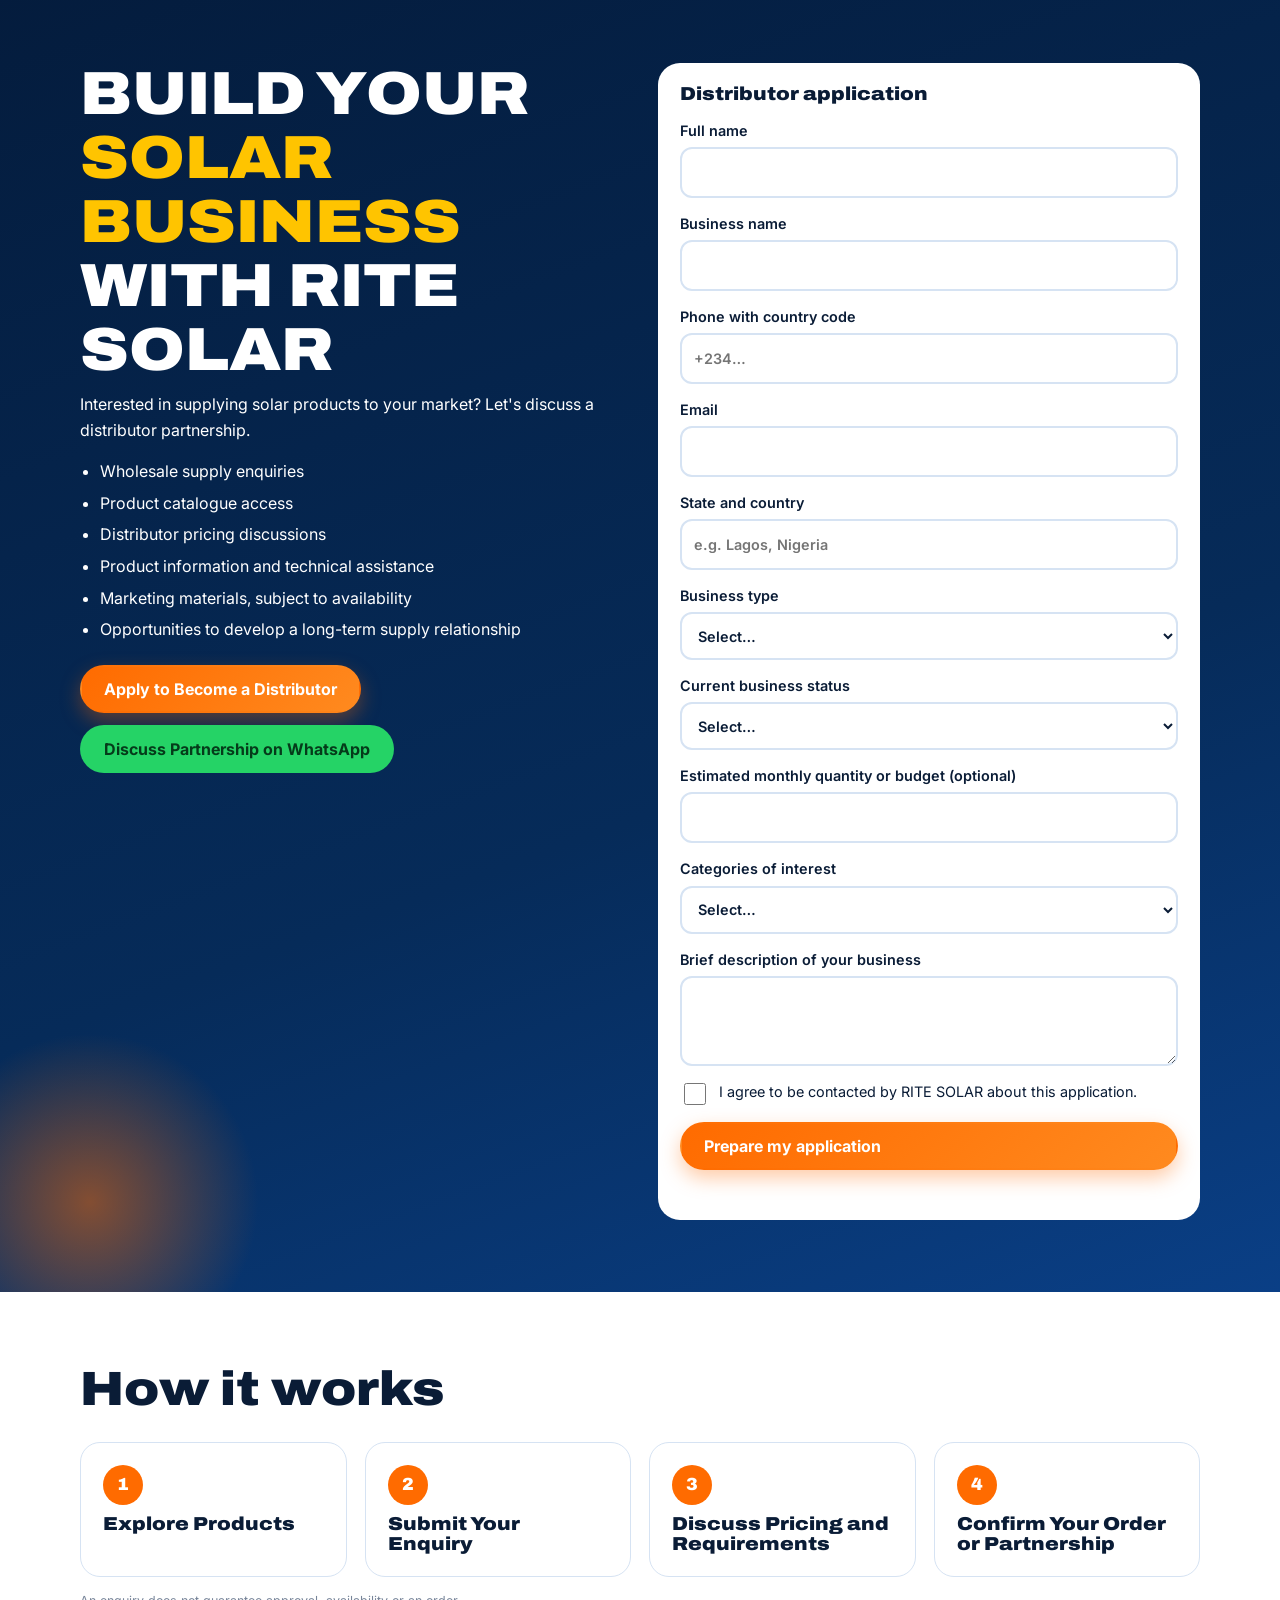
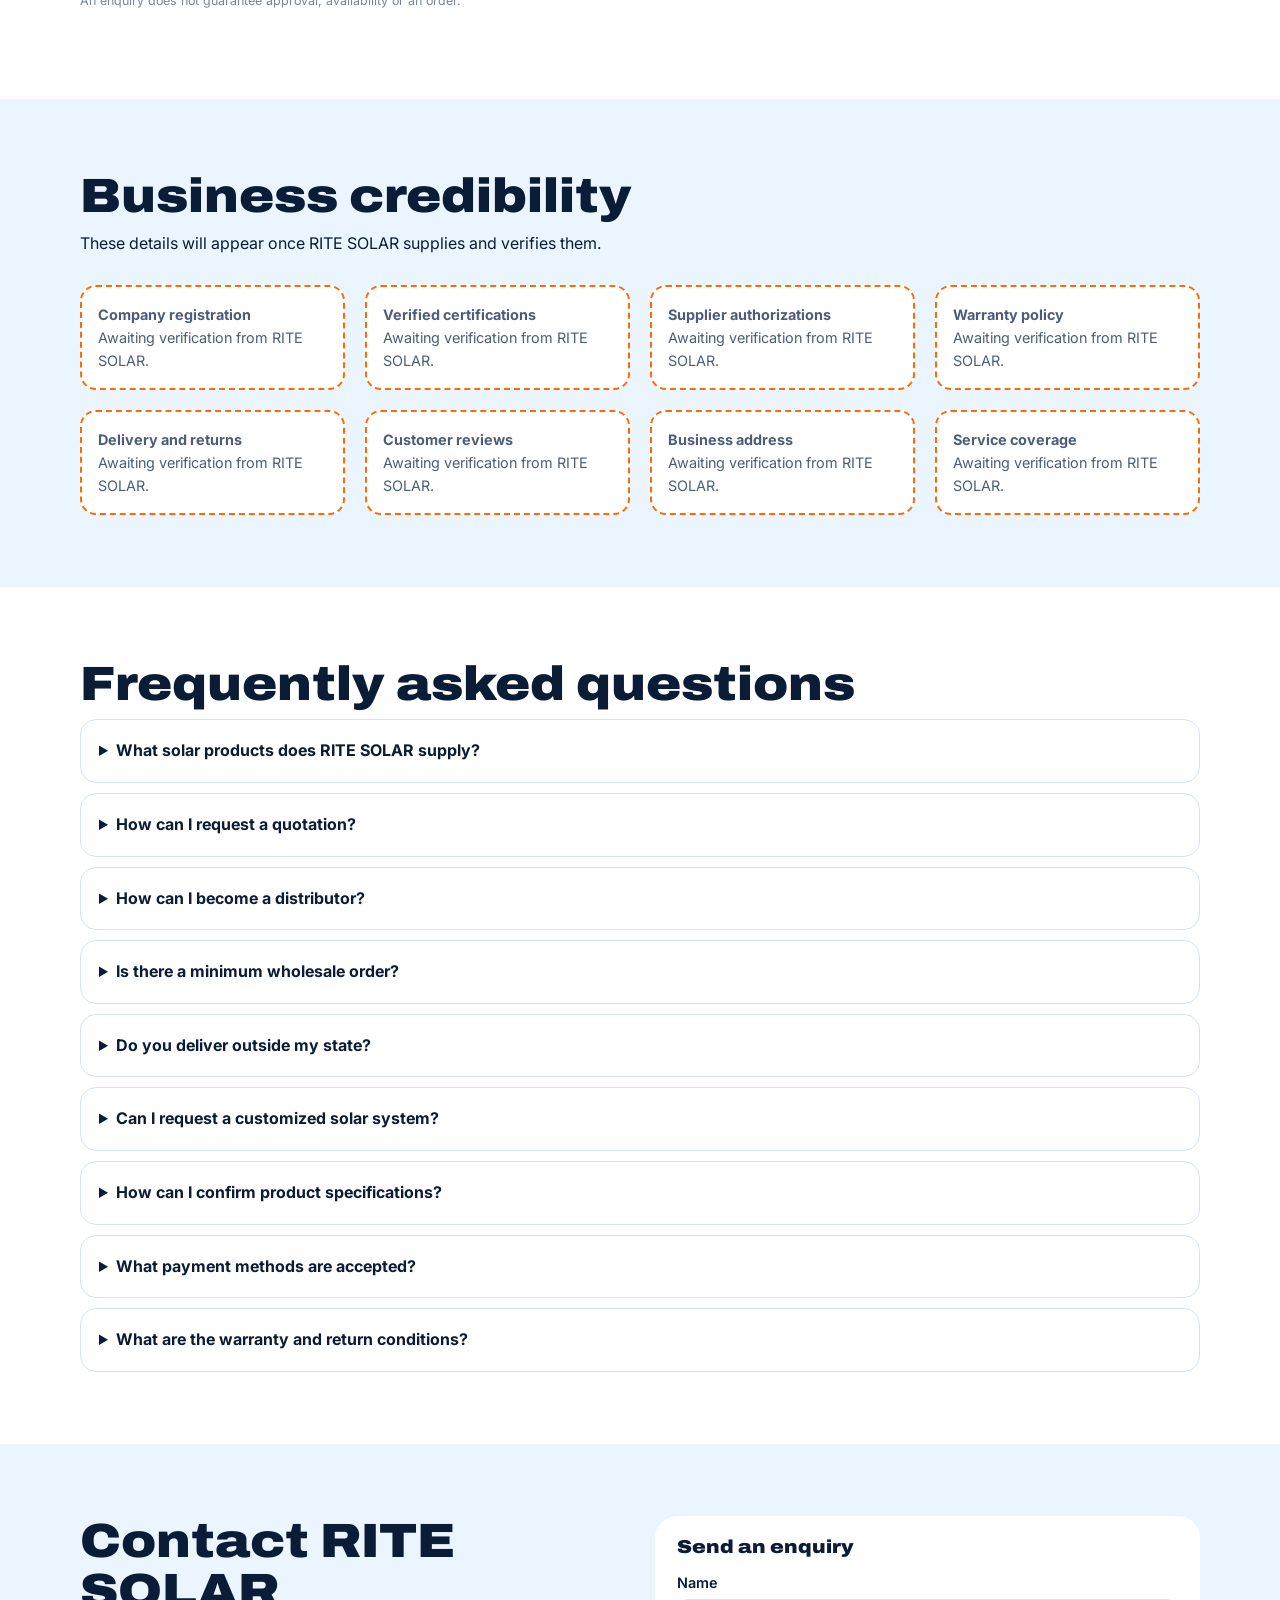
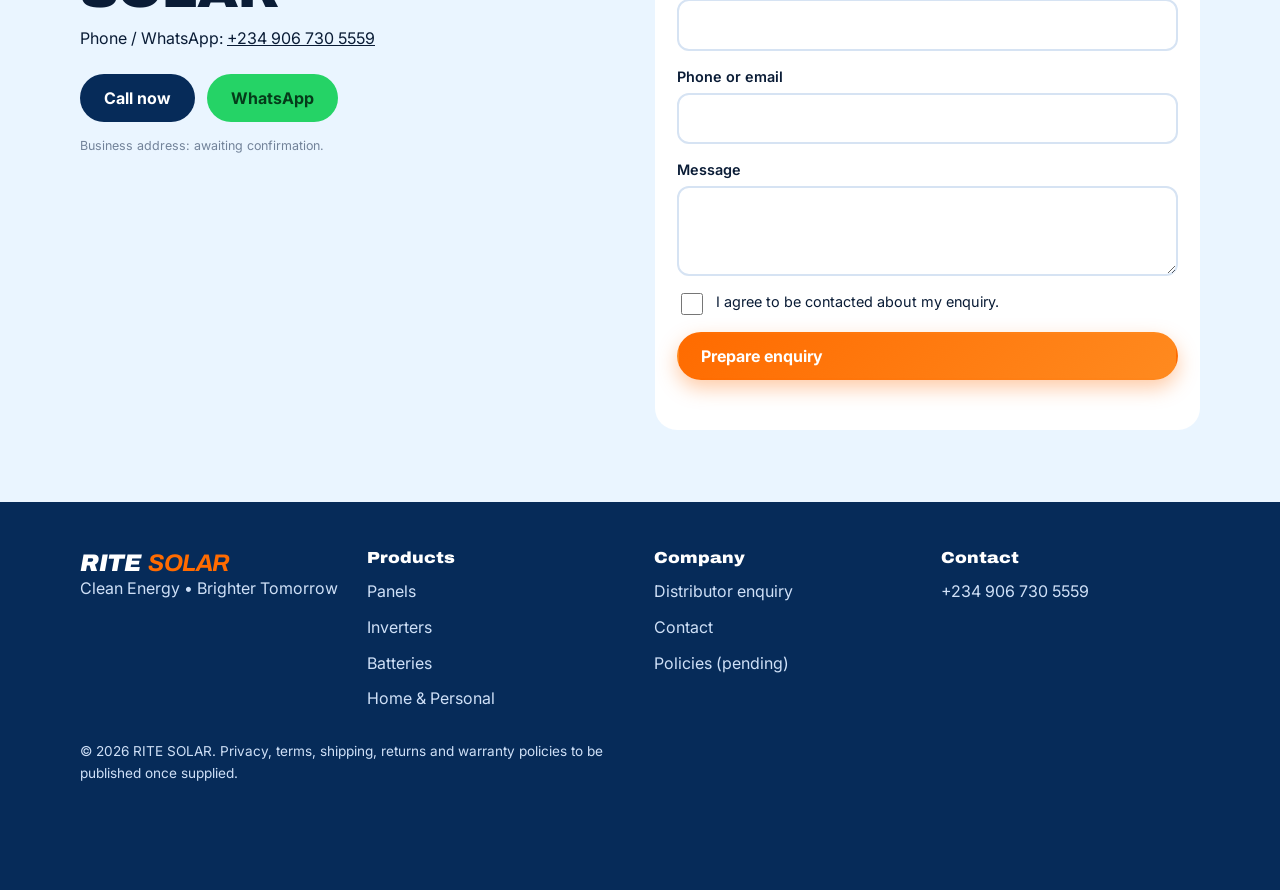
==== commit f3cdf5a9: "Add files via upload" ====
--- a/index.html
+++ b/index.html
@@ -152,8 +152,8 @@
 
 <section class="sec-sky" id="catalogue"><div class="wrap">
 <h2>Product catalogue</h2>
-<p>Typical specifications. Prices and stock are confirmed by RITE SOLAR when you request a quote.</p>
-<div style="display:grid;gap:10px;grid-template-columns:repeat(auto-fit,minmax(200px,1fr));margin-top:16px"><label>Search products<input id="sq" type="search" placeholder="e.g. 48V, inverter, 200Ah"></label><label>Sort by<select id="ss"><option value="n">Name A to Z</option><option value="c">Category</option><option value="o">Newest first</option><option value="pa" hidden id="spa">Price: low to high</option><option value="pd" hidden id="spd">Price: high to low</option></select></label></div>
+<p>50 product types in 8 categories. Prices, specifications and stock are confirmed by RITE SOLAR when you request a quote.</p>
+<div style="display:grid;gap:10px;grid-template-columns:repeat(auto-fit,minmax(200px,1fr));margin-top:16px"><label>Search products<input id="sq" type="search" placeholder="e.g. inverter, pump, street light"></label><label>Sort by<select id="ss"><option value="n">Name A to Z</option><option value="c">Category</option><option value="pa" hidden id="spa">Price: low to high</option><option value="pd" hidden id="spd">Price: high to low</option></select></label></div>
 <div class="filters" id="filters" role="group" aria-label="Filter by category"></div>
 <div class="grid" id="plist" aria-live="polite"></div>
 </div></section>
@@ -229,7 +229,7 @@
 
 <footer><div class="wrap fg">
 <div><div class="logo" style="color:#fff">RITE <b>SOLAR</b></div><p>Clean Energy • Brighter Tomorrow</p></div>
-<div><h3>Products</h3><a href="#catalogue" data-f="Solar Panels">Solar Panels</a><a href="#catalogue" data-f="Inverters">Inverters</a><a href="#catalogue" data-f="Lithium Batteries">Lithium Batteries</a><a href="#catalogue" data-f="Deep-Cycle Batteries">Deep-Cycle Batteries</a></div>
+<div><h3>Products</h3><a href="#catalogue" data-f="Panels">Panels</a><a href="#catalogue" data-f="Inverters">Inverters</a><a href="#catalogue" data-f="Batteries">Batteries</a><a href="#catalogue" data-f="Home &amp; Personal">Home &amp; Personal</a></div>
 <div><h3>Company</h3><a href="#distributor">Distributor enquiry</a><a href="#contact">Contact</a><a href="#trust">Policies (pending)</a></div>
 <div><h3>Contact</h3><a href="tel:+2349067305559">+234 906 730 5559</a></div>
 </div><div class="wrap"><p style="margin-top:24px;font-size:.85rem">© <span id="yr"></span> RITE SOLAR. Privacy, terms, shipping, returns and warranty policies to be published once supplied.</p></div></footer>
@@ -259,28 +259,30 @@
 if(t=="sys")return'<svg viewBox="0 0 160 110" role="img" aria-label="Illustrative solar system"><path d="M10 50 80 14l70 36v6H10z" fill="'+n+'"/><rect x="24" y="56" width="112" height="44" fill="#f4f8ff" stroke="'+n+'" stroke-width="3"/><path d="M40 40 L70 26 L96 38 L66 52Z" fill="#2d6cdf" stroke="#fff"/><circle cx="130" cy="14" r="9" fill="#FFC400"/></svg>';
 return'<svg viewBox="0 0 160 110" role="img" aria-label="Illustrative accessories"><rect x="24" y="30" width="112" height="50" rx="8" fill="#e6eefb" stroke="'+n+'" stroke-width="3"/><circle cx="50" cy="55" r="9" fill="'+o+'"/><rect x="72" y="45" width="50" height="8" fill="'+n+'"/><rect x="72" y="60" width="38" height="8" fill="'+n+'"/></svg>'}
 $$(".stage .pc").forEach(function(e){var t=e.dataset.t;e.innerHTML=svg(t)+({panel:"Solar panels",inv:"Inverters",bat:"Lithium batteries",sys:"Complete systems"})[t]});
-var CATS=[["Solar Panels","panel","Capture sunlight for homes and businesses."],["Inverters","inv","Convert stored power into usable electricity."],["Lithium Batteries","bat","Store energy with a compact footprint."],["Deep-Cycle Batteries","gel","Dependable storage for backup and off-grid use."],["Complete Solar Systems","sys","Matched panels, inverter and storage, sized to your load."],["Solar Accessories","acc","Cables, mounts, breakers and connectors."]];
-var FMAP={"Complete Solar Systems":"Complete Systems","Solar Accessories":"Accessories"};
-$("#cats").innerHTML=CATS.map(function(c){return'<article class="card tilt"><div class="img">'+svg(c[1])+'</div><h3>'+c[0]+'</h3><p>'+c[2]+'</p><div class="row"><a class="btn b-or" href="#catalogue" data-f="'+(FMAP[c[0]]||c[0])+'">View Products</a><a class="btn b-gh" target="_blank" rel="noopener" href="'+wa("Hello RITE SOLAR, I would like pricing for "+c[0]+".")+'">Request Pricing</a></div></article>'}).join("");
-/* DEMO catalogue: edit this array to replace with real inventory */
-var P=[
-{id:"p1",n:"550W Mono Solar Panel",c:"Solar Panels",i:"panel",s:["Power: 550W","Type: monocrystalline","Typical use: homes, businesses"]},
-{id:"p2",n:"200W Mono Solar Panel",c:"Solar Panels",i:"panel",s:["Power: 200W","Type: monocrystalline","Typical use: small systems"]},
-{id:"p3",n:"5kW Hybrid Solar Inverter",c:"Inverters",i:"inv",s:["Output: 5kW","Battery voltage: 48V","Includes MPPT solar charger"]},
-{id:"p4",n:"3kW Hybrid Solar Inverter",c:"Inverters",i:"inv",s:["Output: 3kW","Battery voltage: 24V","Includes MPPT solar charger"]},
-{id:"p5",n:"LiFePO4 Battery 25.6V 200Ah",c:"Lithium Batteries",i:"bat",s:["Voltage: 25.6V","Capacity: 200Ah (5.12kWh)","Chemistry: LiFePO4"]},
-{id:"p6",n:"LiFePO4 Rack Battery 48V 100Ah",c:"Lithium Batteries",i:"bat",s:["Voltage: 48V","Capacity: 100Ah (about 5kWh)","Chemistry: LiFePO4"]},
-{id:"p7",n:"Deep-Cycle Gel Battery 12V 200Ah",c:"Deep-Cycle Batteries",i:"gel",s:["Voltage: 12V","Capacity: 200Ah","Type: gel"]},
-{id:"p8",n:"5kW Home Solar System",c:"Complete Systems",i:"sys",s:["Inverter, batteries and panels sized to your load","Final size confirmed by sales"]},
-{id:"p9",n:"Solar Mounting & Cable Kit",c:"Accessories",i:"acc",s:["Rails, clamps and solar cable","Contents confirmed by sales"]}];
-var NOTE="Typical specifications only. Models, brands and exact ratings are confirmed by RITE SOLAR when you enquire.";
-var cur="All",cats=["All","Solar Panels","Inverters","Lithium Batteries","Deep-Cycle Batteries","Complete Systems","Accessories"];
-function rf(){$("#filters").innerHTML=cats.map(function(c){return'<button class="chip" aria-pressed="'+(c==cur)+'" data-c="'+c+'">'+c+'</button>'}).join("");$$(".chip").forEach(function(b){b.onclick=function(){cur=b.dataset.c;rf();rp()}})}
-function rp(){var q=($("#sq").value||"").toLowerCase().trim(),so=$("#ss").value;var hp=P.some(function(p){return p.p});$("#spa").hidden=$("#spd").hidden=!hp;var l=P.filter(function(p){return(cur=="All"||p.c==cur)&&(!q||(p.n+" "+p.c+" "+p.s.join(" ")).toLowerCase().indexOf(q)>-1)});
-if(so=="n")l.sort(function(a,b){return a.n.localeCompare(b.n)});else if(so=="c")l.sort(function(a,b){return a.c.localeCompare(b.c)||a.n.localeCompare(b.n)});else if(so=="o")l.reverse();else if(so=="pa"||so=="pd")l.sort(function(a,b){var d=(a.p||1e15)-(b.p||1e15);return so=="pa"?d:-d});$("#plist").innerHTML=l.length?l.map(function(p){return'<article class="card tilt"><div class="img">'+svg(p.i)+'</div><h3>'+p.n+'</h3><p>'+p.c+'. Price: Request a Quote</p><ul class="spec">'+p.s.map(function(x){return"<li>"+x+"</li>"}).join("")+'</ul><div class="row"><button class="btn b-nv" data-d="'+p.id+'">View Details</button><button class="btn b-or" data-a="'+p.id+'">Add to quote</button><a class="btn b-wa" target="_blank" rel="noopener" href="'+wa("Hello RITE SOLAR, I am interested in "+p.n+". Please send me the specifications, current price and availability.")+'">Enquire on WhatsApp</a></div></article>'}).join(""):"<p>No products in this category yet. Ask us on WhatsApp.</p>";
-$$("[data-a]").forEach(function(b){b.onclick=function(){add(b.dataset.a)}});$$("[data-d]").forEach(function(b){b.onclick=function(){det(b.dataset.d)}})}
-$$("[data-f]").forEach(function(a){a.addEventListener("click",function(){cur=a.dataset.f;rf();rp()})});
-function det(id){var p=P.filter(function(x){return x.id==id})[0];$("#dbody").innerHTML='<button class="x" onclick="this.closest(\'dialog\').close()" aria-label="Close">×</button><div class="img card" style="height:180px">'+svg(p.i)+'</div><h3>'+p.n+'</h3><p>'+p.c+'. '+NOTE+'</p><ul class="spec">'+p.s.map(function(x){return"<li>"+x+"</li>"}).join("")+'</ul><div style="display:flex;gap:8px;flex-wrap:wrap"><button class="btn b-or" id="da">Add to quote</button><a class="btn b-wa" target="_blank" rel="noopener" href="'+wa("Hello RITE SOLAR, I am interested in "+p.n+". Please send me the specifications, current price and availability.")+'">Enquire on WhatsApp</a></div>';$("#da").onclick=function(){add(id);$("#dlg").close()};$("#dlg").showModal()}
+var svg0=svg;svg=function(t){var n="#062B59",o="#FF6B00";
+if(t=="lamp")return'<svg viewBox="0 0 160 110" role="img" aria-label="Illustrative solar light"><circle cx="80" cy="46" r="26" fill="#FFC400"/><rect x="72" y="70" width="16" height="30" fill="'+n+'"/><rect x="56" y="98" width="48" height="6" rx="3" fill="'+n+'"/><path d="M80 8v8M44 20l6 6M116 20l-6 6" stroke="'+o+'" stroke-width="4" stroke-linecap="round"/></svg>';
+if(t=="pump")return'<svg viewBox="0 0 160 110" role="img" aria-label="Illustrative water pump"><rect x="40" y="40" width="70" height="40" rx="10" fill="'+n+'"/><circle cx="75" cy="60" r="12" fill="#2d6cdf"/><path d="M110 50h26v-20" stroke="'+n+'" stroke-width="8" fill="none"/><path d="M136 30c-6 8-6 12 0 14 6-2 6-6 0-14z" fill="#2d6cdf"/></svg>';
+return svg0(t)};
+var CT=[["Panels","Solar panels and power generation","panel"],["Inverters","Inverters and power conversion","inv"],["Batteries","Batteries and energy storage","bat"],["Controllers & Accessories","Charge controllers and electrical accessories","acc"],["Home & Personal","Home and personal solar electronics","lamp"],["Outdoor & Security","Outdoor lighting and security","lamp"],["Agriculture & Water","Agriculture, water and productive use","pump"],["Commercial & Industrial","Commercial, industrial and specialized solutions","sys"]];
+var ICON=["panel","inv","bat","acc","lamp","lamp","pump","sys"];
+var RAW="0|Monocrystalline Solar Panels|Common choice for rooftop and ground systems\n0|Bifacial Solar Panels|Panels that collect light on both sides\n0|Flexible Solar Panels|Lightweight panels for curved or light surfaces\n0|Portable Folding Solar Panels|Foldable panels for travel and backup\n0|Solar Panel Kits with Mounting Accessories|Panels supplied with mounting hardware\n1|Pure Sine Wave Solar Inverters|Clean power for sensitive electronics\n1|Hybrid Solar Inverters|Work with solar, batteries and the grid\n1|Off-Grid Solar Inverters|For homes and sites without grid power\n1|Grid-Tied Solar Inverters|Feed solar power into the grid\n1|Solar Microinverters|Panel-level power conversion\n2|LiFePO4 Lithium Solar Batteries|Lithium iron phosphate energy storage\n2|Deep-Cycle Gel Solar Batteries|Sealed gel batteries for daily cycling\n2|AGM Solar Storage Batteries|Sealed lead-acid batteries for solar storage\n2|Modular Home Energy Storage Systems|Expandable battery storage for homes\n2|Portable Solar Power Stations|Battery power stations with solar input\n3|MPPT Solar Charge Controllers|Charge controllers with maximum power point tracking\n3|PWM Solar Charge Controllers|Simple pulse-width modulation controllers\n3|Solar DC Circuit Breakers and Isolators|Protect and isolate DC solar circuits\n3|Solar Surge Protection Devices|Protect equipment from voltage surges\n3|Solar Combiner Boxes|Combine solar strings into one output\n4|Solar Home Lighting Kits|Lights with a solar panel for the home\n4|Solar Lanterns|Portable rechargeable solar lights\n4|Solar-Powered Ceiling Fans|Ceiling fans designed for solar power\n4|Solar-Powered Standing Fans|Standing fans designed for solar power\n4|Solar Phone and USB Charging Kits|Charge phones and small devices from the sun\n4|Solar-Powered Televisions|Televisions designed for solar power\n4|Solar-Powered Refrigerators and Freezers|Cooling appliances designed for solar power\n4|Solar-Powered Air Conditioners|Air conditioners designed for solar power\n4|Solar-Powered Wi-Fi Routers and Modem Backup Systems|Keep internet equipment running during outages\n4|Solar-Powered Emergency Lights|Backup lighting for power cuts\n5|Integrated All-in-One Solar Street Lights|Panel, battery and lamp in one unit\n5|Split-Type Solar Street Lights|Separate panel and lamp for flexible placement\n5|Solar Floodlights|Bright outdoor lighting powered by solar\n5|Solar Garden and Landscape Lights|Decorative outdoor solar lighting\n5|Solar-Powered Security Cameras|Cameras powered by solar for remote sites\n6|Solar Water Pumping Systems|Complete solar pumping solutions\n6|Solar-Powered Submersible Borehole Pumps|Pumps for boreholes and deep wells\n6|Solar-Powered Surface Water Pumps|Pumps for ponds, tanks and rivers\n6|Solar Irrigation Pump Controllers|Controllers for solar irrigation pumps\n6|Solar-Powered Drip Irrigation Kits|Water-saving irrigation with solar power\n6|Solar-Powered Poultry Brooder and Heating Systems|Warmth for chicks using solar power\n6|Solar-Powered Livestock Watering Systems|Water supply for animals using solar power\n6|Solar Crop-Drying Systems|Dry crops using solar energy\n7|Complete Residential Solar Power Systems|Matched panels, inverter and storage for homes\n7|Commercial and Industrial Solar Backup Systems|Backup power for businesses and industry\n7|Solar-Powered Cold Rooms|Cold storage powered by solar\n7|Solar-Powered CCTV and Remote Monitoring Kits|Remote monitoring powered by solar\n7|Solar-Powered Telecom Tower Backup Systems|Backup power for telecom sites\n7|Solar-Powered Electric Fencing Systems|Electric fence energizers powered by solar\n7|Solar-Powered Traffic and Warning Signal Systems|Signals and warning lights powered by solar";
+var P=RAW.split("\n").map(function(l,k){var a=l.split("|"),c=+a[0];return{id:"p"+(k+1),slug:a[1].toLowerCase().replace(/[^a-z0-9]+/g,"-").replace(/^-|-$/g,""),n:a[1],c:CT[c][0],ci:c,i:ICON[c],d:a[2],s:[a[2]]}});
+P[11].i=P[12].i="gel";
+var NOTE="Brand, model, specifications, price, stock, warranty and delivery are confirmed by RITE SOLAR when you enquire.";
+$("#cats").innerHTML=CT.map(function(c){return'<article class="card tilt"><div class="img">'+svg(c[2])+'</div><h3>'+c[0]+'</h3><p>'+c[1]+'.</p><div class="row"><a class="btn b-or" href="#catalogue" data-f="'+c[0]+'">View Products</a><a class="btn b-gh" target="_blank" rel="noopener" href="'+wa("Hello RITE SOLAR, I would like pricing for "+c[0]+" products.")+'">Request Pricing</a></div></article>'}).join("");
+var cur="All",lim=12,W={},CP=[];try{W=JSON.parse(localStorage.getItem("rs_w")||"{}")}catch(e){}
+var cats=["All","Saved"].concat(CT.map(function(c){return c[0]}));
+function rf(){$("#filters").innerHTML=cats.map(function(c){return'<button class="chip" aria-pressed="'+(c==cur)+'" data-c="'+c+'">'+c+'</button>'}).join("")+'<button class="chip b-or" id="cmp" style="background:var(--or);color:#fff;border-color:var(--or)">Compare ('+CP.length+')</button>';$$(".chip[data-c]").forEach(function(b){b.onclick=function(){cur=b.dataset.c;lim=12;rf();rp()}});$("#cmp").onclick=cmpShow}
+function wl(id){return wa("Hello RITE SOLAR, I am interested in "+nm(id).n+". Please send me the specifications, current price and availability.")}
+function card(p){return'<article class="card tilt"><div class="img">'+svg(p.i)+'</div><h3>'+p.n+'</h3><p>'+p.c+'. '+(p.p?'\u20a6'+p.p.toLocaleString():'Price: Request a Quote')+'</p><p>'+p.d+'.</p><div class="row"><button class="btn b-nv" data-act="d" data-id="'+p.id+'">View Details</button><button class="btn b-or" data-act="a" data-id="'+p.id+'">Add to quote</button><a class="btn b-wa" target="_blank" rel="noopener" href="'+wl(p.id)+'">WhatsApp</a></div><div class="row"><button class="chip" data-act="w" data-id="'+p.id+'" aria-pressed="'+!!W[p.id]+'">'+(W[p.id]?"\u2665 Saved":"\u2661 Save")+'</button><button class="chip" data-act="c" data-id="'+p.id+'" aria-pressed="'+(CP.indexOf(p.id)>-1)+'">Compare</button></div></article>'}
+function rp(){var q=($("#sq").value||"").toLowerCase().trim(),so=$("#ss").value;var hp=P.some(function(p){return p.p});$("#spa").hidden=$("#spd").hidden=!hp;
+var l=P.filter(function(p){return(cur=="All"||(cur=="Saved"?W[p.id]:p.c==cur))&&(!q||(p.n+" "+p.c+" "+p.d).toLowerCase().indexOf(q)>-1)});
+if(so=="n")l.sort(function(a,b){return a.n.localeCompare(b.n)});else if(so=="c")l.sort(function(a,b){return a.ci-b.ci||a.n.localeCompare(b.n)});else if(so=="pa"||so=="pd")l.sort(function(a,b){var d=(a.p||1e15)-(b.p||1e15);return so=="pa"?d:-d});
+var sh=l.slice(0,lim);$("#plist").innerHTML=sh.length?sh.map(card).join("")+(l.length>lim?'<div style="grid-column:1/-1;text-align:center"><button class="btn b-nv" data-act="m">Show more ('+(l.length-lim)+' left)</button></div>':""):"<p>"+(cur=="Saved"?"No saved products yet. Tap Save on a product.":"No products match. Try another word or ask us on WhatsApp.")+"</p>"}
+$("#plist").onclick=function(e){var b=e.target.closest("[data-act]");if(!b)return;var a=b.dataset.act,id=b.dataset.id;if(a=="d")det(id);else if(a=="a")add(id);else if(a=="m"){lim+=12;rp()}else if(a=="w"){if(W[id])delete W[id];else W[id]=1;try{localStorage.setItem("rs_w",JSON.stringify(W))}catch(x){}rp()}else if(a=="c"){var k=CP.indexOf(id);if(k>-1)CP.splice(k,1);else if(CP.length<3)CP.push(id);else alert("You can compare up to 3 products.");rf();rp()}};
+$$("[data-f]").forEach(function(a){a.addEventListener("click",function(){cur=a.dataset.f;lim=12;rf();rp()})});
+function cmpShow(){if(CP.length<2){alert("Tap Compare on at least 2 products first.");return}var r=CP.map(nm);$("#dbody").innerHTML='<button class="x" onclick="this.closest(\'dialog\').close()" aria-label="Close">\u00d7</button><h3>Compare products</h3><div style="overflow-x:auto"><table style="width:100%;border-collapse:collapse;font-size:.9rem"><tr><th></th>'+r.map(function(p){return'<th style="text-align:left;padding:6px">'+p.n+'</th>'}).join("")+'</tr><tr><td><b>Category</b></td>'+r.map(function(p){return'<td style="padding:6px">'+p.c+'</td>'}).join("")+'</tr><tr><td><b>About</b></td>'+r.map(function(p){return'<td style="padding:6px">'+p.d+'</td>'}).join("")+'</tr><tr><td><b>Price</b></td>'+r.map(function(){return'<td style="padding:6px">Request a Quote</td>'}).join("")+'</tr></table></div><p class="note" style="color:var(--mut)">'+NOTE+'</p>';$("#dlg").showModal()}
+function det(id){var p=nm(id),rel=P.filter(function(x){return x.ci==p.ci&&x.id!=id}).slice(0,3);$("#dbody").innerHTML='<button class="x" onclick="this.closest(\'dialog\').close()" aria-label="Close">\u00d7</button><div class="img card" style="height:180px">'+svg(p.i)+'</div><h3>'+p.n+'</h3><p>'+p.c+'. '+p.d+'.</p><p>'+NOTE+'</p><div style="display:flex;gap:8px;flex-wrap:wrap"><button class="btn b-or" id="da">Add to quote</button><a class="btn b-wa" target="_blank" rel="noopener" href="'+wl(id)+'">Enquire on WhatsApp</a></div><h3 style="font-size:1rem;margin-top:8px">Related products</h3>'+rel.map(function(r){return'<button class="chip" data-rel="'+r.id+'" style="text-align:left">'+r.n+'</button>'}).join("");$("#da").onclick=function(){add(id);$("#dlg").close()};$$("[data-rel]").forEach(function(b){b.onclick=function(){det(b.dataset.rel)}});if(!$("#dlg").open)$("#dlg").showModal()}
 /* quote cart */
 var Q={};try{Q=JSON.parse(localStorage.getItem("rs_q")||"{}")}catch(e){}
 function sv(){try{localStorage.setItem("rs_q",JSON.stringify(Q))}catch(e){}$("#cc").textContent=Object.keys(Q).reduce(function(a,k){return a+Q[k]},0)}
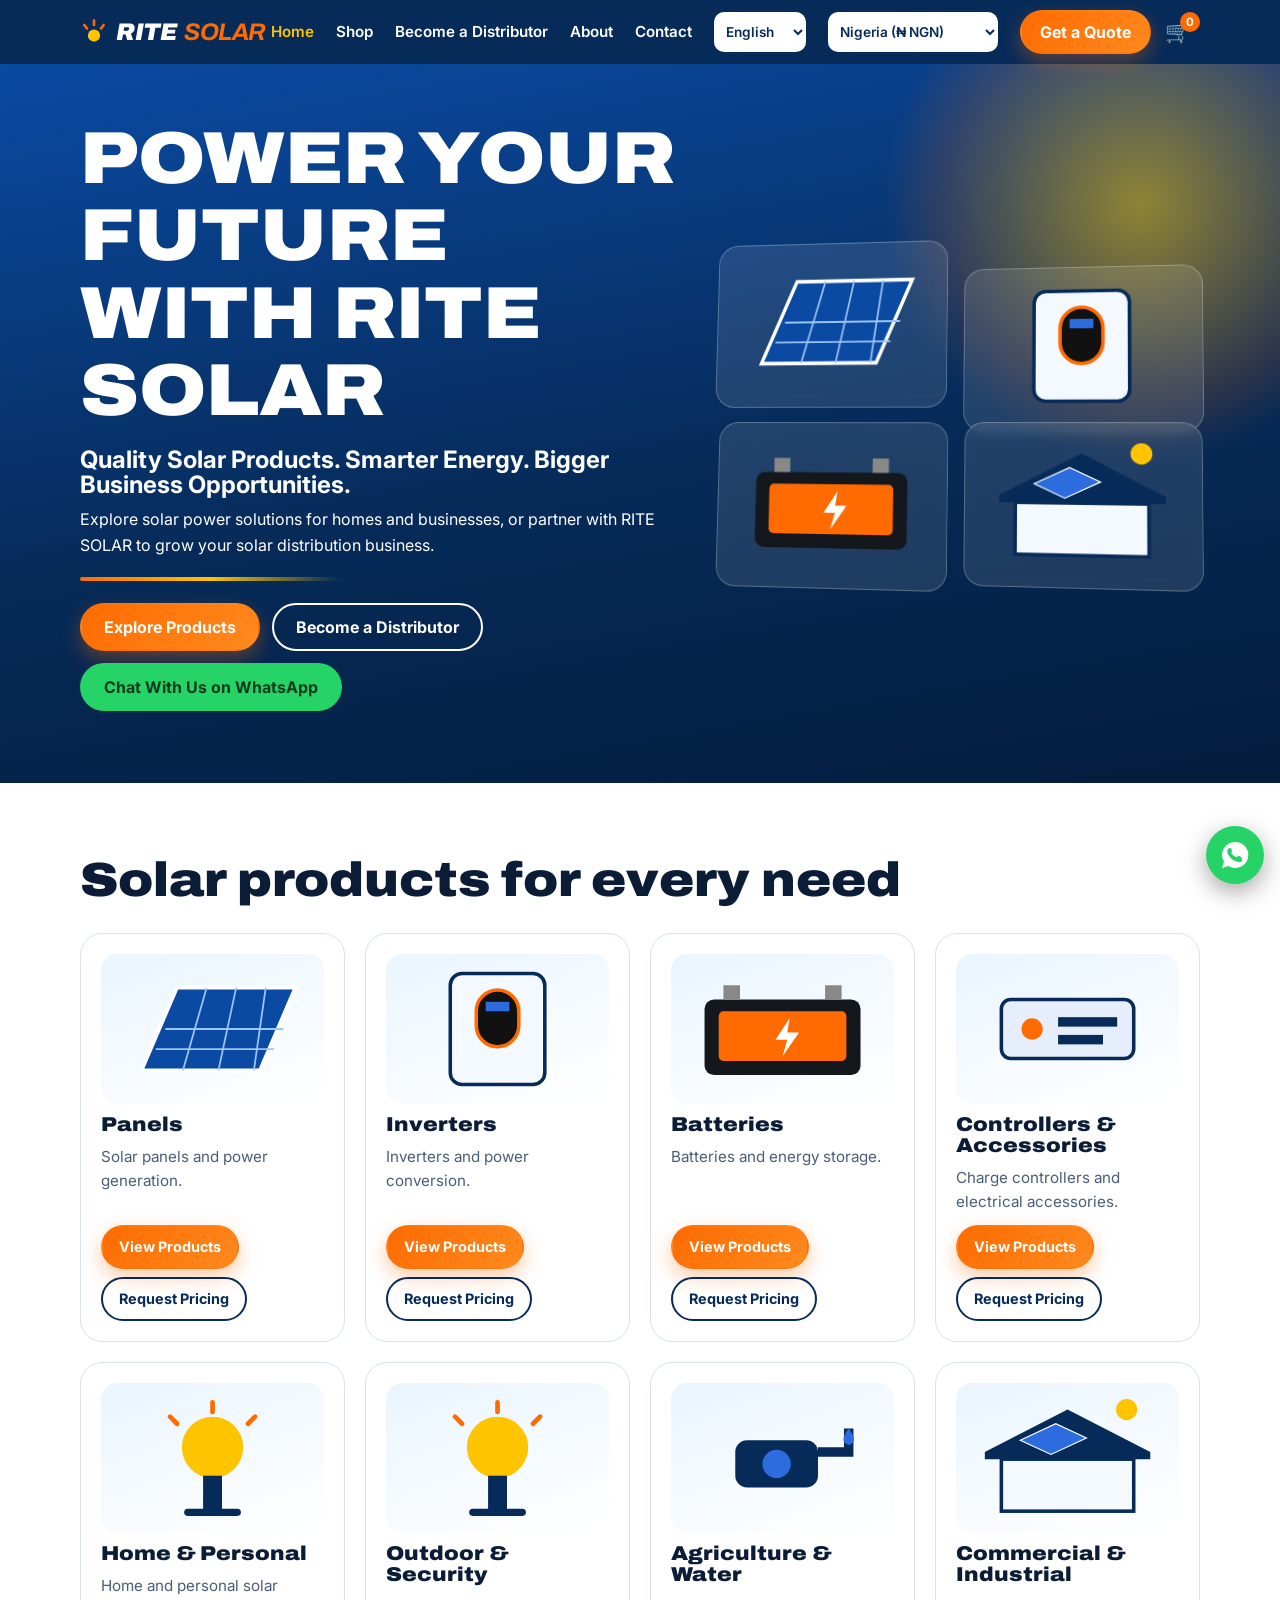
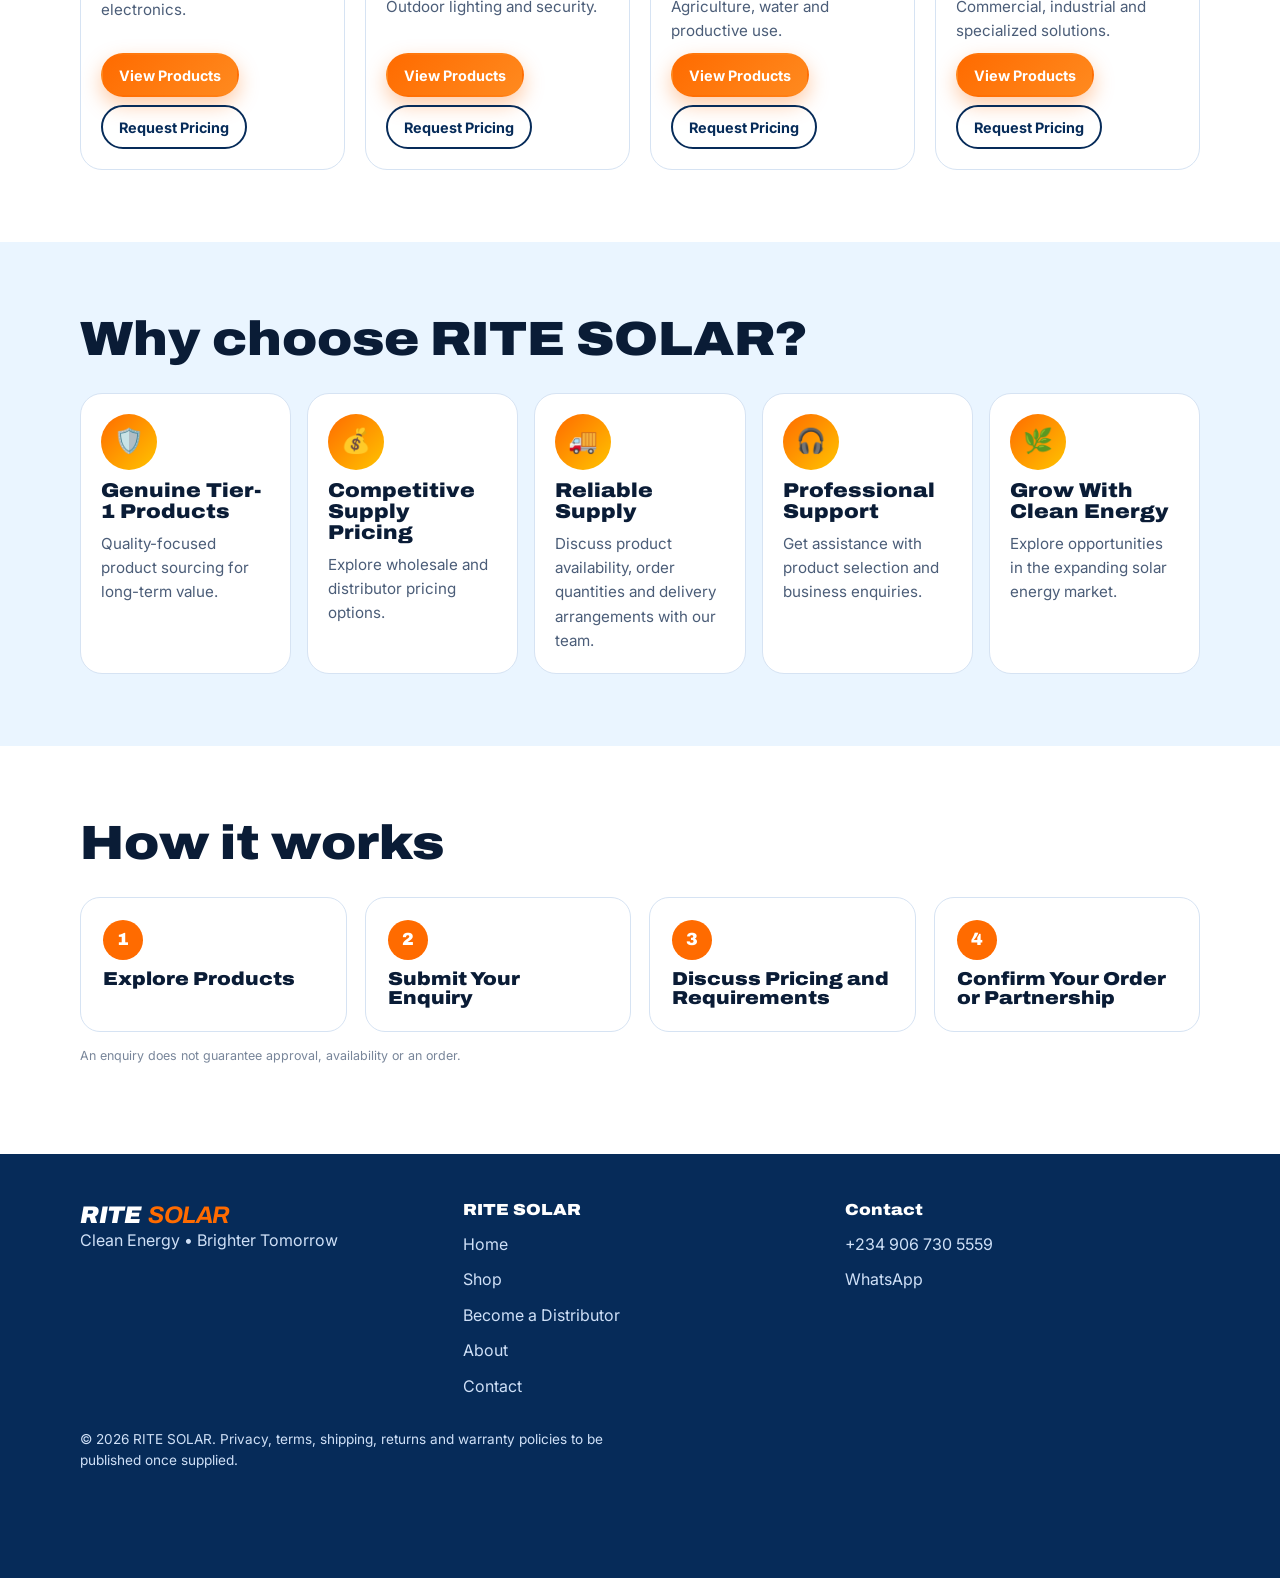
==== commit 68944a7b: "Add files via upload" ====
--- a/index.html
+++ b/index.html
@@ -1,319 +1,5 @@
 <!DOCTYPE html>
-<html lang="en">
-<head>
-<meta charset="utf-8">
-<meta name="viewport" content="width=device-width, initial-scale=1, viewport-fit=cover">
-<title>RITE SOLAR | Solar Products, Wholesale Supply & Distributor Partnerships</title>
-<meta name="description" content="Explore solar panels, inverters, batteries and solar power solutions from RITE SOLAR. Enquire about products, request quotations or discuss distributor opportunities.">
-<meta property="og:title" content="RITE SOLAR | Clean Energy • Brighter Tomorrow">
-<meta property="og:description" content="Solar products, wholesale supply and distributor partnerships.">
-<meta property="og:type" content="website">
-<link rel="preconnect" href="https://fonts.googleapis.com">
-<link href="https://fonts.googleapis.com/css2?family=Archivo:wdth,wght@100,700..900&family=Inter:wght@400;600&display=swap" rel="stylesheet">
-<style>
-:root{--navy:#062B59;--or:#FF6B00;--yl:#FFC400;--wh:#fff;--sky:#EAF5FF;--ink:#0a1c36;--mut:#4b5d78;--bg:#fff;--card:#fff;--line:#d6e3f3;
-box-sizing:border-box;padding-top:env(safe-area-inset-top,0px);padding-bottom:env(safe-area-inset-bottom,0px)}
-@media(prefers-color-scheme:dark){:root:not([data-theme="light"]){--ink:#eaf2ff;--mut:#a9bad3;--bg:#07182f;--card:#0d2547;--line:#1d3a64;--sky:#0b2142}}
-:root[data-theme="dark"]{--ink:#eaf2ff;--mut:#a9bad3;--bg:#07182f;--card:#0d2547;--line:#1d3a64;--sky:#0b2142}
-*,*::before,*::after{box-sizing:border-box}
-html{scroll-behavior:smooth;scroll-padding-top:calc(72px + env(safe-area-inset-top,0px));height:auto}
-body{margin:0;font:400 16px/1.6 Inter,system-ui,"Segoe UI",Roboto,Arial,sans-serif;color:var(--ink);background:var(--bg);overflow-x:hidden}
-h1,h2,h3{font-family:Archivo,"Arial Black",Impact,sans-serif;line-height:1.05;margin:0;font-weight:900;font-stretch:112%}
-h2{font-size:clamp(1.8rem,5vw,3rem);margin-bottom:.6rem}
-p{margin:0 0 1rem;max-width:62ch}
-a{color:inherit}
-:focus-visible{outline:3px solid var(--yl);outline-offset:2px}
-.wrap{max-width:1160px;margin:0 auto;padding:0 20px}
-section{padding:72px 0}
-.btn{display:inline-flex;align-items:center;gap:8px;min-height:48px;padding:12px 22px;border-radius:999px;border:2px solid transparent;font:700 1rem Inter,sans-serif;text-decoration:none;cursor:pointer;transition:transform .15s,box-shadow .15s}
-.btn:hover{transform:translateY(-2px)}
-.b-or{background:linear-gradient(135deg,var(--or),#ff8a1f);color:#fff;box-shadow:0 8px 20px rgba(255,107,0,.35)}
-.b-ol{border-color:#fff;color:#fff}
-.b-wa{background:#25D366;color:#053b1a}
-.b-nv{background:var(--navy);color:#fff}
-.b-gh{border-color:var(--navy);color:var(--navy)}
-@media(prefers-color-scheme:dark){.b-gh{border-color:#fff;color:#fff}}
-header{position:sticky;top:0;z-index:50;background:var(--navy);color:#fff;padding-top:env(safe-area-inset-top,0px)}
-.nav{display:flex;align-items:center;justify-content:space-between;height:64px}
-.logo{font:900 1.5rem Archivo,sans-serif;font-style:italic;text-decoration:none;letter-spacing:-.02em;display:flex;align-items:center;gap:8px}
-.logo b{color:var(--or)}
-.logo svg{width:28px;height:28px}
-nav ul{display:flex;gap:22px;list-style:none;margin:0;padding:0;align-items:center}
-nav a{text-decoration:none;font-weight:600;font-size:.95rem}
-nav a:hover{color:var(--yl)}
-#mt{display:none;background:none;border:2px solid #fff;color:#fff;border-radius:10px;width:46px;height:46px;font-size:1.3rem;cursor:pointer}
-@media(max-width:900px){#mt{display:block}nav ul{display:none;position:absolute;left:0;right:0;top:calc(64px + env(safe-area-inset-top,0px));background:var(--navy);flex-direction:column;align-items:stretch;padding:12px 20px 20px;gap:4px}nav ul.open{display:flex}nav li a{display:block;padding:12px 4px;border-bottom:1px solid #1d4580}}
-.cartb{position:relative;background:none;border:0;color:#fff;font-size:1.3rem;cursor:pointer;min-width:44px;min-height:44px}
-.cartb i{position:absolute;top:2px;right:0;background:var(--or);border-radius:99px;font:700 .72rem Inter;min-width:20px;height:20px;line-height:20px;text-align:center;font-style:normal}
-.hero{background:linear-gradient(170deg,#0a4aa3 0,var(--navy) 55%,#041c3d);color:#fff;padding:56px 0 72px;overflow:hidden;position:relative}
-.hero::before{content:"";position:absolute;right:-120px;top:-120px;width:520px;height:520px;border-radius:50%;background:radial-gradient(circle,rgba(255,196,0,.55),rgba(255,107,0,.15) 55%,transparent 70%)}
-.hg{display:grid;grid-template-columns:1.1fr .9fr;gap:36px;align-items:center;position:relative}
-@media(max-width:900px){.hg{grid-template-columns:1fr}}
-.hero h1{font-size:clamp(2.3rem,7vw,4.6rem);text-transform:uppercase}
-.hero h1 em{font-style:normal;color:var(--yl)}
-.hero h2{font-size:clamp(1.1rem,2.6vw,1.5rem);font-weight:700;margin:18px 0 10px;font-family:Inter,sans-serif;font-stretch:100%}
-.cta{display:flex;flex-wrap:wrap;gap:12px;margin-top:22px}
-.stage{perspective:900px;display:grid;grid-template-columns:1fr 1fr;gap:14px}
-.stage .pc{transform:rotateY(-8deg) rotateX(4deg);transform-style:preserve-3d}
-.stage .pc:nth-child(2){transform:rotateY(-8deg) rotateX(4deg) translateY(24px)}
-.pc{background:rgba(255,255,255,.1);border:1px solid rgba(255,255,255,.25);backdrop-filter:blur(6px);border-radius:20px;padding:14px;text-align:center;font-weight:700;font-size:.9rem}
-.pc svg{width:100%;height:auto;max-height:130px}
-.note{font-size:.78rem;opacity:.75;margin-top:10px}
-.sec-sky{background:var(--sky)}
-.grid{display:grid;gap:20px;grid-template-columns:repeat(auto-fill,minmax(260px,1fr));margin-top:28px}
-.card{background:var(--card);border:1px solid var(--line);border-radius:22px;padding:20px;display:flex;flex-direction:column;gap:10px;transition:transform .2s,box-shadow .2s;transform-style:preserve-3d}
-.card:hover{box-shadow:0 18px 36px rgba(6,43,89,.18)}
-.card h3{font-size:1.25rem}
-.card p{color:var(--mut);font-size:.95rem;margin:0}
-.card .img{background:linear-gradient(160deg,var(--sky),var(--card));border-radius:16px;padding:10px;display:grid;place-items:center;height:150px}
-.card .img svg{height:100%;width:auto;max-width:100%}
-.card .row{display:flex;gap:8px;flex-wrap:wrap;margin-top:auto}
-.card .btn{min-height:44px;padding:8px 16px;font-size:.9rem}
-.tag{display:inline-block;font:700 .72rem Inter;background:var(--yl);color:#3a2a00;border-radius:99px;padding:3px 10px;align-self:flex-start}
-.spec{font-size:.85rem;color:var(--mut);margin:0;padding-left:18px}
-.filters{display:flex;flex-wrap:wrap;gap:8px;margin-top:20px}
-.chip{border:2px solid var(--navy);background:none;color:var(--ink);border-radius:99px;padding:8px 16px;min-height:44px;font:600 .9rem Inter;cursor:pointer}
-.chip[aria-pressed=true]{background:var(--navy);color:#fff}
-@media(prefers-color-scheme:dark){.chip{border-color:#4a76b8}.chip[aria-pressed=true]{background:var(--or);border-color:var(--or)}}
-.why{display:grid;gap:16px;grid-template-columns:repeat(auto-fit,minmax(200px,1fr));margin-top:28px}
-.why .card{align-items:flex-start}
-.ic{width:56px;height:56px;border-radius:50%;background:linear-gradient(135deg,var(--or),var(--yl));display:grid;place-items:center;font-size:1.5rem}
-.dist{background:linear-gradient(160deg,#041c3d,var(--navy) 60%,#0a3f86);color:#fff;position:relative;overflow:hidden}
-.dist::after{content:"";position:absolute;left:-80px;bottom:-80px;width:340px;height:340px;border-radius:50%;background:radial-gradient(circle,rgba(255,107,0,.5),transparent 70%)}
-.dist h2{font-size:clamp(2rem,6vw,3.8rem);text-transform:uppercase}
-.dist h2 span{color:var(--yl)}
-.dg{display:grid;grid-template-columns:1fr 1fr;gap:36px;position:relative;z-index:1}
-@media(max-width:900px){.dg{grid-template-columns:1fr}}
-.dist ul{padding-left:20px}.dist li{margin:6px 0}
-form{background:var(--card);color:var(--ink);border-radius:22px;padding:22px;display:grid;gap:14px}
-label{font-weight:600;font-size:.9rem;display:grid;gap:5px}
-input,select,textarea{font:inherit;padding:12px;border:2px solid var(--line);border-radius:12px;background:var(--bg);color:var(--ink);min-height:48px;width:100%}
-textarea{min-height:90px}
-input[aria-invalid=true],select[aria-invalid=true],textarea[aria-invalid=true]{border-color:#d92d20}
-.err{color:#d92d20;font-size:.8rem;font-weight:600;min-height:0}
-.chk{display:flex;gap:10px;align-items:flex-start;font-weight:400}
-.chk input{width:22px;min-height:22px;margin-top:3px}
-.hp{position:absolute;left:-9999px;height:0;overflow:hidden}
-.ok{background:#e8f8ee;color:#0b4a22;border-radius:14px;padding:16px;margin-top:10px}
-.steps{display:grid;gap:18px;grid-template-columns:repeat(auto-fit,minmax(200px,1fr));margin-top:28px;counter-reset:s}
-.step{position:relative;padding:22px;border-radius:20px;background:var(--card);border:1px solid var(--line)}
-.step::before{counter-increment:s;content:counter(s);display:grid;place-items:center;width:40px;height:40px;border-radius:50%;background:var(--or);color:#fff;font:900 1.1rem Archivo;margin-bottom:10px}
-.ph{border:2px dashed var(--or);border-radius:16px;padding:16px;color:var(--mut);font-size:.9rem;background:var(--card)}
-details{background:var(--card);border:1px solid var(--line);border-radius:16px;padding:4px 18px;margin-top:10px}
-summary{cursor:pointer;font-weight:700;padding:14px 0;min-height:44px}
-details p{color:var(--mut)}
-footer{background:var(--navy);color:#cfe0f7;padding:48px 0 90px}
-footer .fg{display:grid;gap:28px;grid-template-columns:repeat(auto-fit,minmax(200px,1fr))}
-footer a{display:block;padding:5px 0;text-decoration:none}footer a:hover{color:var(--yl)}
-footer h3{font-size:1rem;color:#fff;margin-bottom:8px}
-.fab{position:fixed;right:16px;bottom:calc(16px + env(safe-area-inset-bottom,0px));z-index:60;width:58px;height:58px;border-radius:50%;background:#25D366;display:grid;place-items:center;box-shadow:0 8px 24px rgba(0,0,0,.35);text-decoration:none}
-.fab svg{width:32px;height:32px;fill:#fff}
-dialog{border:0;border-radius:22px;padding:0;max-width:560px;width:calc(100% - 28px);background:var(--card);color:var(--ink)}
-dialog::backdrop{background:rgba(4,20,45,.65)}
-.dl{padding:22px;display:grid;gap:12px}
-.qi{display:flex;gap:10px;align-items:center;justify-content:space-between;border-bottom:1px solid var(--line);padding:8px 0}
-.qi input{width:70px;min-height:40px;padding:6px}
-.x{background:none;border:0;font-size:1.5rem;cursor:pointer;color:inherit;min-width:44px;min-height:44px;justify-self:end}
-.rv{opacity:1}
-@media(prefers-reduced-motion:no-preference){.hero .cta,.hero h1{animation:up .7s both}@keyframes up{from{opacity:.4;transform:translateY(14px)}}.sun{animation:sp 8s linear infinite;transform-origin:center}@keyframes sp{to{transform:rotate(360deg)}}}
-@media(prefers-reduced-motion:reduce){*{animation:none!important;transition:none!important;scroll-behavior:auto!important}}
-.line{height:4px;background:linear-gradient(90deg,var(--or),var(--yl),transparent);border-radius:4px;margin:18px 0;max-width:260px}
-</style>
-</head>
-<body>
-<header>
-<div class="wrap nav">
-<a class="logo" href="#home" aria-label="RITE SOLAR home"><svg viewBox="0 0 32 32" aria-hidden="true"><circle cx="16" cy="20" r="7" fill="#FFC400"/><g stroke="#FF6B00" stroke-width="3" stroke-linecap="round"><path d="M16 3v5M5 8l3 4M27 8l-3 4"/></g></svg>RITE <b>SOLAR</b></a>
-<nav aria-label="Main"><ul id="menu">
-<li><a href="#home">Home</a></li><li><a href="#products">Products</a></li><li><a href="#distributor">Become a Distributor</a></li><li><a href="#why">Why Choose Us</a></li><li><a href="#faq">FAQs</a></li><li><a href="#contact">Contact</a></li>
-<li><a class="btn b-or" href="#contact" style="padding:8px 18px;min-height:44px">Get a Quote</a></li></ul></nav>
-<div style="display:flex;gap:6px;align-items:center"><button class="cartb" id="cb" aria-label="Open quotation list">🛒<i id="cc">0</i></button><button id="mt" aria-label="Toggle menu" aria-expanded="false" aria-controls="menu">☰</button></div>
-</div></header>
-
-<main id="home">
-<section class="hero"><div class="wrap hg">
-<div>
-<h1>Power your future with <em>RITE SOLAR</em></h1>
-<h2>Quality Solar Products. Smarter Energy. Bigger Business Opportunities.</h2>
-<p>Explore solar power solutions for homes and businesses, or partner with RITE SOLAR to grow your solar distribution business.</p>
-<div class="line"></div>
-<div class="cta"><a class="btn b-or" href="#products">Explore Products</a><a class="btn b-ol" href="#distributor">Become a Distributor</a><a class="btn b-wa" data-wa="gen" href="#">Chat With Us on WhatsApp</a></div>
-</div>
-<div class="stage" aria-label="Product category preview (illustrative graphics)">
-<div class="pc" data-t="panel"></div><div class="pc" data-t="inv"></div><div class="pc" data-t="bat"></div><div class="pc" data-t="sys"></div>
-</div>
-</div></section>
-
-<section id="products"><div class="wrap">
-<h2>Solar products for every need</h2>
-<p>Choose a category to browse. Graphics are illustrative, not exact products.</p>
-<div class="grid" id="cats"></div>
-</div></section>
-
-<section class="sec-sky" id="catalogue"><div class="wrap">
-<h2>Product catalogue</h2>
-<p>50 product types in 8 categories. Prices, specifications and stock are confirmed by RITE SOLAR when you request a quote.</p>
-<div style="display:grid;gap:10px;grid-template-columns:repeat(auto-fit,minmax(200px,1fr));margin-top:16px"><label>Search products<input id="sq" type="search" placeholder="e.g. inverter, pump, street light"></label><label>Sort by<select id="ss"><option value="n">Name A to Z</option><option value="c">Category</option><option value="pa" hidden id="spa">Price: low to high</option><option value="pd" hidden id="spd">Price: high to low</option></select></label></div>
-<div class="filters" id="filters" role="group" aria-label="Filter by category"></div>
-<div class="grid" id="plist" aria-live="polite"></div>
-</div></section>
-
-<section id="why"><div class="wrap">
-<h2>Why choose RITE SOLAR?</h2>
-<div class="why" id="whyg"></div>
-<p class="note" style="color:var(--mut)">Positioning statements pending owner confirmation, such as Tier-1 sourcing.</p>
-</div></section>
-
-<section class="dist" id="distributor"><div class="wrap dg">
-<div>
-<h2>Build your <span>solar business</span> with RITE SOLAR</h2>
-<p>Interested in supplying solar products to your market? Let's discuss a distributor partnership.</p>
-<ul><li>Wholesale supply enquiries</li><li>Product catalogue access</li><li>Distributor pricing discussions</li><li>Product information and technical assistance</li><li>Marketing materials, subject to availability</li><li>Opportunities to develop a long-term supply relationship</li></ul>
-<div class="cta"><a class="btn b-or" href="#dform">Apply to Become a Distributor</a><a class="btn b-wa" data-wa="dist" href="#">Discuss Partnership on WhatsApp</a></div>
-</div>
-<form id="dform" novalidate aria-label="Distributor application">
-<h3>Distributor application</h3>
-<label>Full name<input name="Full name" required autocomplete="name"></label>
-<label>Business name<input name="Business name" required autocomplete="organization"></label>
-<label>Phone with country code<input name="Phone" required type="tel" placeholder="+234…" autocomplete="tel"></label>
-<label>Email<input name="Email" required type="email" autocomplete="email"></label>
-<label>State and country<input name="Location" required placeholder="e.g. Lagos, Nigeria"></label>
-<label>Business type<select name="Business type" required><option value="">Select…</option><option>Retailer</option><option>Wholesaler</option><option>Installer</option><option>Contractor</option><option>Other</option></select></label>
-<label>Current business status<select name="Status" required><option value="">Select…</option><option>Registered and operating</option><option>Operating, not registered</option><option>Planning to start</option></select></label>
-<label>Estimated monthly quantity or budget (optional)<input name="Monthly estimate"></label>
-<label>Categories of interest<select name="Interest" required><option value="">Select…</option><option>Solar panels</option><option>Inverters</option><option>Lithium batteries</option><option>Deep-cycle batteries</option><option>Complete systems</option><option>Accessories</option><option>Several categories</option></select></label>
-<label>Brief description of your business<textarea name="About" required minlength="10"></textarea></label>
-<div class="hp" aria-hidden="true"><label>Leave empty<input name="website" tabindex="-1" autocomplete="off"></label></div>
-<label class="chk"><input type="checkbox" name="Consent" required> I agree to be contacted by RITE SOLAR about this application.</label>
-<button class="btn b-or" type="submit">Prepare my application</button>
-<div class="err" role="alert" id="derr"></div><div id="dok"></div>
-</form>
-</div></section>
-
-<section id="how"><div class="wrap">
-<h2>How it works</h2>
-<div class="steps"><div class="step"><h3>Explore Products</h3></div><div class="step"><h3>Submit Your Enquiry</h3></div><div class="step"><h3>Discuss Pricing and Requirements</h3></div><div class="step"><h3>Confirm Your Order or Partnership</h3></div></div>
-<p class="note" style="color:var(--mut);margin-top:14px">An enquiry does not guarantee approval, availability or an order.</p>
-</div></section>
-
-<section class="sec-sky" id="trust"><div class="wrap">
-<h2>Business credibility</h2>
-<p>These details will appear once RITE SOLAR supplies and verifies them.</p>
-<div class="grid" id="trustg"></div>
-</div></section>
-
-<section id="faq"><div class="wrap">
-<h2>Frequently asked questions</h2>
-<div id="faqs"></div>
-</div></section>
-
-<section class="sec-sky" id="contact"><div class="wrap dg" style="color:var(--ink);gap:30px">
-<div>
-<h2>Contact RITE SOLAR</h2>
-<p>Phone / WhatsApp: <a href="tel:+2349067305559">+234 906 730 5559</a></p>
-<div class="cta"><a class="btn b-nv" href="tel:+2349067305559">Call now</a><a class="btn b-wa" data-wa="gen" href="#">WhatsApp</a></div>
-<p class="note" style="color:var(--mut);margin-top:14px">Business address: awaiting confirmation.</p>
-</div>
-<form id="cform" novalidate aria-label="Contact enquiry">
-<h3>Send an enquiry</h3>
-<label>Name<input name="Name" required autocomplete="name"></label>
-<label>Phone or email<input name="Contact" required></label>
-<label>Message<textarea name="Message" required minlength="10"></textarea></label>
-<div class="hp" aria-hidden="true"><label>Leave empty<input name="website" tabindex="-1" autocomplete="off"></label></div>
-<label class="chk"><input type="checkbox" name="Consent" required> I agree to be contacted about my enquiry.</label>
-<button class="btn b-or" type="submit">Prepare enquiry</button>
-<div class="err" role="alert" id="cerr"></div><div id="cok"></div>
-</form>
-</div></section>
-</main>
-
-<footer><div class="wrap fg">
-<div><div class="logo" style="color:#fff">RITE <b>SOLAR</b></div><p>Clean Energy • Brighter Tomorrow</p></div>
-<div><h3>Products</h3><a href="#catalogue" data-f="Panels">Panels</a><a href="#catalogue" data-f="Inverters">Inverters</a><a href="#catalogue" data-f="Batteries">Batteries</a><a href="#catalogue" data-f="Home &amp; Personal">Home &amp; Personal</a></div>
-<div><h3>Company</h3><a href="#distributor">Distributor enquiry</a><a href="#contact">Contact</a><a href="#trust">Policies (pending)</a></div>
-<div><h3>Contact</h3><a href="tel:+2349067305559">+234 906 730 5559</a></div>
-</div><div class="wrap"><p style="margin-top:24px;font-size:.85rem">© <span id="yr"></span> RITE SOLAR. Privacy, terms, shipping, returns and warranty policies to be published once supplied.</p></div></footer>
-
-<a class="fab" data-wa="gen" href="#" aria-label="Chat on WhatsApp"><svg viewBox="0 0 32 32"><path d="M16 3a13 13 0 0 0-11 19.8L3 29l6.4-2A13 13 0 1 0 16 3zm7.3 18.4c-.3.9-1.8 1.7-2.5 1.7-.7.1-1.4.3-4.6-1-3.9-1.6-6.300-5.500-6.500-5.800-.2-.2-1.500-2-1.500-3.800s1-2.700 1.300-3.100c.4-.4.800-.4 1-.4h.7c.2 0 .5-.1.8.6l1 2.500c.1.200.1.400 0 .6l-.5.700c-.2.200-.3.400-.1.700.2.300.9 1.500 2 2.400 1.400 1.200 2.500 1.600 2.900 1.800.3.200.5.100.7-.1l1-1.200c.2-.3.500-.3.800-.2l2.400 1.200c.3.100.5.200.6.300.1.200.1.800-.2 1.600z"/></svg></a>
-
-<dialog id="dlg"><div class="dl" id="dbody"></div></dialog>
-<dialog id="qd"><div class="dl"><button class="x" id="qx" aria-label="Close">×</button><h3>Quotation list</h3><div id="ql"></div><div class="row" style="display:flex;gap:8px;flex-wrap:wrap"><button class="btn b-wa" id="qwa">Send via WhatsApp</button></div><p class="note" style="color:var(--mut)">This opens WhatsApp with the list filled in. You send it yourself.</p></div></dialog>
-
-<script>
-(function(){
-var WA="2349067305559";
-var $=function(s,r){return (r||document).querySelector(s)},$$=function(s,r){return [].slice.call((r||document).querySelectorAll(s))};
-function wa(t){return"https://wa.me/"+WA+"?text="+encodeURIComponent(t)}
-var MSG={gen:"Hello RITE SOLAR, I visited your website and would like to enquire about your solar products and pricing.",dist:"Hello RITE SOLAR, I am interested in becoming a distributor. Please share your partnership requirements and wholesale pricing information."};
-$$("[data-wa]").forEach(function(a){a.href=wa(MSG[a.dataset.wa]);a.target="_blank";a.rel="noopener"});
-$("#yr").textContent=new Date().getFullYear();
-var mt=$("#mt"),menu=$("#menu");
-mt.onclick=function(){var o=menu.classList.toggle("open");mt.setAttribute("aria-expanded",o)};
-$$("#menu a").forEach(function(a){a.onclick=function(){menu.classList.remove("open");mt.setAttribute("aria-expanded","false")}});
-/* illustrative SVGs */
-function svg(t){var n="#062B59",o="#FF6B00";
-if(t=="panel")return'<svg viewBox="0 0 160 110" role="img" aria-label="Illustrative solar panel"><path d="M20 90 L50 20 H150 L120 90Z" fill="#0b4aa3" stroke="#fff" stroke-width="3"/><path d="M40 55h100M32 72h100M75 20 55 90M100 20 85 90M125 20 115 90" stroke="#9cc4f5" stroke-width="1.5"/></svg>';
-if(t=="inv")return'<svg viewBox="0 0 160 110" role="img" aria-label="Illustrative inverter"><rect x="40" y="8" width="80" height="94" rx="10" fill="#f4f8ff" stroke="'+n+'" stroke-width="3"/><rect x="62" y="22" width="36" height="48" rx="18" fill="#111" stroke="'+o+'" stroke-width="3"/><rect x="70" y="32" width="20" height="8" fill="#2d6cdf"/></svg>';
-if(t=="bat")return'<svg viewBox="0 0 160 110" role="img" aria-label="Illustrative battery"><rect x="14" y="30" width="132" height="64" rx="8" fill="#14171c"/><rect x="26" y="40" width="108" height="42" rx="4" fill="'+o+'"/><rect x="30" y="18" width="14" height="12" fill="#888"/><rect x="116" y="18" width="14" height="12" fill="#888"/><path d="M86 46 74 64h10l-4 14 14-20H84z" fill="#fff"/></svg>';
-if(t=="gel")return'<svg viewBox="0 0 160 110" role="img" aria-label="Illustrative deep-cycle battery"><rect x="30" y="32" width="100" height="62" rx="6" fill="#14171c"/><rect x="40" y="20" width="12" height="12" fill="#888"/><rect x="108" y="20" width="12" height="12" fill="#888"/><rect x="42" y="46" width="76" height="8" fill="'+o+'"/></svg>';
-if(t=="sys")return'<svg viewBox="0 0 160 110" role="img" aria-label="Illustrative solar system"><path d="M10 50 80 14l70 36v6H10z" fill="'+n+'"/><rect x="24" y="56" width="112" height="44" fill="#f4f8ff" stroke="'+n+'" stroke-width="3"/><path d="M40 40 L70 26 L96 38 L66 52Z" fill="#2d6cdf" stroke="#fff"/><circle cx="130" cy="14" r="9" fill="#FFC400"/></svg>';
-return'<svg viewBox="0 0 160 110" role="img" aria-label="Illustrative accessories"><rect x="24" y="30" width="112" height="50" rx="8" fill="#e6eefb" stroke="'+n+'" stroke-width="3"/><circle cx="50" cy="55" r="9" fill="'+o+'"/><rect x="72" y="45" width="50" height="8" fill="'+n+'"/><rect x="72" y="60" width="38" height="8" fill="'+n+'"/></svg>'}
-$$(".stage .pc").forEach(function(e){var t=e.dataset.t;e.innerHTML=svg(t)+({panel:"Solar panels",inv:"Inverters",bat:"Lithium batteries",sys:"Complete systems"})[t]});
-var svg0=svg;svg=function(t){var n="#062B59",o="#FF6B00";
-if(t=="lamp")return'<svg viewBox="0 0 160 110" role="img" aria-label="Illustrative solar light"><circle cx="80" cy="46" r="26" fill="#FFC400"/><rect x="72" y="70" width="16" height="30" fill="'+n+'"/><rect x="56" y="98" width="48" height="6" rx="3" fill="'+n+'"/><path d="M80 8v8M44 20l6 6M116 20l-6 6" stroke="'+o+'" stroke-width="4" stroke-linecap="round"/></svg>';
-if(t=="pump")return'<svg viewBox="0 0 160 110" role="img" aria-label="Illustrative water pump"><rect x="40" y="40" width="70" height="40" rx="10" fill="'+n+'"/><circle cx="75" cy="60" r="12" fill="#2d6cdf"/><path d="M110 50h26v-20" stroke="'+n+'" stroke-width="8" fill="none"/><path d="M136 30c-6 8-6 12 0 14 6-2 6-6 0-14z" fill="#2d6cdf"/></svg>';
-return svg0(t)};
-var CT=[["Panels","Solar panels and power generation","panel"],["Inverters","Inverters and power conversion","inv"],["Batteries","Batteries and energy storage","bat"],["Controllers & Accessories","Charge controllers and electrical accessories","acc"],["Home & Personal","Home and personal solar electronics","lamp"],["Outdoor & Security","Outdoor lighting and security","lamp"],["Agriculture & Water","Agriculture, water and productive use","pump"],["Commercial & Industrial","Commercial, industrial and specialized solutions","sys"]];
-var ICON=["panel","inv","bat","acc","lamp","lamp","pump","sys"];
-var RAW="0|Monocrystalline Solar Panels|Common choice for rooftop and ground systems\n0|Bifacial Solar Panels|Panels that collect light on both sides\n0|Flexible Solar Panels|Lightweight panels for curved or light surfaces\n0|Portable Folding Solar Panels|Foldable panels for travel and backup\n0|Solar Panel Kits with Mounting Accessories|Panels supplied with mounting hardware\n1|Pure Sine Wave Solar Inverters|Clean power for sensitive electronics\n1|Hybrid Solar Inverters|Work with solar, batteries and the grid\n1|Off-Grid Solar Inverters|For homes and sites without grid power\n1|Grid-Tied Solar Inverters|Feed solar power into the grid\n1|Solar Microinverters|Panel-level power conversion\n2|LiFePO4 Lithium Solar Batteries|Lithium iron phosphate energy storage\n2|Deep-Cycle Gel Solar Batteries|Sealed gel batteries for daily cycling\n2|AGM Solar Storage Batteries|Sealed lead-acid batteries for solar storage\n2|Modular Home Energy Storage Systems|Expandable battery storage for homes\n2|Portable Solar Power Stations|Battery power stations with solar input\n3|MPPT Solar Charge Controllers|Charge controllers with maximum power point tracking\n3|PWM Solar Charge Controllers|Simple pulse-width modulation controllers\n3|Solar DC Circuit Breakers and Isolators|Protect and isolate DC solar circuits\n3|Solar Surge Protection Devices|Protect equipment from voltage surges\n3|Solar Combiner Boxes|Combine solar strings into one output\n4|Solar Home Lighting Kits|Lights with a solar panel for the home\n4|Solar Lanterns|Portable rechargeable solar lights\n4|Solar-Powered Ceiling Fans|Ceiling fans designed for solar power\n4|Solar-Powered Standing Fans|Standing fans designed for solar power\n4|Solar Phone and USB Charging Kits|Charge phones and small devices from the sun\n4|Solar-Powered Televisions|Televisions designed for solar power\n4|Solar-Powered Refrigerators and Freezers|Cooling appliances designed for solar power\n4|Solar-Powered Air Conditioners|Air conditioners designed for solar power\n4|Solar-Powered Wi-Fi Routers and Modem Backup Systems|Keep internet equipment running during outages\n4|Solar-Powered Emergency Lights|Backup lighting for power cuts\n5|Integrated All-in-One Solar Street Lights|Panel, battery and lamp in one unit\n5|Split-Type Solar Street Lights|Separate panel and lamp for flexible placement\n5|Solar Floodlights|Bright outdoor lighting powered by solar\n5|Solar Garden and Landscape Lights|Decorative outdoor solar lighting\n5|Solar-Powered Security Cameras|Cameras powered by solar for remote sites\n6|Solar Water Pumping Systems|Complete solar pumping solutions\n6|Solar-Powered Submersible Borehole Pumps|Pumps for boreholes and deep wells\n6|Solar-Powered Surface Water Pumps|Pumps for ponds, tanks and rivers\n6|Solar Irrigation Pump Controllers|Controllers for solar irrigation pumps\n6|Solar-Powered Drip Irrigation Kits|Water-saving irrigation with solar power\n6|Solar-Powered Poultry Brooder and Heating Systems|Warmth for chicks using solar power\n6|Solar-Powered Livestock Watering Systems|Water supply for animals using solar power\n6|Solar Crop-Drying Systems|Dry crops using solar energy\n7|Complete Residential Solar Power Systems|Matched panels, inverter and storage for homes\n7|Commercial and Industrial Solar Backup Systems|Backup power for businesses and industry\n7|Solar-Powered Cold Rooms|Cold storage powered by solar\n7|Solar-Powered CCTV and Remote Monitoring Kits|Remote monitoring powered by solar\n7|Solar-Powered Telecom Tower Backup Systems|Backup power for telecom sites\n7|Solar-Powered Electric Fencing Systems|Electric fence energizers powered by solar\n7|Solar-Powered Traffic and Warning Signal Systems|Signals and warning lights powered by solar";
-var P=RAW.split("\n").map(function(l,k){var a=l.split("|"),c=+a[0];return{id:"p"+(k+1),slug:a[1].toLowerCase().replace(/[^a-z0-9]+/g,"-").replace(/^-|-$/g,""),n:a[1],c:CT[c][0],ci:c,i:ICON[c],d:a[2],s:[a[2]]}});
-P[11].i=P[12].i="gel";
-var NOTE="Brand, model, specifications, price, stock, warranty and delivery are confirmed by RITE SOLAR when you enquire.";
-$("#cats").innerHTML=CT.map(function(c){return'<article class="card tilt"><div class="img">'+svg(c[2])+'</div><h3>'+c[0]+'</h3><p>'+c[1]+'.</p><div class="row"><a class="btn b-or" href="#catalogue" data-f="'+c[0]+'">View Products</a><a class="btn b-gh" target="_blank" rel="noopener" href="'+wa("Hello RITE SOLAR, I would like pricing for "+c[0]+" products.")+'">Request Pricing</a></div></article>'}).join("");
-var cur="All",lim=12,W={},CP=[];try{W=JSON.parse(localStorage.getItem("rs_w")||"{}")}catch(e){}
-var cats=["All","Saved"].concat(CT.map(function(c){return c[0]}));
-function rf(){$("#filters").innerHTML=cats.map(function(c){return'<button class="chip" aria-pressed="'+(c==cur)+'" data-c="'+c+'">'+c+'</button>'}).join("")+'<button class="chip b-or" id="cmp" style="background:var(--or);color:#fff;border-color:var(--or)">Compare ('+CP.length+')</button>';$$(".chip[data-c]").forEach(function(b){b.onclick=function(){cur=b.dataset.c;lim=12;rf();rp()}});$("#cmp").onclick=cmpShow}
-function wl(id){return wa("Hello RITE SOLAR, I am interested in "+nm(id).n+". Please send me the specifications, current price and availability.")}
-function card(p){return'<article class="card tilt"><div class="img">'+svg(p.i)+'</div><h3>'+p.n+'</h3><p>'+p.c+'. '+(p.p?'\u20a6'+p.p.toLocaleString():'Price: Request a Quote')+'</p><p>'+p.d+'.</p><div class="row"><button class="btn b-nv" data-act="d" data-id="'+p.id+'">View Details</button><button class="btn b-or" data-act="a" data-id="'+p.id+'">Add to quote</button><a class="btn b-wa" target="_blank" rel="noopener" href="'+wl(p.id)+'">WhatsApp</a></div><div class="row"><button class="chip" data-act="w" data-id="'+p.id+'" aria-pressed="'+!!W[p.id]+'">'+(W[p.id]?"\u2665 Saved":"\u2661 Save")+'</button><button class="chip" data-act="c" data-id="'+p.id+'" aria-pressed="'+(CP.indexOf(p.id)>-1)+'">Compare</button></div></article>'}
-function rp(){var q=($("#sq").value||"").toLowerCase().trim(),so=$("#ss").value;var hp=P.some(function(p){return p.p});$("#spa").hidden=$("#spd").hidden=!hp;
-var l=P.filter(function(p){return(cur=="All"||(cur=="Saved"?W[p.id]:p.c==cur))&&(!q||(p.n+" "+p.c+" "+p.d).toLowerCase().indexOf(q)>-1)});
-if(so=="n")l.sort(function(a,b){return a.n.localeCompare(b.n)});else if(so=="c")l.sort(function(a,b){return a.ci-b.ci||a.n.localeCompare(b.n)});else if(so=="pa"||so=="pd")l.sort(function(a,b){var d=(a.p||1e15)-(b.p||1e15);return so=="pa"?d:-d});
-var sh=l.slice(0,lim);$("#plist").innerHTML=sh.length?sh.map(card).join("")+(l.length>lim?'<div style="grid-column:1/-1;text-align:center"><button class="btn b-nv" data-act="m">Show more ('+(l.length-lim)+' left)</button></div>':""):"<p>"+(cur=="Saved"?"No saved products yet. Tap Save on a product.":"No products match. Try another word or ask us on WhatsApp.")+"</p>"}
-$("#plist").onclick=function(e){var b=e.target.closest("[data-act]");if(!b)return;var a=b.dataset.act,id=b.dataset.id;if(a=="d")det(id);else if(a=="a")add(id);else if(a=="m"){lim+=12;rp()}else if(a=="w"){if(W[id])delete W[id];else W[id]=1;try{localStorage.setItem("rs_w",JSON.stringify(W))}catch(x){}rp()}else if(a=="c"){var k=CP.indexOf(id);if(k>-1)CP.splice(k,1);else if(CP.length<3)CP.push(id);else alert("You can compare up to 3 products.");rf();rp()}};
-$$("[data-f]").forEach(function(a){a.addEventListener("click",function(){cur=a.dataset.f;lim=12;rf();rp()})});
-function cmpShow(){if(CP.length<2){alert("Tap Compare on at least 2 products first.");return}var r=CP.map(nm);$("#dbody").innerHTML='<button class="x" onclick="this.closest(\'dialog\').close()" aria-label="Close">\u00d7</button><h3>Compare products</h3><div style="overflow-x:auto"><table style="width:100%;border-collapse:collapse;font-size:.9rem"><tr><th></th>'+r.map(function(p){return'<th style="text-align:left;padding:6px">'+p.n+'</th>'}).join("")+'</tr><tr><td><b>Category</b></td>'+r.map(function(p){return'<td style="padding:6px">'+p.c+'</td>'}).join("")+'</tr><tr><td><b>About</b></td>'+r.map(function(p){return'<td style="padding:6px">'+p.d+'</td>'}).join("")+'</tr><tr><td><b>Price</b></td>'+r.map(function(){return'<td style="padding:6px">Request a Quote</td>'}).join("")+'</tr></table></div><p class="note" style="color:var(--mut)">'+NOTE+'</p>';$("#dlg").showModal()}
-function det(id){var p=nm(id),rel=P.filter(function(x){return x.ci==p.ci&&x.id!=id}).slice(0,3);$("#dbody").innerHTML='<button class="x" onclick="this.closest(\'dialog\').close()" aria-label="Close">\u00d7</button><div class="img card" style="height:180px">'+svg(p.i)+'</div><h3>'+p.n+'</h3><p>'+p.c+'. '+p.d+'.</p><p>'+NOTE+'</p><div style="display:flex;gap:8px;flex-wrap:wrap"><button class="btn b-or" id="da">Add to quote</button><a class="btn b-wa" target="_blank" rel="noopener" href="'+wl(id)+'">Enquire on WhatsApp</a></div><h3 style="font-size:1rem;margin-top:8px">Related products</h3>'+rel.map(function(r){return'<button class="chip" data-rel="'+r.id+'" style="text-align:left">'+r.n+'</button>'}).join("");$("#da").onclick=function(){add(id);$("#dlg").close()};$$("[data-rel]").forEach(function(b){b.onclick=function(){det(b.dataset.rel)}});if(!$("#dlg").open)$("#dlg").showModal()}
-/* quote cart */
-var Q={};try{Q=JSON.parse(localStorage.getItem("rs_q")||"{}")}catch(e){}
-function sv(){try{localStorage.setItem("rs_q",JSON.stringify(Q))}catch(e){}$("#cc").textContent=Object.keys(Q).reduce(function(a,k){return a+Q[k]},0)}
-function nm(id){return P.filter(function(x){return x.id==id})[0]}
-function add(id){Q[id]=(Q[id]||0)+1;sv();rq();$("#cb").focus()}
-function rq(){var k=Object.keys(Q).filter(nm);$("#ql").innerHTML=k.length?k.map(function(id){return'<div class="qi"><span>'+nm(id).n+'</span><span><input type="number" min="1" max="9999" value="'+Q[id]+'" data-q="'+id+'" aria-label="Quantity for '+nm(id).n+'"> <button class="chip" data-r="'+id+'" aria-label="Remove '+nm(id).n+'">Remove</button></span></div>'}).join(""):"<p>Your list is empty. Add products from the catalogue.</p>";
-$$("[data-q]").forEach(function(i){i.onchange=function(){var v=Math.max(1,Math.min(9999,parseInt(i.value)||1));Q[i.dataset.q]=v;sv();rq()}});$$("[data-r]").forEach(function(b){b.onclick=function(){delete Q[b.dataset.r];sv();rq()}});
-var t="Hello RITE SOLAR, I would like a quotation for:\n"+k.map(function(id){return"- "+nm(id).n+" x "+Q[id]}).join("\n")+"\nPlease send current prices and availability.";
-$("#qwa").onclick=function(){if(!k.length)return;window.open(wa(t),"_blank","noopener")};}
-$("#cb").onclick=function(){rq();$("#qd").showModal()};$("#qx").onclick=function(){$("#qd").close()};
-/* why + trust + faq */
-$("#whyg").innerHTML=[["🛡️","Genuine Tier-1 Products","Quality-focused product sourcing for long-term value."],["💰","Competitive Supply Pricing","Explore wholesale and distributor pricing options."],["🚚","Reliable Supply","Discuss product availability, order quantities and delivery arrangements with our team."],["🎧","Professional Support","Get assistance with product selection and business enquiries."],["🌿","Grow With Clean Energy","Explore opportunities in the expanding solar energy market."]].map(function(w){return'<div class="card"><div class="ic" aria-hidden="true">'+w[0]+'</div><h3>'+w[1]+'</h3><p>'+w[2]+'</p></div>'}).join("");
-$("#trustg").innerHTML=["Company registration","Verified certifications","Supplier authorizations","Warranty policy","Delivery and returns","Customer reviews","Business address","Service coverage"].map(function(x){return'<div class="ph"><b>'+x+'</b><br>Awaiting verification from RITE SOLAR.</div>'}).join("");
-var C="Please contact our sales team for approved details.";
-$("#faqs").innerHTML=[["What solar products does RITE SOLAR supply?","Solar panels, inverters, lithium and deep-cycle batteries, complete systems and accessories. Ask us which models are currently available."],["How can I request a quotation?","Add products to your quotation list and send it via WhatsApp or email, or use the contact form."],["How can I become a distributor?","Complete the distributor application or message us on WhatsApp. Our team will review your enquiry."],["Is there a minimum wholesale order?",C],["Do you deliver outside my state?",C],["Can I request a customized solar system?","Yes, you can enquire. Tell us your power needs and our team will discuss options."],["How can I confirm product specifications?","Ask for the specification sheet for any product before ordering."],["What payment methods are accepted?",C],["What are the warranty and return conditions?",C]].map(function(f){return"<details><summary>"+f[0]+"</summary><p>"+f[1]+"</p></details>"}).join("");
-/* forms: validate, then open WhatsApp/email with details. Nothing is sent automatically. */
-function saveLead(kind,lines){var f={_subject:"RITE SOLAR website lead: "+kind,Enquiry:kind};lines.forEach(function(l){var i=l.indexOf(": ");f[l.slice(0,i)]=l.slice(i+2)});return fetch("https://formspree.io/f/xgaopoqk",{method:"POST",headers:{"Content-Type":"application/json",Accept:"application/json"},body:JSON.stringify(f)}).then(function(r){return r.ok}).catch(function(){return false})}
-function fm(id,eid,oid,title){var f=$(id);f.onsubmit=function(e){e.preventDefault();var er=$(eid),ok=$(oid);ok.innerHTML="";er.textContent="";var bad=null;
-if(f.website.value)return;
-$$("input,select,textarea",f).forEach(function(i){i.removeAttribute("aria-invalid");var v=(i.value||"").trim(),b=false;if(i.name=="website")return;
-if(i.type=="checkbox")b=!i.checked;else if(i.required&&!v)b=true;else if(i.type=="email"&&!/^[^@\s]+@[^@\s]+\.[^@\s]+$/.test(v))b=true;else if(i.type=="tel"&&!/^\+\d[\d\s-]{6,16}$/.test(v))b=true;else if(i.minLength>0&&v&&v.length<i.minLength)b=true;
-if(b){i.setAttribute("aria-invalid","true");bad=bad||i}});
-if(bad){er.textContent="Please correct the highlighted fields. Phone numbers need a country code, e.g. +234…. Consent is required.";bad.focus();return}
-var lines=[];$$("input,select,textarea",f).forEach(function(i){if(i.name&&i.name!="website"&&i.type!="checkbox"&&i.value.trim())lines.push(i.name+": "+i.value.trim())});
-var t="Hello RITE SOLAR, "+title+"\n"+lines.join("\n");var sp=saveLead(title,lines);
-ok.innerHTML='<div class="ok"><b>Details ready.</b> Tap the button to send them to RITE SOLAR on WhatsApp. Your enquiry is not submitted until you send the message.<div style="display:flex;gap:8px;flex-wrap:wrap;margin-top:10px"><a class="btn b-wa" target="_blank" rel="noopener" href="'+wa(t)+'">Send on WhatsApp</a></div><p style="margin:10px 0 0">Next steps: our team reviews your enquiry and replies to discuss requirements. Approval or availability is not guaranteed.</p></div>';sp.then(function(g){if(g)ok.insertAdjacentHTML('afterbegin','<div class="ok" style="margin-bottom:8px"><b>Received.</b> RITE SOLAR has your details and will contact you.</div>')})}}
-fm("#dform","#derr","#dok","I would like to apply to become a distributor.");fm("#cform","#cerr","#cok","I have an enquiry.");
-/* tilt on fine pointers */
-if(matchMedia("(hover:hover) and (pointer:fine)").matches&&!matchMedia("(prefers-reduced-motion:reduce)").matches){document.addEventListener("pointermove",function(e){var c=e.target.closest&&e.target.closest(".tilt");$$(".tilt").forEach(function(x){if(x!==c)x.style.transform=""});if(!c)return;var r=c.getBoundingClientRect(),px=(e.clientX-r.left)/r.width-.5,py=(e.clientY-r.top)/r.height-.5;c.style.transform="perspective(800px) rotateY("+px*8+"deg) rotateX("+-py*8+"deg)"})}
-$("#sq").oninput=rp;$("#ss").onchange=rp;rf();rp();sv();
-})();
-</script>
-</body>
-</html>
+<html lang="en"><head><meta charset="utf-8"><meta name="viewport" content="width=device-width, initial-scale=1, viewport-fit=cover"><title>RITE SOLAR | Solar Products, Wholesale Supply & Distributor Partnerships</title><meta name="description" content="Explore solar panels, inverters, batteries and solar power solutions from RITE SOLAR. Enquire about products, request quotations or discuss distributor opportunities."><link rel="preconnect" href="https://fonts.googleapis.com"><link href="https://fonts.googleapis.com/css2?family=Archivo:wdth,wght@100,700..900&family=Inter:wght@400;600&display=swap" rel="stylesheet"><link rel="stylesheet" href="style.css"></head><body><div id="hdr"></div><main><section class="hero"><div class="wrap hg"><div><h1 data-t="h1"></h1><h2 data-t="h2"></h2><p data-t="desc"></p><div class="line"></div><div class="cta"><a class="btn b-or" href="shop.html" data-t="explore"></a><a class="btn b-ol" href="distributor.html" data-t="becomedist"></a><a class="btn b-wa" data-wa="gen" href="#" target="_blank" rel="noopener" data-t="chatwa"></a></div></div><div class="stage" aria-hidden="true"><div class="pc" data-i="panel"></div><div class="pc" data-i="inv"></div><div class="pc" data-i="bat"></div><div class="pc" data-i="sys"></div></div></div></section>
+<section><div class="wrap"><h2 data-t="catsh"></h2><div class="grid" id="cats"></div></div></section>
+<section class="sec-sky"><div class="wrap"><h2 data-t="whyh"></h2><div class="why" id="whyg"></div></div></section>
+<section><div class="wrap"><h2 data-t="howh"></h2><div class="steps"><div class="step"><h3 data-t="s1"></h3></div><div class="step"><h3 data-t="s2"></h3></div><div class="step"><h3 data-t="s3"></h3></div><div class="step"><h3 data-t="s4"></h3></div></div><p class="note" style="color:var(--mut);margin-top:14px">An enquiry does not guarantee approval, availability or an order.</p></div></section></main><div id="ftr"></div><script src="app.js"></script></body></html>
--- a/style.css
+++ b/style.css
@@ -0,0 +1,115 @@
+
+:root{--navy:#062B59;--or:#FF6B00;--yl:#FFC400;--wh:#fff;--sky:#EAF5FF;--ink:#0a1c36;--mut:#4b5d78;--bg:#fff;--card:#fff;--line:#d6e3f3;
+box-sizing:border-box;padding-top:env(safe-area-inset-top,0px);padding-bottom:env(safe-area-inset-bottom,0px)}
+@media(prefers-color-scheme:dark){:root:not([data-theme="light"]){--ink:#eaf2ff;--mut:#a9bad3;--bg:#07182f;--card:#0d2547;--line:#1d3a64;--sky:#0b2142}}
+:root[data-theme="dark"]{--ink:#eaf2ff;--mut:#a9bad3;--bg:#07182f;--card:#0d2547;--line:#1d3a64;--sky:#0b2142}
+*,*::before,*::after{box-sizing:border-box}
+html{scroll-behavior:smooth;scroll-padding-top:calc(72px + env(safe-area-inset-top,0px));height:auto}
+body{margin:0;font:400 16px/1.6 Inter,system-ui,"Segoe UI",Roboto,Arial,sans-serif;color:var(--ink);background:var(--bg);overflow-x:hidden}
+h1,h2,h3{font-family:Archivo,"Arial Black",Impact,sans-serif;line-height:1.05;margin:0;font-weight:900;font-stretch:112%}
+h2{font-size:clamp(1.8rem,5vw,3rem);margin-bottom:.6rem}
+p{margin:0 0 1rem;max-width:62ch}
+a{color:inherit}
+:focus-visible{outline:3px solid var(--yl);outline-offset:2px}
+.wrap{max-width:1160px;margin:0 auto;padding:0 20px}
+section{padding:72px 0}
+.btn{display:inline-flex;align-items:center;gap:8px;min-height:48px;padding:12px 22px;border-radius:999px;border:2px solid transparent;font:700 1rem Inter,sans-serif;text-decoration:none;cursor:pointer;transition:transform .15s,box-shadow .15s}
+.btn:hover{transform:translateY(-2px)}
+.b-or{background:linear-gradient(135deg,var(--or),#ff8a1f);color:#fff;box-shadow:0 8px 20px rgba(255,107,0,.35)}
+.b-ol{border-color:#fff;color:#fff}
+.b-wa{background:#25D366;color:#053b1a}
+.b-nv{background:var(--navy);color:#fff}
+.b-gh{border-color:var(--navy);color:var(--navy)}
+@media(prefers-color-scheme:dark){.b-gh{border-color:#fff;color:#fff}}
+header{position:sticky;top:0;z-index:50;background:var(--navy);color:#fff;padding-top:env(safe-area-inset-top,0px)}
+.nav{display:flex;align-items:center;justify-content:space-between;height:64px}
+.logo{font:900 1.5rem Archivo,sans-serif;font-style:italic;text-decoration:none;letter-spacing:-.02em;display:flex;align-items:center;gap:8px}
+.logo b{color:var(--or)}
+.logo svg{width:28px;height:28px}
+nav ul{display:flex;gap:22px;list-style:none;margin:0;padding:0;align-items:center}
+nav a{text-decoration:none;font-weight:600;font-size:.95rem}
+nav a:hover{color:var(--yl)}
+#mt{display:none;background:none;border:2px solid #fff;color:#fff;border-radius:10px;width:46px;height:46px;font-size:1.3rem;cursor:pointer}
+@media(max-width:900px){#mt{display:block}nav ul{display:none;position:absolute;left:0;right:0;top:calc(64px + env(safe-area-inset-top,0px));background:var(--navy);flex-direction:column;align-items:stretch;padding:12px 20px 20px;gap:4px}nav ul.open{display:flex}nav li a{display:block;padding:12px 4px;border-bottom:1px solid #1d4580}}
+.cartb{position:relative;background:none;border:0;color:#fff;font-size:1.3rem;cursor:pointer;min-width:44px;min-height:44px}
+.cartb i{position:absolute;top:2px;right:0;background:var(--or);border-radius:99px;font:700 .72rem Inter;min-width:20px;height:20px;line-height:20px;text-align:center;font-style:normal}
+.hero{background:linear-gradient(170deg,#0a4aa3 0,var(--navy) 55%,#041c3d);color:#fff;padding:56px 0 72px;overflow:hidden;position:relative}
+.hero::before{content:"";position:absolute;right:-120px;top:-120px;width:520px;height:520px;border-radius:50%;background:radial-gradient(circle,rgba(255,196,0,.55),rgba(255,107,0,.15) 55%,transparent 70%)}
+.hg{display:grid;grid-template-columns:1.1fr .9fr;gap:36px;align-items:center;position:relative}
+@media(max-width:900px){.hg{grid-template-columns:1fr}}
+.hero h1{font-size:clamp(2.3rem,7vw,4.6rem);text-transform:uppercase}
+.hero h1 em{font-style:normal;color:var(--yl)}
+.hero h2{font-size:clamp(1.1rem,2.6vw,1.5rem);font-weight:700;margin:18px 0 10px;font-family:Inter,sans-serif;font-stretch:100%}
+.cta{display:flex;flex-wrap:wrap;gap:12px;margin-top:22px}
+.stage{perspective:900px;display:grid;grid-template-columns:1fr 1fr;gap:14px}
+.stage .pc{transform:rotateY(-8deg) rotateX(4deg);transform-style:preserve-3d}
+.stage .pc:nth-child(2){transform:rotateY(-8deg) rotateX(4deg) translateY(24px)}
+.pc{background:rgba(255,255,255,.1);border:1px solid rgba(255,255,255,.25);backdrop-filter:blur(6px);border-radius:20px;padding:14px;text-align:center;font-weight:700;font-size:.9rem}
+.pc svg{width:100%;height:auto;max-height:130px}
+.note{font-size:.78rem;opacity:.75;margin-top:10px}
+.sec-sky{background:var(--sky)}
+.grid{display:grid;gap:20px;grid-template-columns:repeat(auto-fill,minmax(260px,1fr));margin-top:28px}
+.card{background:var(--card);border:1px solid var(--line);border-radius:22px;padding:20px;display:flex;flex-direction:column;gap:10px;transition:transform .2s,box-shadow .2s;transform-style:preserve-3d}
+.card:hover{box-shadow:0 18px 36px rgba(6,43,89,.18)}
+.card h3{font-size:1.25rem}
+.card p{color:var(--mut);font-size:.95rem;margin:0}
+.card .img{background:linear-gradient(160deg,var(--sky),var(--card));border-radius:16px;padding:10px;display:grid;place-items:center;height:150px}
+.card .img svg{height:100%;width:auto;max-width:100%}
+.card .row{display:flex;gap:8px;flex-wrap:wrap;margin-top:auto}
+.card .btn{min-height:44px;padding:8px 16px;font-size:.9rem}
+.tag{display:inline-block;font:700 .72rem Inter;background:var(--yl);color:#3a2a00;border-radius:99px;padding:3px 10px;align-self:flex-start}
+.spec{font-size:.85rem;color:var(--mut);margin:0;padding-left:18px}
+.filters{display:flex;flex-wrap:wrap;gap:8px;margin-top:20px}
+.chip{border:2px solid var(--navy);background:none;color:var(--ink);border-radius:99px;padding:8px 16px;min-height:44px;font:600 .9rem Inter;cursor:pointer}
+.chip[aria-pressed=true]{background:var(--navy);color:#fff}
+@media(prefers-color-scheme:dark){.chip{border-color:#4a76b8}.chip[aria-pressed=true]{background:var(--or);border-color:var(--or)}}
+.why{display:grid;gap:16px;grid-template-columns:repeat(auto-fit,minmax(200px,1fr));margin-top:28px}
+.why .card{align-items:flex-start}
+.ic{width:56px;height:56px;border-radius:50%;background:linear-gradient(135deg,var(--or),var(--yl));display:grid;place-items:center;font-size:1.5rem}
+.dist{background:linear-gradient(160deg,#041c3d,var(--navy) 60%,#0a3f86);color:#fff;position:relative;overflow:hidden}
+.dist::after{content:"";position:absolute;left:-80px;bottom:-80px;width:340px;height:340px;border-radius:50%;background:radial-gradient(circle,rgba(255,107,0,.5),transparent 70%)}
+.dist h2{font-size:clamp(2rem,6vw,3.8rem);text-transform:uppercase}
+.dist h2 span{color:var(--yl)}
+.dg{display:grid;grid-template-columns:1fr 1fr;gap:36px;position:relative;z-index:1}
+@media(max-width:900px){.dg{grid-template-columns:1fr}}
+.dist ul{padding-left:20px}.dist li{margin:6px 0}
+form{background:var(--card);color:var(--ink);border-radius:22px;padding:22px;display:grid;gap:14px}
+label{font-weight:600;font-size:.9rem;display:grid;gap:5px}
+input,select,textarea{font:inherit;padding:12px;border:2px solid var(--line);border-radius:12px;background:var(--bg);color:var(--ink);min-height:48px;width:100%}
+textarea{min-height:90px}
+input[aria-invalid=true],select[aria-invalid=true],textarea[aria-invalid=true]{border-color:#d92d20}
+.err{color:#d92d20;font-size:.8rem;font-weight:600;min-height:0}
+.chk{display:flex;gap:10px;align-items:flex-start;font-weight:400}
+.chk input{width:22px;min-height:22px;margin-top:3px}
+.hp{position:absolute;left:-9999px;height:0;overflow:hidden}
+.ok{background:#e8f8ee;color:#0b4a22;border-radius:14px;padding:16px;margin-top:10px}
+.steps{display:grid;gap:18px;grid-template-columns:repeat(auto-fit,minmax(200px,1fr));margin-top:28px;counter-reset:s}
+.step{position:relative;padding:22px;border-radius:20px;background:var(--card);border:1px solid var(--line)}
+.step::before{counter-increment:s;content:counter(s);display:grid;place-items:center;width:40px;height:40px;border-radius:50%;background:var(--or);color:#fff;font:900 1.1rem Archivo;margin-bottom:10px}
+.ph{border:2px dashed var(--or);border-radius:16px;padding:16px;color:var(--mut);font-size:.9rem;background:var(--card)}
+details{background:var(--card);border:1px solid var(--line);border-radius:16px;padding:4px 18px;margin-top:10px}
+summary{cursor:pointer;font-weight:700;padding:14px 0;min-height:44px}
+details p{color:var(--mut)}
+footer{background:var(--navy);color:#cfe0f7;padding:48px 0 90px}
+footer .fg{display:grid;gap:28px;grid-template-columns:repeat(auto-fit,minmax(200px,1fr))}
+footer a{display:block;padding:5px 0;text-decoration:none}footer a:hover{color:var(--yl)}
+footer h3{font-size:1rem;color:#fff;margin-bottom:8px}
+.fab{position:fixed;right:16px;bottom:calc(16px + env(safe-area-inset-bottom,0px));z-index:60;width:58px;height:58px;border-radius:50%;background:#25D366;display:grid;place-items:center;box-shadow:0 8px 24px rgba(0,0,0,.35);text-decoration:none}
+.fab svg{width:32px;height:32px;fill:#fff}
+dialog{border:0;border-radius:22px;padding:0;max-width:560px;width:calc(100% - 28px);background:var(--card);color:var(--ink)}
+dialog::backdrop{background:rgba(4,20,45,.65)}
+.dl{padding:22px;display:grid;gap:12px}
+.qi{display:flex;gap:10px;align-items:center;justify-content:space-between;border-bottom:1px solid var(--line);padding:8px 0}
+.qi input{width:70px;min-height:40px;padding:6px}
+.x{background:none;border:0;font-size:1.5rem;cursor:pointer;color:inherit;min-width:44px;min-height:44px;justify-self:end}
+.rv{opacity:1}
+@media(prefers-reduced-motion:no-preference){.hero .cta,.hero h1{animation:up .7s both}@keyframes up{from{opacity:.4;transform:translateY(14px)}}.sun{animation:sp 8s linear infinite;transform-origin:center}@keyframes sp{to{transform:rotate(360deg)}}}
+@media(prefers-reduced-motion:reduce){*{animation:none!important;transition:none!important;scroll-behavior:auto!important}}
+.line{height:4px;background:linear-gradient(90deg,var(--or),var(--yl),transparent);border-radius:4px;margin:18px 0;max-width:260px}
+
+nav select{min-height:40px;padding:6px 8px;border-radius:10px;background:#fff;color:var(--navy);border:0;font:600 .85rem Inter,sans-serif;max-width:190px}
+@media(max-width:900px){nav select{width:100%;max-width:none;margin-top:6px}}
+.ph-head{background:linear-gradient(160deg,#0a4aa3,var(--navy));color:#fff;padding:48px 0}
+.ph-head h1{font-size:clamp(2rem,6vw,3.4rem)}
+[dir=rtl] .fab{right:auto;left:16px}
+.card[class]{min-width:0}
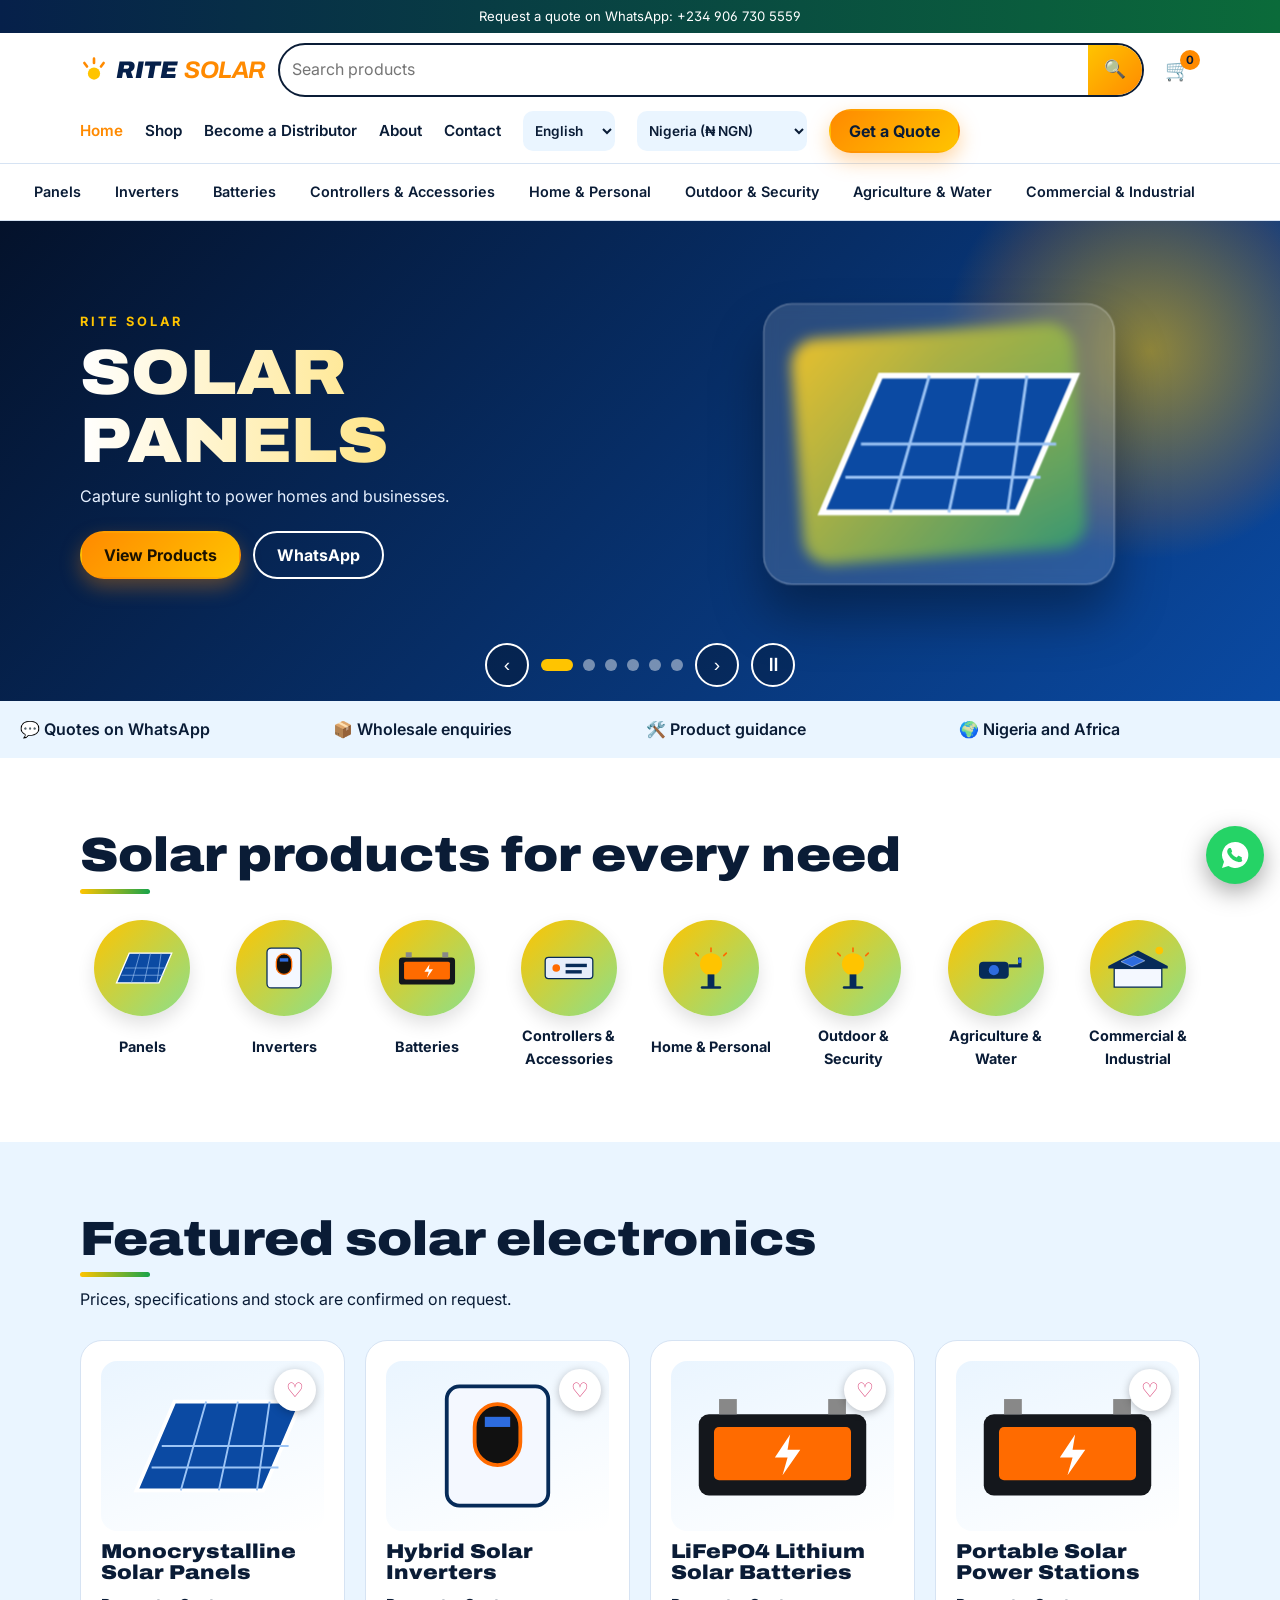
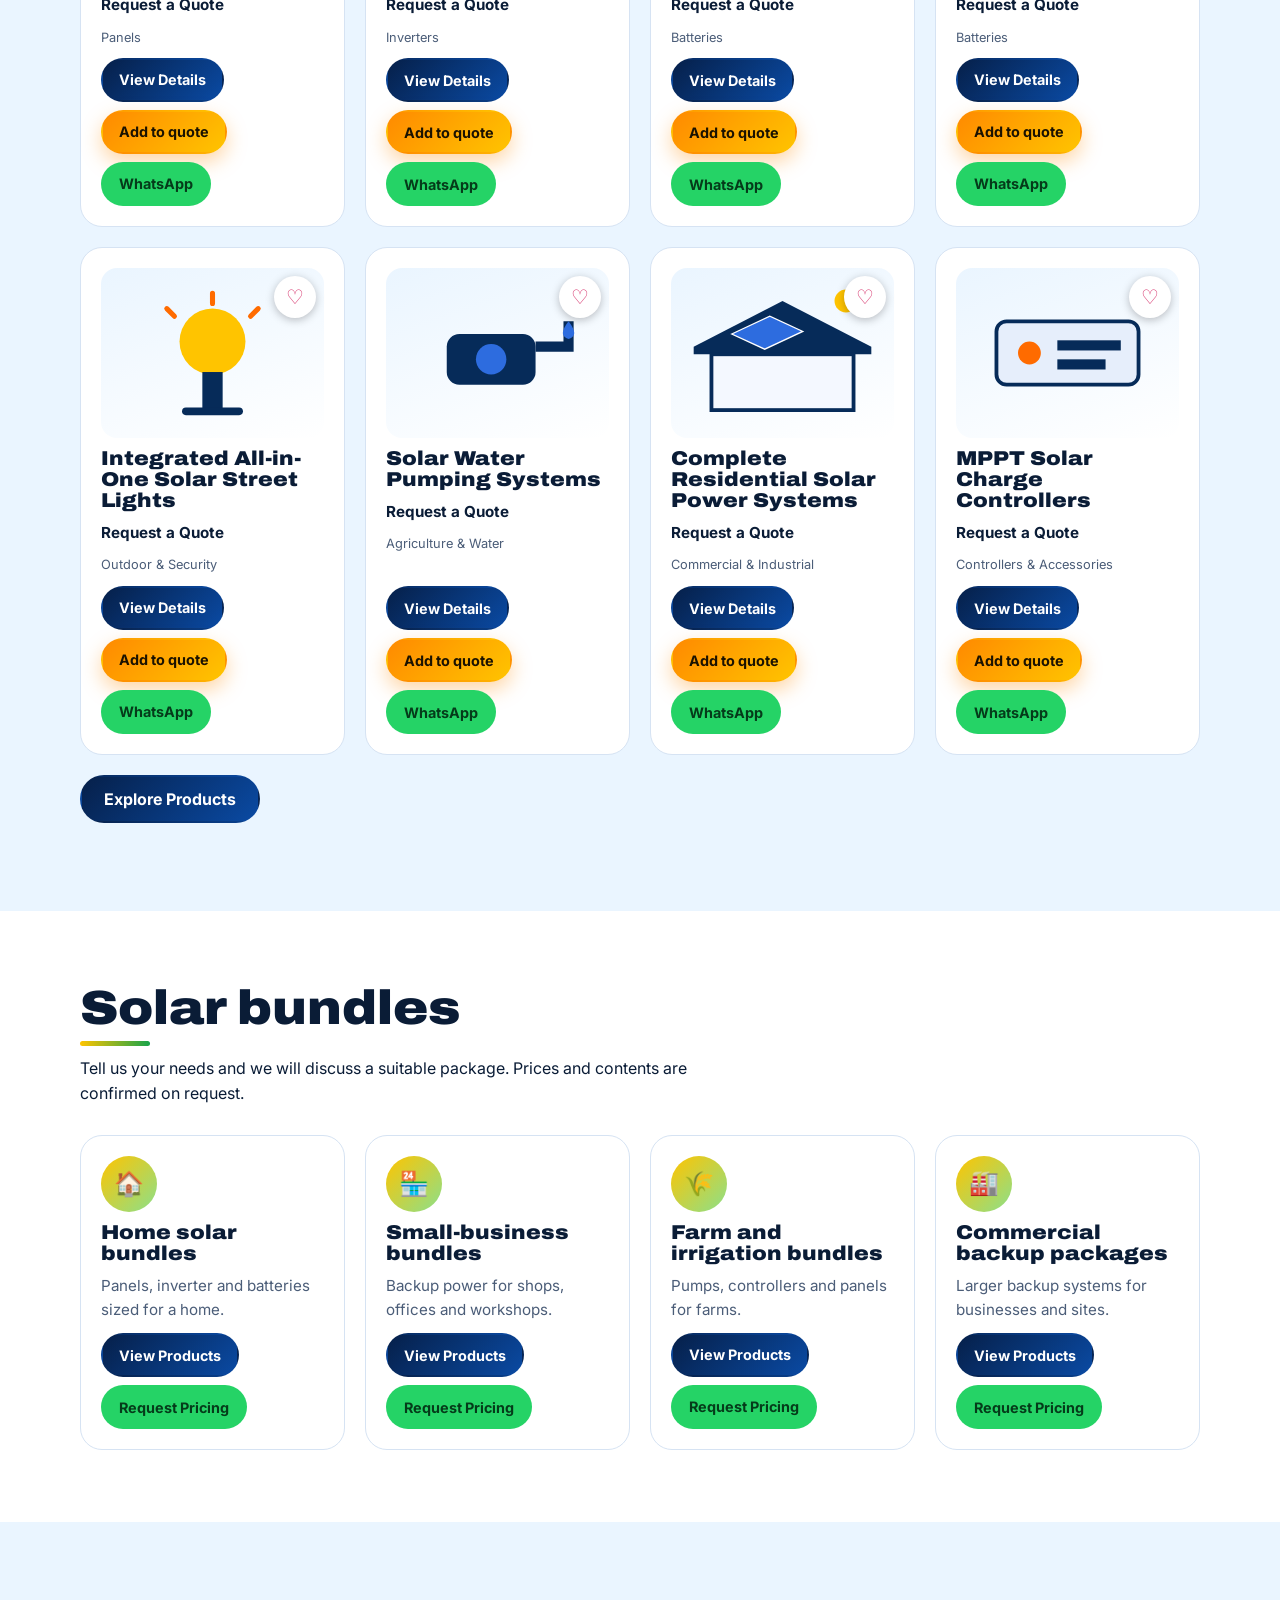
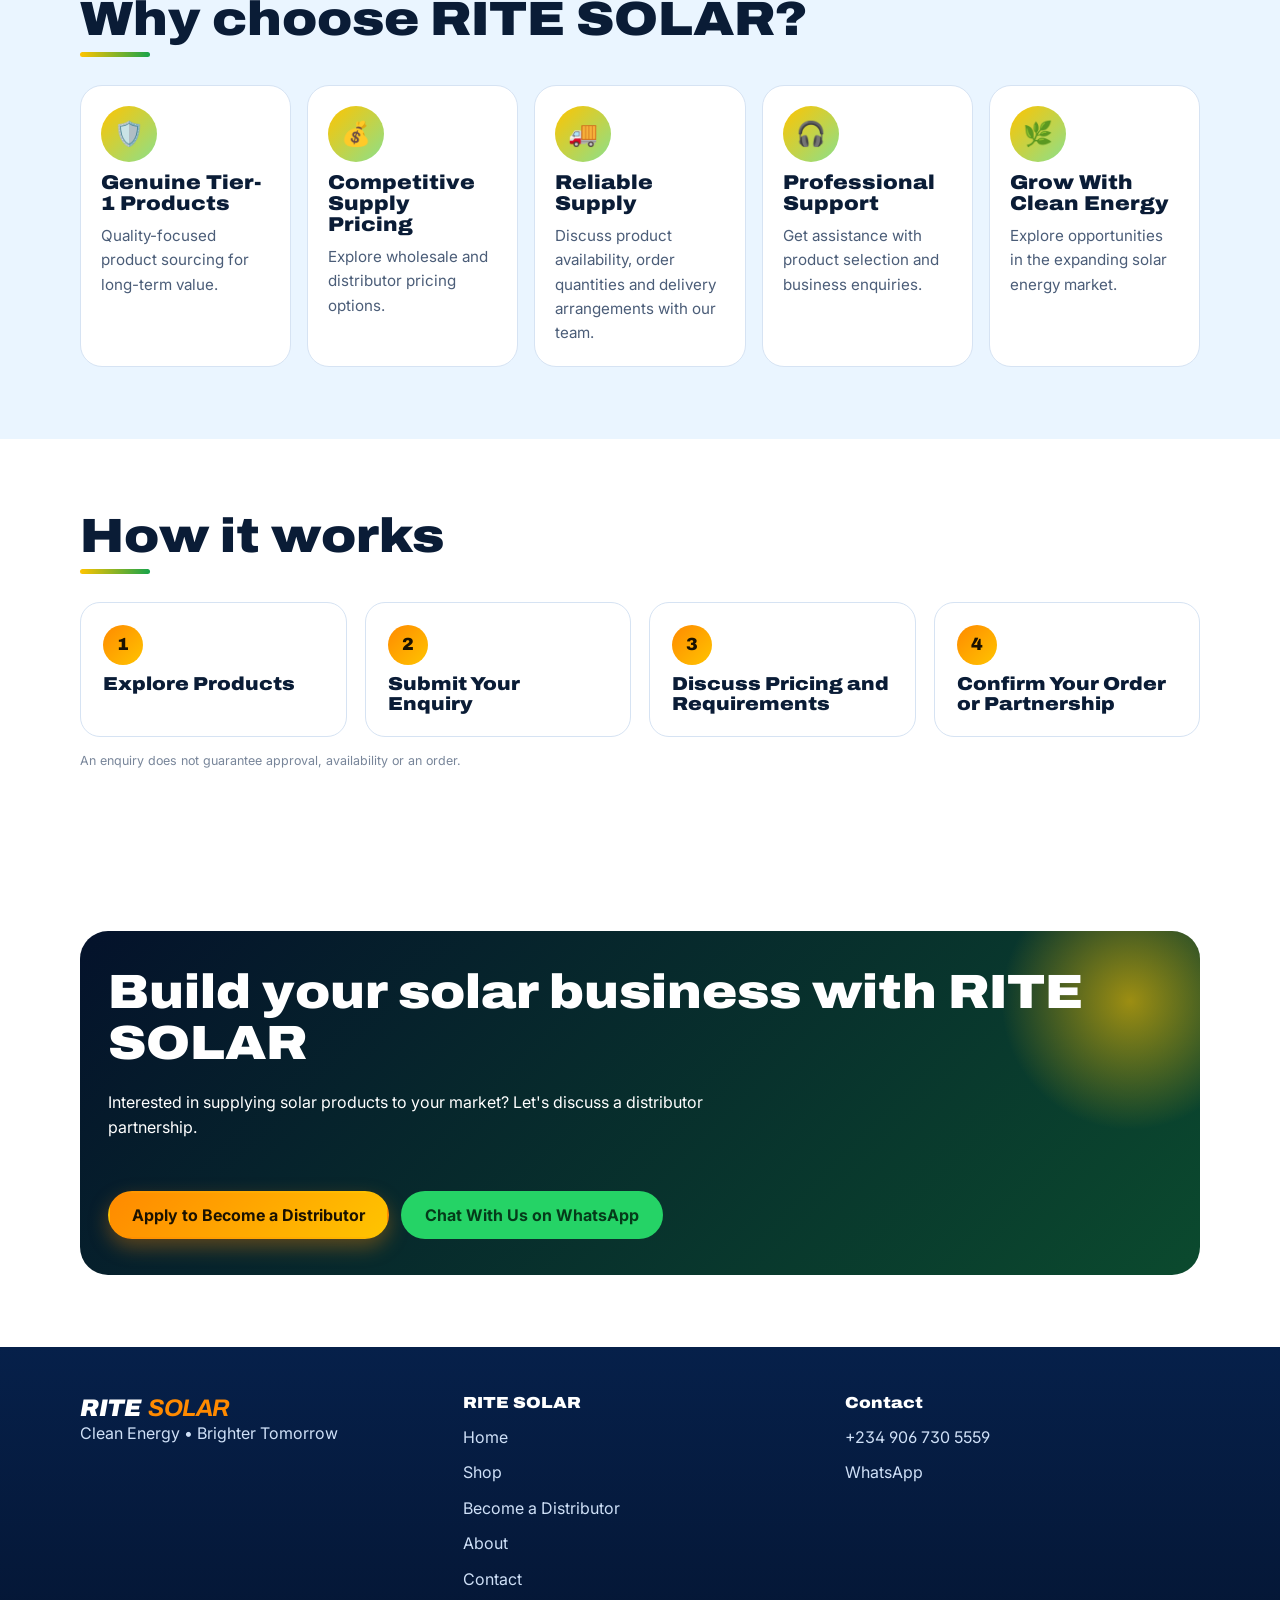
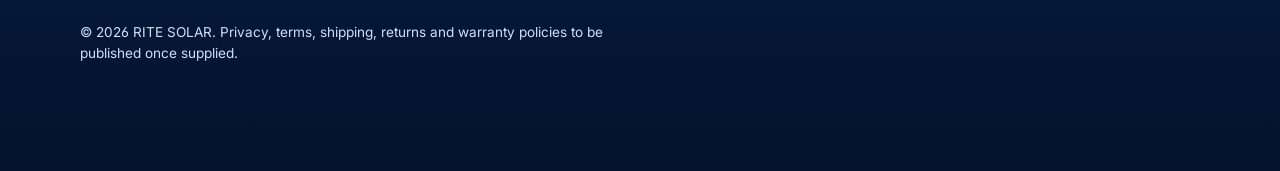
==== commit e1e115d2: "Add files via upload" ====
--- a/index.html
+++ b/index.html
@@ -1,5 +1,9 @@
 <!DOCTYPE html>
-<html lang="en"><head><meta charset="utf-8"><meta name="viewport" content="width=device-width, initial-scale=1, viewport-fit=cover"><title>RITE SOLAR | Solar Products, Wholesale Supply & Distributor Partnerships</title><meta name="description" content="Explore solar panels, inverters, batteries and solar power solutions from RITE SOLAR. Enquire about products, request quotations or discuss distributor opportunities."><link rel="preconnect" href="https://fonts.googleapis.com"><link href="https://fonts.googleapis.com/css2?family=Archivo:wdth,wght@100,700..900&family=Inter:wght@400;600&display=swap" rel="stylesheet"><link rel="stylesheet" href="style.css"></head><body><div id="hdr"></div><main><section class="hero"><div class="wrap hg"><div><h1 data-t="h1"></h1><h2 data-t="h2"></h2><p data-t="desc"></p><div class="line"></div><div class="cta"><a class="btn b-or" href="shop.html" data-t="explore"></a><a class="btn b-ol" href="distributor.html" data-t="becomedist"></a><a class="btn b-wa" data-wa="gen" href="#" target="_blank" rel="noopener" data-t="chatwa"></a></div></div><div class="stage" aria-hidden="true"><div class="pc" data-i="panel"></div><div class="pc" data-i="inv"></div><div class="pc" data-i="bat"></div><div class="pc" data-i="sys"></div></div></div></section>
-<section><div class="wrap"><h2 data-t="catsh"></h2><div class="grid" id="cats"></div></div></section>
-<section class="sec-sky"><div class="wrap"><h2 data-t="whyh"></h2><div class="why" id="whyg"></div></div></section>
-<section><div class="wrap"><h2 data-t="howh"></h2><div class="steps"><div class="step"><h3 data-t="s1"></h3></div><div class="step"><h3 data-t="s2"></h3></div><div class="step"><h3 data-t="s3"></h3></div><div class="step"><h3 data-t="s4"></h3></div></div><p class="note" style="color:var(--mut);margin-top:14px">An enquiry does not guarantee approval, availability or an order.</p></div></section></main><div id="ftr"></div><script src="app.js"></script></body></html>+<html lang="en"><head><meta charset="utf-8"><meta name="viewport" content="width=device-width, initial-scale=1, viewport-fit=cover"><title>RITE SOLAR | Solar Products, Wholesale Supply & Distributor Partnerships</title><meta name="description" content="Explore solar panels, inverters, batteries and solar power solutions from RITE SOLAR. Enquire about products, request quotations or discuss distributor opportunities."><link rel="preconnect" href="https://fonts.googleapis.com"><link href="https://fonts.googleapis.com/css2?family=Archivo:wdth,wght@100,700..900&family=Inter:wght@400;600&display=swap" rel="stylesheet"><meta name="theme-color" content="#06204a"><link rel="icon" href="data:image/svg+xml,%3Csvg xmlns='http://www.w3.org/2000/svg' viewBox='0 0 32 32'%3E%3Ccircle cx='16' cy='20' r='9' fill='%23FFC400'/%3E%3Cpath d='M16 2v5M4 8l4 4M28 8l-4 4' stroke='%23FF8A00' stroke-width='3' stroke-linecap='round'/%3E%3C/svg%3E"><meta property="og:title" content="RITE SOLAR | Clean Energy • Brighter Tomorrow"><meta property="og:description" content="Solar products, wholesale supply and distributor partnerships. Request a quote on WhatsApp."><meta property="og:type" content="website"><link rel="stylesheet" href="style.css"></head><body><a class="skip" href="#main">Skip to content</a><noscript><p class="nojs">Please enable JavaScript to browse products, or chat with us on <a href="https://wa.me/2349067305559">WhatsApp: +234 906 730 5559</a>.</p></noscript><div id="hdr"></div><main id="main"><section class="hero2" aria-roledescription="carousel" aria-label="Featured solar electronics"><div id="slides" aria-live="off"></div><div class="sc"><button id="sp" aria-label="Previous slide">‹</button><div id="dots"></div><button id="sn" aria-label="Next slide">›</button><button id="sk" aria-label="Pause or play slideshow">⏸</button></div></section>
+<div class="vs"><div>💬 Quotes on WhatsApp</div><div>📦 Wholesale enquiries</div><div>🛠️ Product guidance</div><div>🌍 Nigeria and Africa</div></div>
+<section><div class="wrap"><h2 class="hl" data-t="catsh"></h2><div class="ccg" id="cats"></div></div></section>
+<section class="sec-sky"><div class="wrap"><h2 class="hl">Featured solar electronics</h2><p>Prices, specifications and stock are confirmed on request.</p><div class="grid" id="feat"></div><p style="margin-top:20px"><a class="btn b-nv" href="shop.html" data-t="explore"></a></p></div></section>
+<section><div class="wrap"><h2 class="hl">Solar bundles</h2><p>Tell us your needs and we will discuss a suitable package. Prices and contents are confirmed on request.</p><div class="grid" id="bund"></div></div></section>
+<section class="sec-sky"><div class="wrap"><h2 class="hl" data-t="whyh"></h2><div class="why" id="whyg"></div></div></section>
+<section><div class="wrap"><h2 class="hl" data-t="howh"></h2><div class="steps"><div class="step"><h3 data-t="s1"></h3></div><div class="step"><h3 data-t="s2"></h3></div><div class="step"><h3 data-t="s3"></h3></div><div class="step"><h3 data-t="s4"></h3></div></div><p class="note" style="color:var(--mut);margin-top:14px">An enquiry does not guarantee approval, availability or an order.</p></div></section>
+<section><div class="wrap"><div class="band"><h2 data-t="distH"></h2><p data-t="distSub"></p><div class="cta"><a class="btn b-or" href="distributor.html" data-t="apply"></a><a class="btn b-wa" data-wa="dist" href="#" target="_blank" rel="noopener" data-t="chatwa"></a></div></div></div></section></main><div id="ftr"></div><script src="app.js"></script></body></html>
--- a/style.css
+++ b/style.css
@@ -113,3 +113,72 @@
 .ph-head h1{font-size:clamp(2rem,6vw,3.4rem)}
 [dir=rtl] .fab{right:auto;left:16px}
 .card[class]{min-width:0}
+
+:root{--navy:#06204a;--sun:#FFC400;--or:#FF8A00;--gr:#17a34a;--blk:#0a0a0a;--hbg:#fff;--yl:#FFC400}
+@media(prefers-color-scheme:dark){:root:not([data-theme="light"]){--hbg:#0a1a33}}
+body{font-feature-settings:"ss01"}
+.b-or{background:linear-gradient(135deg,var(--or),var(--sun));color:#1b1200;box-shadow:0 8px 20px rgba(255,138,0,.35)}
+.b-nv{background:linear-gradient(135deg,#06204a,#0a4aa3);color:#fff}
+.b-ol{border-color:#fff;color:#fff}
+.topbar{background:linear-gradient(90deg,#06204a,#0b6b3a);color:#fff;text-align:center;font-size:.82rem;padding:6px 12px}
+header.hd{background:var(--hbg);color:var(--ink);border-bottom:1px solid var(--line)}
+.hd .nav{height:auto;padding:10px 20px;gap:12px;flex-wrap:wrap}
+.hd .logo{color:var(--navy)}
+@media(prefers-color-scheme:dark){:root:not([data-theme="light"]) .hd .logo{color:#fff}}
+.hd nav a{color:var(--ink)}.hd .cartb,.hd #mt{color:var(--ink)}.hd #mt{border-color:var(--ink)}
+.hd nav select{background:var(--sky);color:var(--ink)}
+.acts{display:flex;gap:6px;align-items:center}
+.srch{flex:1;min-width:240px;display:flex;border:2px solid var(--ink);border-radius:999px;overflow:hidden;background:var(--bg)}
+.srch input{border:0;min-height:44px;border-radius:0;flex:1;background:transparent;min-width:0}
+.srch button{border:0;background:linear-gradient(135deg,var(--sun),var(--or));min-width:54px;cursor:pointer;font-size:1.1rem}
+@media(max-width:900px){.hd .nav>.acts{margin-left:auto}.srch{order:5;flex-basis:100%}.hd nav ul{top:100%;background:var(--card);color:var(--ink);border-bottom:1px solid var(--line)}.hd nav li a{border-bottom-color:var(--line)}}
+.catrow{display:flex;gap:6px;overflow-x:auto;padding:8px 20px;background:var(--bg);border-bottom:1px solid var(--line);white-space:nowrap;scrollbar-width:none}
+.catrow a{padding:8px 14px;border-radius:99px;text-decoration:none;font-weight:600;font-size:.9rem;flex:none;min-height:40px;display:flex;align-items:center}.catrow a:hover{background:var(--sky)}
+.hero2{position:relative;color:#fff;overflow:hidden;background:#04122B}
+#slides{position:relative;min-height:600px}
+@media(min-width:900px){#slides{min-height:480px}}
+.slide{position:absolute;inset:0;display:grid;grid-template-columns:1.05fr .95fr;gap:20px;align-items:center;padding:36px max(20px,calc((100% - 1120px)/2)) 70px;opacity:0;visibility:hidden;transform:perspective(1200px) rotateY(-30deg) translateX(-6%) scale(.96);transition:opacity .8s,transform .8s,visibility 0s .8s}
+.slide.on{opacity:1;visibility:visible;transform:none;transition-delay:0s}
+.slide::before{content:"";position:absolute;right:-80px;top:-80px;width:420px;height:420px;border-radius:50%;background:radial-gradient(circle,rgba(255,196,0,.55),rgba(255,138,0,.15) 55%,transparent 70%);pointer-events:none}
+.g0{background:linear-gradient(135deg,#04122B,#0a4aa3)}.g1{background:linear-gradient(135deg,#04122B,#0c6b3a)}.g2{background:linear-gradient(135deg,#0a0a0a,#06306b)}.g3{background:linear-gradient(135deg,#062B59,#17a34a)}.g4{background:linear-gradient(135deg,#0a0a0a,#7a4a00)}.g5{background:linear-gradient(135deg,#04122B,#0b7a5a)}
+@media(max-width:900px){.slide{grid-template-columns:1fr;align-content:center;padding:24px 20px 76px}.art{order:-1}.plate{width:min(230px,70%)!important}}
+.sl-txt,.art{position:relative;z-index:1}
+.kick{letter-spacing:.22em;font:700 .8rem Inter,sans-serif;color:var(--sun);text-transform:uppercase}
+.slide h2{font-size:clamp(2.2rem,6vw,4rem);text-transform:uppercase;background:linear-gradient(90deg,#fff,#FFE27A 60%,#8be08b);-webkit-background-clip:text;background-clip:text;color:transparent;margin:6px 0 10px}
+.slide p{color:#e6f0ff}
+.art{perspective:900px;display:grid;place-items:center}
+.plate{position:relative;width:min(340px,80%);aspect-ratio:1/.8;transform-style:preserve-3d;display:grid;place-items:center}
+.glow{position:absolute;inset:6%;border-radius:28px;background:linear-gradient(135deg,rgba(255,196,0,.9),rgba(23,163,74,.7));transform:translateZ(-50px) rotate(-4deg)}
+.obj{position:relative;width:100%;height:100%;background:rgba(255,255,255,.14);backdrop-filter:blur(6px);border:1px solid rgba(255,255,255,.35);border-radius:28px;padding:18px;transform:translateZ(30px);box-shadow:0 30px 50px rgba(0,0,0,.35)}
+.obj svg{width:100%;height:100%}
+.chip3{position:absolute;right:-6px;bottom:-14px;background:var(--sun);color:#1b1200;font:800 .85rem Archivo,sans-serif;padding:6px 14px;border-radius:99px;transform:translateZ(70px);box-shadow:0 8px 18px rgba(0,0,0,.35)}
+@media(prefers-reduced-motion:no-preference){.slide.on .plate{animation:sway 6s ease-in-out infinite alternate}@keyframes sway{from{transform:rotateY(-16deg) rotateX(5deg)}to{transform:rotateY(16deg) rotateX(-3deg)}}}
+.sc{position:absolute;bottom:14px;left:0;right:0;display:flex;justify-content:center;gap:12px;align-items:center;z-index:5}
+.sc>button{width:44px;height:44px;border-radius:50%;border:2px solid #fff;background:rgba(0,0,0,.25);color:#fff;font-size:1.2rem;cursor:pointer}
+#dots{display:flex;gap:10px;align-items:center}
+#dots button{width:12px;height:12px;border-radius:99px;border:0;background:rgba(255,255,255,.45);padding:0;position:relative;cursor:pointer;transition:width .3s}
+#dots button::after{content:"";position:absolute;inset:-16px -6px}
+#dots button[aria-current=true]{width:32px;background:var(--sun)}
+.vs{display:grid;grid-template-columns:repeat(auto-fit,minmax(200px,1fr));gap:12px;padding:16px 20px;background:var(--sky);font-weight:600}
+.vs div{display:flex;gap:10px;align-items:center}
+h2.hl::after{content:"";display:block;width:70px;height:5px;border-radius:5px;background:linear-gradient(90deg,var(--sun),var(--gr));margin-top:8px}
+.ccg{display:grid;grid-template-columns:repeat(auto-fill,minmax(110px,1fr));gap:18px;margin-top:26px}
+.cc{text-align:center;text-decoration:none;font-weight:700;font-size:.9rem;display:grid;gap:8px;justify-items:center}
+.ci{width:96px;height:96px;border-radius:50%;background:linear-gradient(135deg,var(--sun),#8be08b);display:grid;place-items:center;padding:14px;box-shadow:0 8px 18px rgba(0,0,0,.12);transition:transform .2s}
+.cc:hover .ci{transform:translateY(-4px) scale(1.04)}.ci svg{width:100%;height:100%}
+.pcard .img{position:relative;height:170px}
+.heart{position:absolute;top:8px;right:8px;width:42px;height:42px;border-radius:50%;border:0;background:#fff;color:#d6336c;font-size:1.25rem;cursor:pointer;box-shadow:0 2px 8px rgba(0,0,0,.25);z-index:2}
+.pr{font-size:1.05rem;color:var(--ink)!important}.sm{font-size:.8rem!important}
+.band{background:linear-gradient(135deg,#04122B,#0b4a2e);color:#fff;border-radius:28px;padding:36px 28px;display:grid;gap:12px;position:relative;overflow:hidden}
+.band::after{content:"";position:absolute;right:-60px;top:-60px;width:260px;height:260px;border-radius:50%;background:radial-gradient(circle,rgba(255,196,0,.6),transparent 70%)}
+.band>*{position:relative;z-index:1}
+footer{background:linear-gradient(180deg,#06204a,#04122B)}
+.step::before{background:linear-gradient(135deg,var(--or),var(--sun));color:#1b1200}
+.ic{background:linear-gradient(135deg,var(--sun),#8be08b)}
+form.srch{padding:0;gap:0;display:flex;border-radius:999px;background:var(--bg)}
+.hero2{padding:0}
+
+@media(min-width:901px){.hd .nav>.srch{order:2}.hd .nav>.acts{order:3;margin-left:auto}.hd .nav>nav{order:4;flex-basis:100%}.hd .nav>nav ul{justify-content:flex-start}}
+.skip{position:absolute;left:-999px;top:0;background:var(--sun);color:#000;padding:10px 16px;z-index:100;font-weight:700}
+.skip:focus{left:8px;top:8px}
+.nojs{padding:20px;text-align:center}
